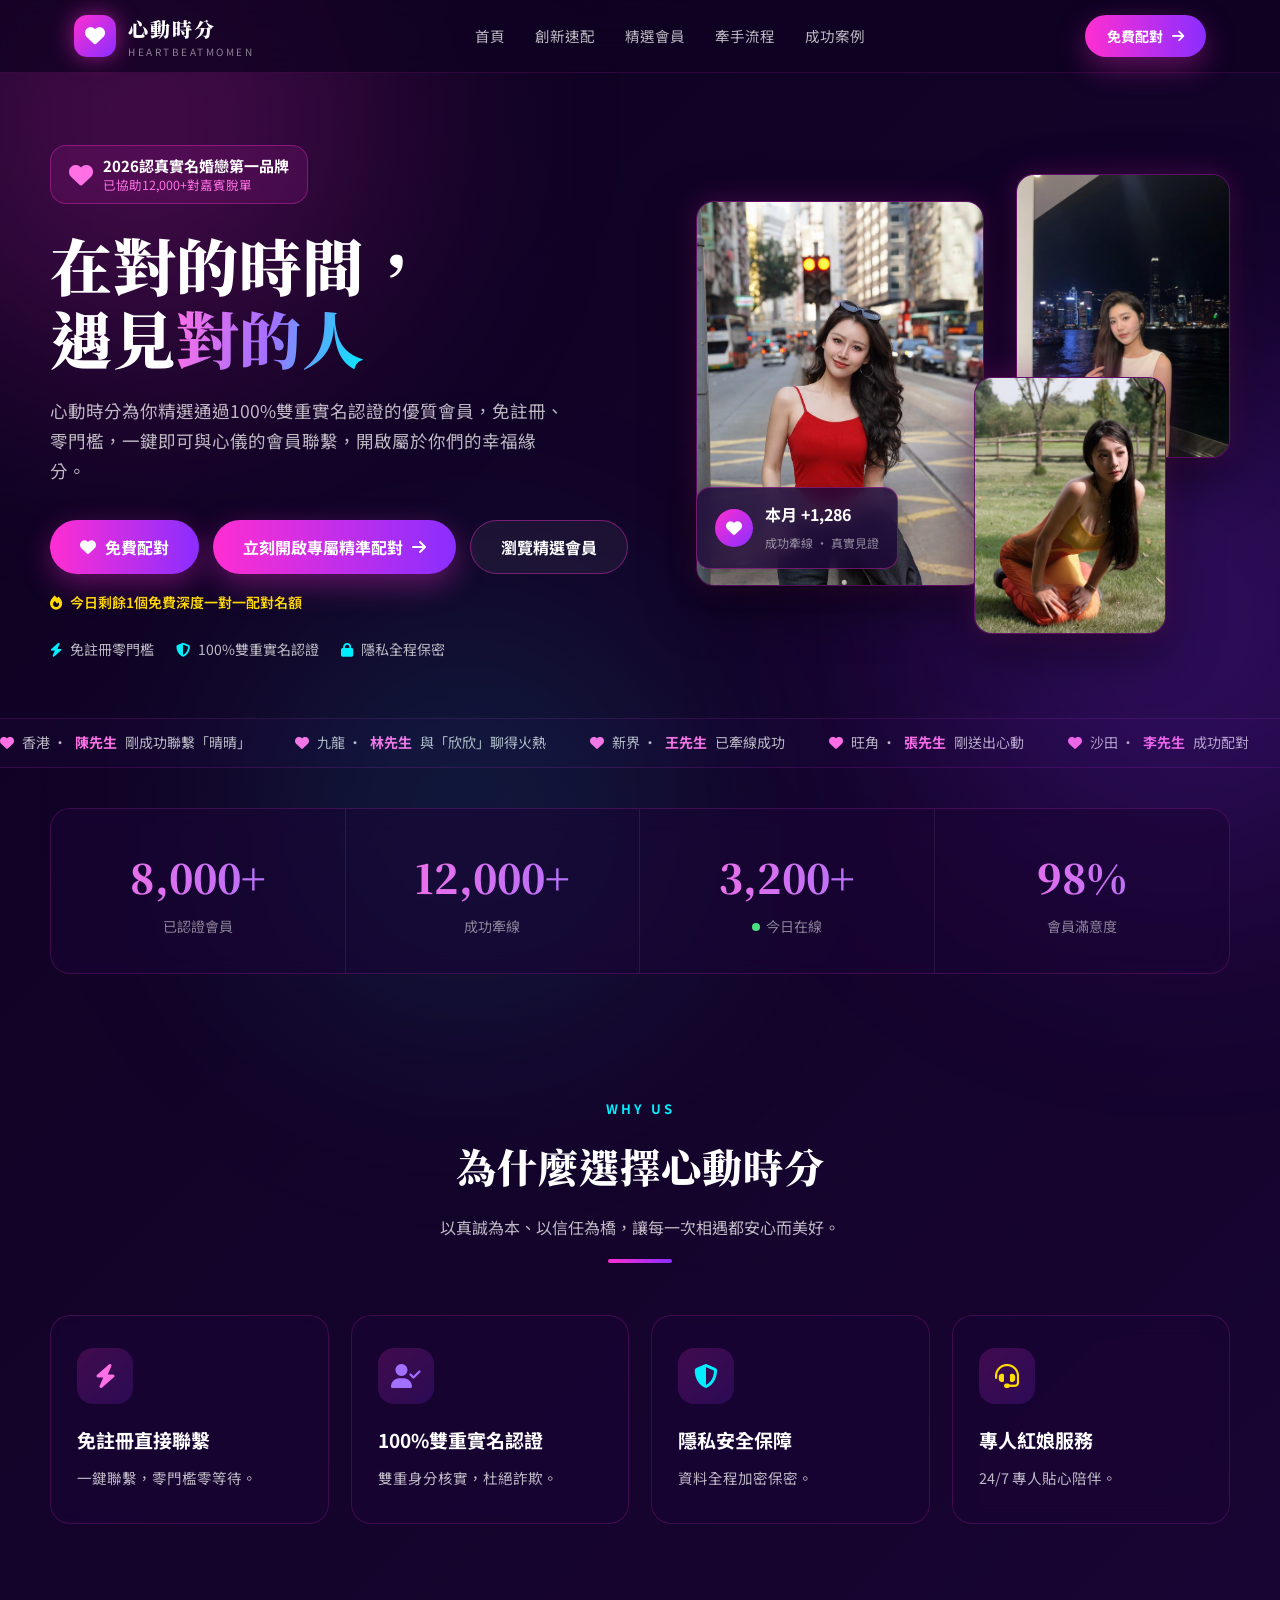
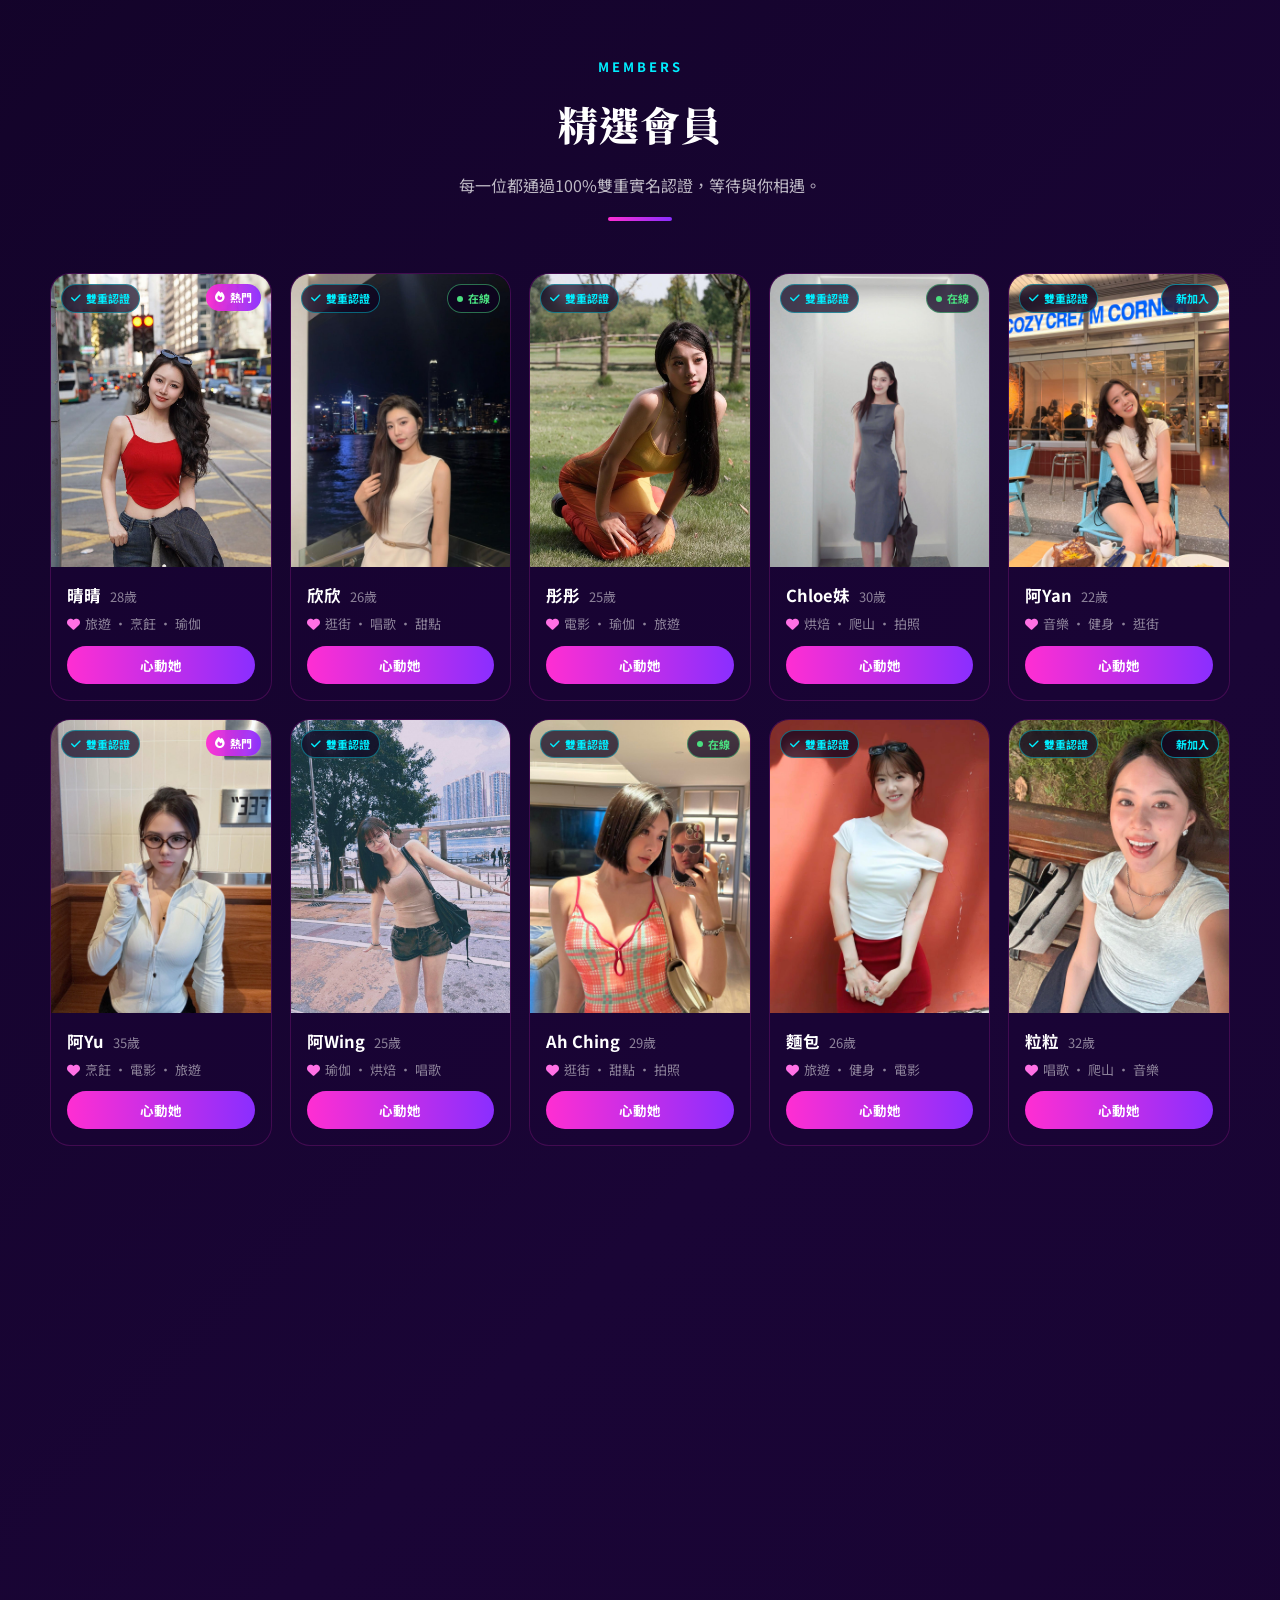
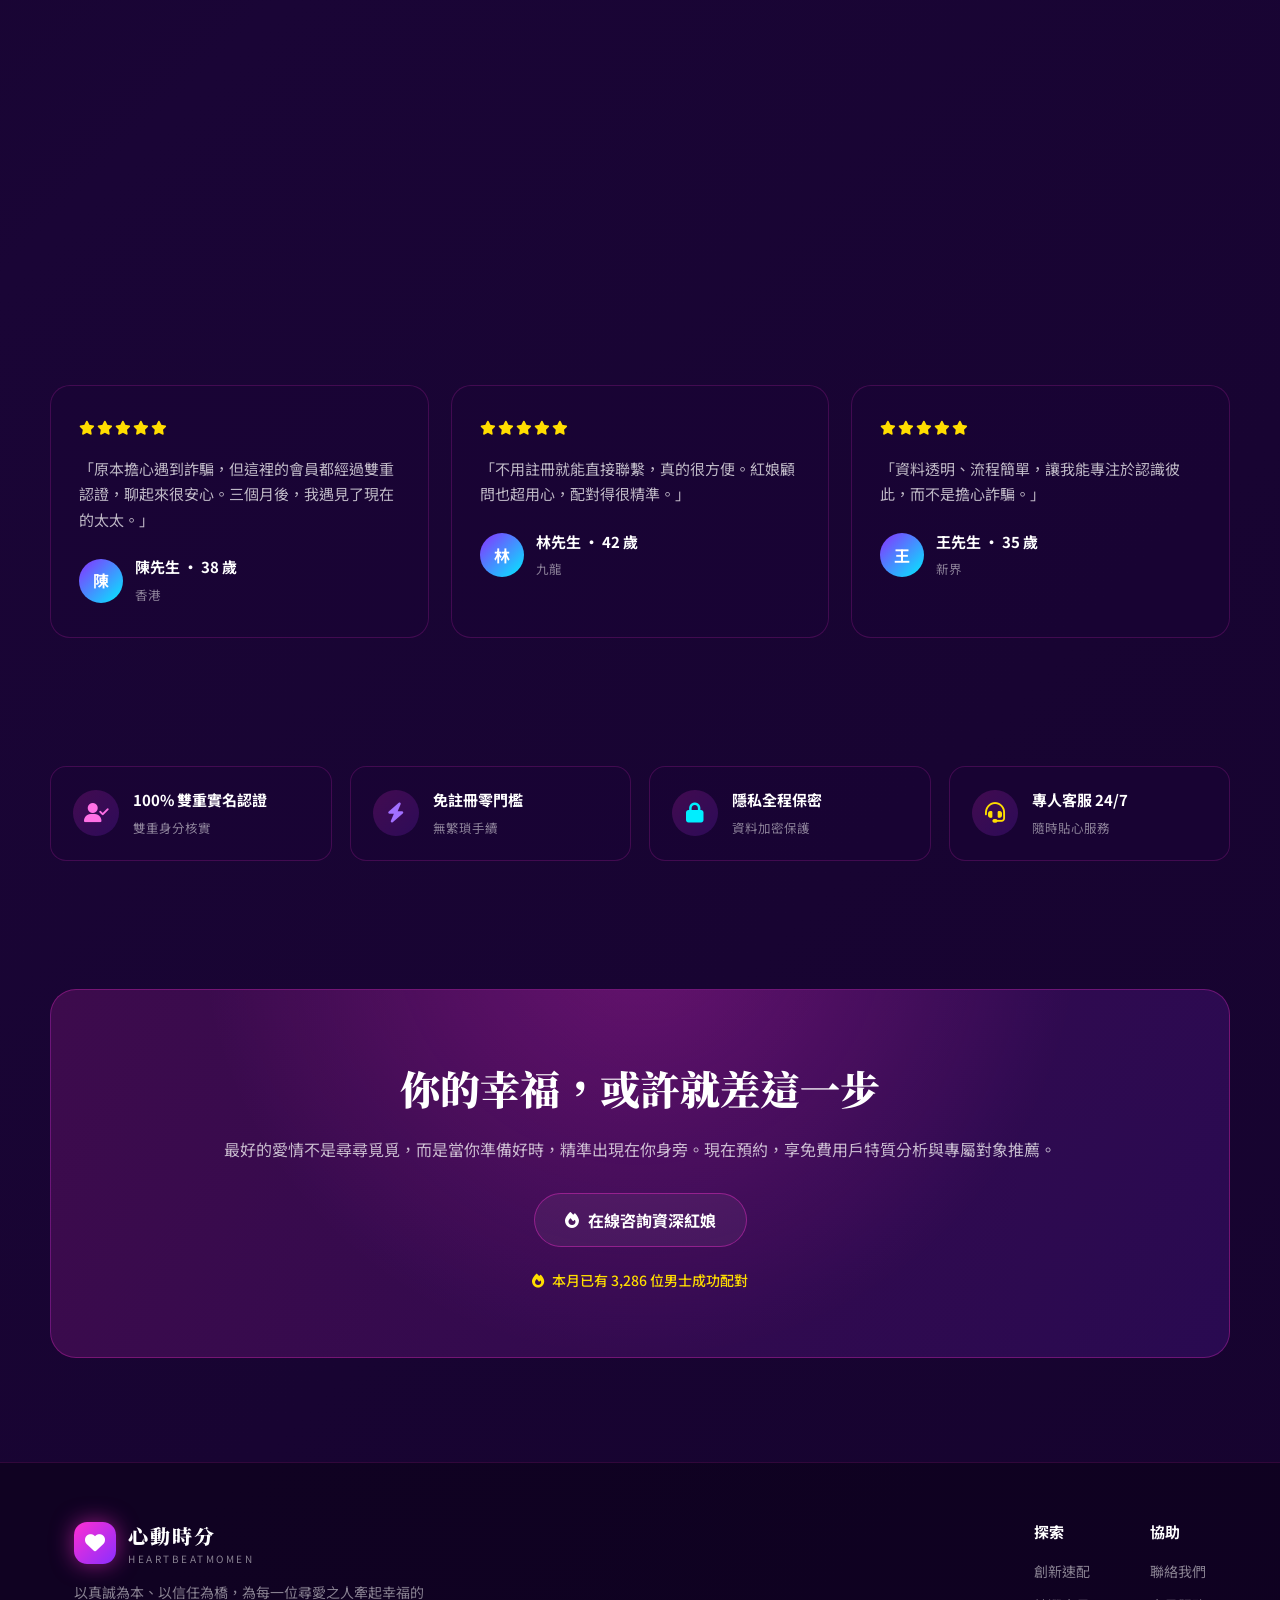
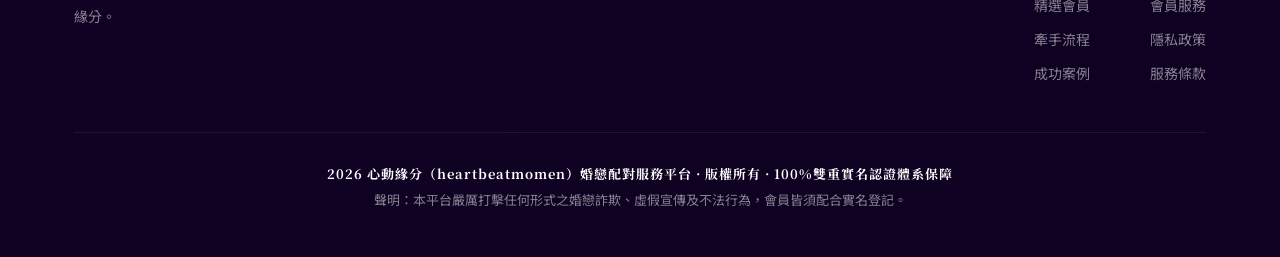
==== index.html @ ae1ab460 "Update index.html" ====
<!DOCTYPE html>
<html lang="zh-Hant">
<head>
    <meta charset="UTF-8">
 <script src="https://plugin-code.salesmartly.com/js/project_903678_880063_1791905514.js"></script>
    
    <meta name="viewport" content="width=device-width, initial-scale=1.0">
    <title>心動時分 HeartbeatMomen｜2026 婚戀配對服務平台</title>
    <meta name="description" content="心動時分（HeartbeatMomen）2026 婚戀配對服務平台，100%雙重實名認證、免註冊直接聯繫，為你牽起幸福的緣分。">
    <link rel="stylesheet" href="https://cdnjs.cloudflare.com/ajax/libs/font-awesome/6.5.1/css/all.min.css">
    <link rel="preconnect" href="https://fonts.googleapis.com">
    <link rel="preconnect" href="https://fonts.gstatic.com" crossorigin>
    <link href="https://fonts.googleapis.com/css2?family=Noto+Sans+TC:wght@300;400;500;700;900&family=Noto+Serif+TC:wght@600;700;900&display=swap" rel="stylesheet">
    <style>
        :root {
            --pink-light: #FF70E5;
            --pink: #FF2ED2;
            --pink-dark: #D800AA;
            --purple-light: #A170FF;
            --purple: #8A2EFF;
            --purple-dark: #6300E0;
            --teal: #00EEFF;
            --yellow: #FFDD00;
            --green: #4ade80;
            --bg-0: #0E0220;
            --bg-1: #1A0536;
            --text: #ffffff;
            --text-dim: rgba(255, 255, 255, 0.72);
            --text-faint: rgba(255, 255, 255, 0.5);
            --card: rgba(26, 5, 54, 0.55);
            --card-border: rgba(255, 46, 210, 0.18);
            --radius: 20px;
            --maxw: 1180px;
        }

        * { margin: 0; padding: 0; box-sizing: border-box; }

        html { scroll-behavior: smooth; }

        body {
            font-family: 'Noto Sans TC', sans-serif;
            background: linear-gradient(135deg, var(--bg-0) 0%, var(--bg-1) 55%, #16032e 100%);
            color: var(--text);
            line-height: 1.7;
            overflow-x: hidden;
            -webkit-font-smoothing: antialiased;
        }

        a { color: inherit; text-decoration: none; }
        img { display: block; max-width: 100%; }
        button { font-family: inherit; cursor: pointer; }

        /* ---------- 背景光暈 ---------- */
        .bg-orb { position: fixed; border-radius: 50%; filter: blur(120px); pointer-events: none; z-index: 0; }
        .orb-1 { width: 480px; height: 480px; background: rgba(255, 46, 210, 0.22); top: -120px; left: -100px; }
        .orb-2 { width: 520px; height: 520px; background: rgba(138, 46, 255, 0.22); top: 40%; right: -160px; }
        .orb-3 { width: 420px; height: 420px; background: rgba(0, 238, 255, 0.10); bottom: -120px; left: 20%; }

        .wrap { position: relative; z-index: 1; max-width: var(--maxw); margin: 0 auto; padding: 0 24px; }

        /* ---------- 導覽列 ---------- */
        .nav {
            position: sticky; top: 0; z-index: 100;
            background: rgba(14, 2, 32, 0.72);
            backdrop-filter: blur(16px);
            -webkit-backdrop-filter: blur(16px);
            border-bottom: 1px solid rgba(255, 46, 210, 0.14);
        }
        .nav-inner { display: flex; align-items: center; justify-content: space-between; height: 72px; }
        .brand { display: flex; align-items: center; gap: 12px; }
        .brand-mark {
            width: 42px; height: 42px; border-radius: 13px;
            background: linear-gradient(135deg, var(--pink), var(--purple));
            display: grid; place-items: center; font-size: 20px;
            box-shadow: 0 0 22px rgba(255, 46, 210, 0.55);
            animation: pulseGlow 3s ease-in-out infinite;
        }
        @keyframes pulseGlow {
            0%, 100% { box-shadow: 0 0 16px rgba(255, 46, 210, 0.45); }
            50% { box-shadow: 0 0 30px rgba(138, 46, 255, 0.7); }
        }
        .brand-name { font-family: 'Noto Serif TC', serif; font-weight: 900; font-size: 20px; letter-spacing: 2px; }
        .brand-sub { font-size: 10px; letter-spacing: 2.5px; color: var(--text-faint); text-transform: uppercase; margin-top: -3px; }
        .nav-links { display: flex; gap: 30px; align-items: center; }
        .nav-links a { font-size: 14.5px; color: var(--text-dim); transition: color .25s; }
        .nav-links a:hover { color: var(--pink-light); }
        .nav-cta { display: none; }

        /* ---------- 按鈕 ---------- */
        .btn {
            display: inline-flex; align-items: center; justify-content: center; gap: 9px;
            padding: 14px 30px; border-radius: 999px; font-weight: 700; font-size: 16px;
            border: none; color: #fff; transition: transform .3s, box-shadow .3s; position: relative; overflow: hidden;
        }
        .btn-primary {
            background: linear-gradient(90deg, var(--pink), var(--purple));
            box-shadow: 0 10px 30px rgba(255, 46, 210, 0.35);
        }
        .btn-primary:hover { transform: translateY(-3px); box-shadow: 0 16px 40px rgba(138, 46, 255, 0.5); }
        .btn-primary::after {
            content: ''; position: absolute; inset: 0; background: linear-gradient(90deg, var(--purple), var(--teal));
            opacity: 0; transition: opacity .3s;
        }
        .btn-primary:hover::after { opacity: 1; }
        .btn-primary span, .btn-primary i { position: relative; z-index: 1; }
        .btn-ghost {
            background: rgba(255, 255, 255, 0.05); border: 1px solid rgba(255, 46, 210, 0.4); color: #fff;
        }
        .btn-ghost:hover { border-color: var(--pink); background: rgba(255, 46, 210, 0.1); transform: translateY(-3px); }

        .btn-sm { padding: 11px 22px; font-size: 14px; }

        /* ---------- 頁首 ---------- */
        .hero { padding: 72px 0 56px; display: grid; grid-template-columns: 1.05fr 0.95fr; gap: 56px; align-items: center; }
        .hero-badge {
            display: inline-flex; align-items: center; gap: 10px; padding: 10px 18px; border-radius: 16px;
            background: rgba(255, 46, 210, 0.1); border: 1px solid rgba(255, 46, 210, 0.35);
            text-align: left; margin-bottom: 24px;
        }
        .hero-badge > i { font-size: 24px; color: var(--pink-light); animation: heartbeat 1.4s ease-in-out infinite; }
        .hb-line1 { font-size: 15px; font-weight: 700; color: #fff; line-height: 1.3; }
        .hb-line2 { font-size: 12.5px; color: var(--pink-light); line-height: 1.4; }
        @keyframes heartbeat { 0%,100%{transform:scale(1);} 25%{transform:scale(1.18);} 40%{transform:scale(1);} 60%{transform:scale(1.14);} 75%{transform:scale(1);} }
        .hero h1 { font-family: 'Noto Serif TC', serif; font-weight: 900; font-size: clamp(38px, 5.4vw, 62px); line-height: 1.18; letter-spacing: 1px; margin-bottom: 22px; }
        .grad-text { background: linear-gradient(100deg, var(--pink-light), var(--purple-light), var(--teal)); -webkit-background-clip: text; background-clip: text; color: transparent; }
        .hero p.lead { color: var(--text-dim); font-size: 17.5px; max-width: 520px; margin-bottom: 34px; }
        .hero-actions { display: flex; gap: 14px; flex-wrap: wrap; margin-bottom: 14px; }
        .hero-note { display: inline-flex; align-items: center; gap: 8px; font-size: 14px; color: var(--yellow); font-weight: 600; margin-bottom: 24px; }
        .hero-note i { animation: heartbeat 1.4s ease-in-out infinite; }
        .hero-trust { display: flex; gap: 22px; flex-wrap: wrap; }
        .trust-item { display: flex; align-items: center; gap: 8px; font-size: 14px; color: var(--text-dim); }
        .trust-item i { color: var(--teal); }

        /* ---------- 手機版：5 位會員大頭貼（左右循環滾動） ---------- */
        .hero-carousel { display: none; overflow: hidden; }
        .stickers { display: flex; width: max-content; animation: sticker-scroll 18s linear infinite; }
        .sticker { flex: 0 0 82px; margin-right: 12px; cursor: pointer; }
        .st-photo { position: relative; aspect-ratio: 3/4; border-radius: 14px; overflow: hidden; border: 1px solid rgba(255,46,210,0.3); background: var(--bg-1); box-shadow: 0 6px 16px rgba(0,0,0,0.35), 0 0 14px rgba(255,46,210,0.18); }
        .st-photo img { width: 100%; height: 100%; object-fit: cover; display: block; }
        .st-check { position: absolute; right: 5px; bottom: 5px; width: 18px; height: 18px; border-radius: 50%; background: linear-gradient(135deg, var(--teal), #00c4d8); color: #04202a; font-size: 10px; display: grid; place-items: center; }
        .st-name { text-align: center; font-size: 14px; font-weight: 700; margin-top: 6px; line-height: 1.25; white-space: nowrap; overflow: hidden; text-overflow: ellipsis; }
        .st-name span { font-size: 11px; color: var(--text-faint); font-weight: 400; margin-left: 2px; }
        @keyframes sticker-scroll { from { transform: translateX(0); } to { transform: translateX(-50%); } }

        /* 右側照片拼貼 */
        .hero-visual { position: relative; min-height: 460px; }
        .photo-card {
            position: absolute; border-radius: 18px; overflow: hidden;
            border: 1px solid rgba(255, 46, 210, 0.3);
            box-shadow: 0 18px 50px rgba(0, 0, 0, 0.5), 0 0 28px rgba(255, 46, 210, 0.22);
            background: var(--bg-1);
        }
        .photo-card img { width: 100%; height: 100%; object-fit: cover; }
        .pc-1 { width: 54%; aspect-ratio: 3/4; left: 0; top: 6%; animation: float 5s ease-in-out infinite; }
        .pc-2 { width: 40%; aspect-ratio: 3/4; right: 0; top: 0; animation: float 6s ease-in-out infinite 0.6s; }
        .pc-3 { width: 36%; aspect-ratio: 3/4; right: 12%; bottom: 0; animation: float 7s ease-in-out infinite 1.2s; }
        @keyframes float { 0%,100%{transform:translateY(0);} 50%{transform:translateY(-14px);} }
        .float-chip {
            position: absolute; left: 0; bottom: 14%; z-index: 3;
            background: rgba(26, 5, 54, 0.82); backdrop-filter: blur(10px);
            border: 1px solid rgba(255, 46, 210, 0.35); border-radius: 14px; padding: 13px 18px;
            display: flex; align-items: center; gap: 12px; box-shadow: 0 12px 30px rgba(0,0,0,0.4);
        }
        .float-chip .ic { width: 38px; height: 38px; border-radius: 50%; background: linear-gradient(135deg, var(--pink), var(--purple)); display: grid; place-items: center; font-size: 16px; }
        .float-chip b { font-size: 16px; display: block; }
        .float-chip small { color: var(--text-faint); font-size: 12px; }

        /* ---------- 跑馬燈（社交證明） ---------- */
        .marquee { overflow: hidden; border-top: 1px solid rgba(255,46,210,0.14); border-bottom: 1px solid rgba(255,46,210,0.14); background: rgba(26,5,54,0.42); padding: 12px 0; }
        .marquee-track { display: flex; gap: 44px; width: max-content; animation: marquee 32s linear infinite; }
        .marquee-track span { white-space: nowrap; color: var(--text-dim); font-size: 14px; display: inline-flex; align-items: center; gap: 8px; }
        .marquee-track i { color: var(--pink-light); }
        .marquee-track b { color: var(--pink-light); }
        @keyframes marquee { from { transform: translateX(0); } to { transform: translateX(-50%); } }

        /* ---------- 數據橫幅 ---------- */
        .stats { padding: 40px 0 56px; }
        .stats-box {
            background: var(--card); backdrop-filter: blur(12px); border: 1px solid var(--card-border);
            border-radius: var(--radius); display: grid; grid-template-columns: repeat(4, 1fr); overflow: hidden;
        }
        .stat { text-align: center; padding: 34px 16px; border-right: 1px solid rgba(255,255,255,0.07); }
        .stat:last-child { border-right: none; }
        .stat-num { font-family: 'Noto Serif TC', serif; font-size: 40px; font-weight: 900; background: linear-gradient(90deg, var(--pink-light), var(--purple-light)); -webkit-background-clip: text; background-clip: text; color: transparent; }
        .stat-label { color: var(--text-faint); font-size: 14px; margin-top: 4px; display: flex; align-items: center; justify-content: center; gap: 6px; }
        .live-dot { width: 8px; height: 8px; border-radius: 50%; background: var(--green); animation: blink 1.4s infinite; }
        @keyframes blink { 0%,100%{opacity:1;} 50%{opacity:0.25;} }

        /* ---------- 標題 ---------- */
        .sec { padding: 64px 0; }
        .sec-head { text-align: center; max-width: 640px; margin: 0 auto 52px; }
        .sec-tag { display: inline-block; font-size: 13px; letter-spacing: 3px; color: var(--teal); font-weight: 700; margin-bottom: 12px; text-transform: uppercase; }
        .sec-head h2 { font-family: 'Noto Serif TC', serif; font-size: clamp(28px, 3.4vw, 40px); font-weight: 900; letter-spacing: 1px; margin-bottom: 14px; }
        .sec-head p { color: var(--text-dim); font-size: 16px; }
        .accent-line { width: 64px; height: 4px; margin: 18px auto 0; border-radius: 4px; background: linear-gradient(90deg, var(--pink), var(--purple)); }

        /* ---------- 特色 ---------- */
        .features { display: grid; grid-template-columns: repeat(4, 1fr); gap: 22px; }
        .feature {
            background: var(--card); backdrop-filter: blur(10px); border: 1px solid var(--card-border);
            border-radius: var(--radius); padding: 32px 26px; transition: transform .35s, border-color .35s, box-shadow .35s;
            position: relative; overflow: hidden;
        }
        .feature:hover { transform: translateY(-8px); border-color: rgba(255, 46, 210, 0.5); box-shadow: 0 20px 45px rgba(138, 46, 255, 0.28); }
        .feature .fic { width: 56px; height: 56px; border-radius: 16px; display: grid; place-items: center; font-size: 24px; margin-bottom: 20px; background: linear-gradient(135deg, rgba(255,46,210,0.18), rgba(138,46,255,0.18)); color: var(--pink-light); }
        .feature:nth-child(2) .fic { color: var(--purple-light); }
        .feature:nth-child(3) .fic { color: var(--teal); }
        .feature:nth-child(4) .fic { color: var(--yellow); }
        .feature h3 { font-size: 19px; font-weight: 700; margin-bottom: 10px; }
        .feature p { color: var(--text-dim); font-size: 14.5px; }

        /* ---------- 精選會員 ---------- */
        .members { display: grid; grid-template-columns: repeat(5, 1fr); gap: 18px; }
        .member { background: var(--card); border: 1px solid var(--card-border); border-radius: var(--radius); overflow: hidden; transition: transform .35s, box-shadow .35s; }
        .member:hover { transform: translateY(-8px); box-shadow: 0 18px 40px rgba(138, 46, 255, 0.3); }
        .member-photo { position: relative; aspect-ratio: 3/4; overflow: hidden; }
        .member-photo img { width: 100%; height: 100%; object-fit: cover; transition: transform .5s; }
        .member:hover .member-photo img { transform: scale(1.08); }
        .member-verify {
            position: absolute; top: 10px; left: 10px; z-index: 2;
            font-size: 11px; font-weight: 700; padding: 4px 9px; border-radius: 999px;
            background: rgba(14,2,32,0.7); backdrop-filter: blur(6px); color: var(--teal); border: 1px solid rgba(0,238,255,0.4);
            display: inline-flex; align-items: center; gap: 5px;
        }
        .member-tag { position: absolute; top: 10px; right: 10px; z-index: 2; font-size: 11px; font-weight: 700; padding: 4px 9px; border-radius: 999px; display: inline-flex; align-items: center; gap: 5px; }
        .tag-hot { background: linear-gradient(90deg, rgba(255,46,210,0.95), rgba(138,46,255,0.95)); color: #fff; }
        .tag-online { background: rgba(14,2,32,0.75); backdrop-filter: blur(6px); color: var(--green); border: 1px solid rgba(74,222,128,0.5); }
        .tag-new { background: rgba(14,2,32,0.75); backdrop-filter: blur(6px); color: var(--teal); border: 1px solid rgba(0,238,255,0.5); }
        .tag-online .dot { width: 6px; height: 6px; border-radius: 50%; background: var(--green); animation: blink 1.4s infinite; }
        .member-info { padding: 14px 16px 16px; }
        .member-info h3 { font-size: 16.5px; font-weight: 700; }
        .member-info h3 span { font-size: 13px; color: var(--text-faint); font-weight: 400; margin-left: 5px; }
        .member-hobby { color: var(--text-faint); font-size: 13px; margin: 5px 0 12px; line-height: 1.5; }
        .member-hobby i { color: var(--pink-light); margin-right: 5px; }
        .member-btn {
            width: 100%; padding: 9px; border-radius: 999px; font-size: 13.5px; font-weight: 700; color: #fff;
            background: linear-gradient(90deg, var(--pink), var(--purple)); border: none; transition: transform .25s, box-shadow .25s;
        }
        .member-btn:hover { transform: translateY(-2px); box-shadow: 0 8px 20px rgba(255, 46, 210, 0.4); }

        /* ---------- 流程 ---------- */
        .process { display: grid; grid-template-columns: repeat(4, 1fr); gap: 22px; counter-reset: step; }
        .step { position: relative; background: var(--card); border: 1px solid var(--card-border); border-radius: var(--radius); padding: 36px 26px 30px; }
        .step-num {
            position: absolute; top: -20px; left: 26px; width: 42px; height: 42px; border-radius: 50%;
            background: linear-gradient(135deg, var(--pink), var(--purple)); display: grid; place-items: center;
            font-family: 'Noto Serif TC', serif; font-weight: 900; font-size: 18px; box-shadow: 0 0 20px rgba(255,46,210,0.5);
        }
        .step h3 { font-size: 18px; font-weight: 700; margin: 10px 0 8px; }
        .step p { color: var(--text-dim); font-size: 14px; }

        /* ---------- 成功案例 ---------- */
        .stories { display: grid; grid-template-columns: repeat(3, 1fr); gap: 22px; }
        .story { background: var(--card); border: 1px solid var(--card-border); border-radius: var(--radius); padding: 30px 28px; position: relative; }
        .story .stars { color: var(--yellow); font-size: 14px; margin-bottom: 16px; letter-spacing: 2px; }
        .story blockquote { color: var(--text-dim); font-size: 15px; margin-bottom: 22px; }
        .story .who { display: flex; align-items: center; gap: 12px; }
        .story .avatar { width: 44px; height: 44px; border-radius: 50%; background: linear-gradient(135deg, var(--purple), var(--teal)); display: grid; place-items: center; font-weight: 700; }
        .story .who b { display: block; font-size: 15px; }
        .story .who small { color: var(--text-faint); font-size: 12.5px; }

        /* ---------- 保障 ---------- */
        .guarantee { display: grid; grid-template-columns: repeat(4, 1fr); gap: 18px; }
        .g-item { display: flex; align-items: center; gap: 14px; background: var(--card); border: 1px solid var(--card-border); border-radius: 16px; padding: 20px 22px; }
        .g-item .g-ic { width: 46px; height: 46px; border-radius: 50%; display: grid; place-items: center; font-size: 20px; flex-shrink: 0; background: linear-gradient(135deg, rgba(255,46,210,0.18), rgba(138,46,255,0.18)); color: var(--pink-light); }
        .g-item:nth-child(2) .g-ic { color: var(--purple-light); }
        .g-item:nth-child(3) .g-ic { color: var(--teal); }
        .g-item:nth-child(4) .g-ic { color: var(--yellow); }
        .g-item b { display: block; font-size: 15px; }
        .g-item small { color: var(--text-faint); font-size: 12.5px; }

        /* ---------- 大行動呼籲 ---------- */
        .cta-band { position: relative; border-radius: 26px; overflow: hidden; padding: 64px 40px; text-align: center; background: linear-gradient(120deg, rgba(255,46,210,0.16), rgba(138,46,255,0.16)); border: 1px solid rgba(255,46,210,0.3); }
        .cta-band::before { content: ''; position: absolute; inset: 0; background: radial-gradient(circle at 50% -20%, rgba(255,46,210,0.25), transparent 60%); }
        .cta-band h2 { font-family: 'Noto Serif TC', serif; font-size: clamp(26px, 3.4vw, 40px); font-weight: 900; position: relative; margin-bottom: 14px; }
        .cta-band p { color: var(--text-dim); position: relative; margin-bottom: 30px; font-size: 16px; }
        .cta-btns { position: relative; display: flex; gap: 16px; flex-wrap: wrap; justify-content: center; }
        .cta-urgency { position: relative; display: inline-flex; align-items: center; gap: 8px; font-size: 14px; color: var(--yellow); margin-top: 22px; font-weight: 500; }
        .cta-urgency i { animation: heartbeat 1.4s ease-in-out infinite; }

        /* ---------- 頁尾 ---------- */
        footer { margin-top: 40px; border-top: 1px solid rgba(255, 46, 210, 0.14); background: rgba(10, 1, 24, 0.6); }
        .footer-inner { padding: 56px 24px 44px; }
        .footer-top { display: flex; justify-content: space-between; gap: 40px; flex-wrap: wrap; margin-bottom: 36px; }
        .footer-brand { max-width: 360px; }
        .footer-brand .brand { margin-bottom: 14px; }
        .footer-brand p { color: var(--text-faint); font-size: 14px; }
        .footer-cols { display: flex; gap: 60px; }
        .footer-col h4 { font-size: 15px; margin-bottom: 16px; color: #fff; }
        .footer-col a { display: block; color: var(--text-faint); font-size: 14px; margin-bottom: 10px; transition: color .25s; }
        .footer-col a:hover { color: var(--pink-light); }
        .footer-bottom { border-top: 1px solid rgba(255,255,255,0.08); padding-top: 28px; text-align: center; color: var(--text-faint); font-size: 13px; line-height: 2; }
        .footer-bottom .fb-brand { color: #fff; font-weight: 700; font-family: 'Noto Serif TC', serif; letter-spacing: 1px; }

        /* ---------- 手機底部懸浮按鈕 ---------- */
        @keyframes breathe {
            0%, 100% { transform: scale(1); box-shadow: 0 0 10px rgba(255, 46, 210, 0.55); }
            50% { transform: scale(1.07); box-shadow: 0 0 26px rgba(138, 46, 255, 0.9); }
        }
        .mobile-bar { display: none; }
        @media (max-width: 768px) {
            .mobile-bar {
                display: flex; align-items: center; gap: 12px; position: fixed; left: 0; right: 0; bottom: 0; z-index: 200;
                padding: 12px 16px calc(12px + env(safe-area-inset-bottom));
                background: linear-gradient(to top, rgba(14,2,32,0.98), rgba(14,2,32,0.84));
                backdrop-filter: blur(14px); border-top: 1px solid rgba(255,46,210,0.3);
            }
            .mb-info { flex: 1; min-width: 0; }
            .mb-title { font-size: 15px; font-weight: 800; color: #fff; line-height: 1.35; }
            .mb-title i { color: var(--yellow); margin-right: 3px; }
            .mb-sub { font-size: 12px; color: var(--yellow); font-weight: 600; line-height: 1.4; margin-top: 2px; }
            .mb-btn { flex-shrink: 0; padding: 14px 18px; font-size: 14px; animation: breathe 2s ease-in-out infinite; }
            body { padding-bottom: 84px; }
        }

        /* ---------- 滾動進場 ---------- */
        .reveal { opacity: 0; transform: translateY(26px); transition: opacity .7s ease, transform .7s ease; }
        .reveal.visible { opacity: 1; transform: none; }

        /* ---------- RWD ---------- */
        @media (max-width: 1024px) {
            .features { grid-template-columns: repeat(2, 1fr); }
            .members { grid-template-columns: repeat(3, 1fr); }
            .process { grid-template-columns: repeat(2, 1fr); gap: 34px 22px; }
            .guarantee { grid-template-columns: repeat(2, 1fr); }
        }
        @media (max-width: 900px) {
            .hero { grid-template-columns: 1fr; gap: 48px; padding-top: 48px; }
            .hero-visual { min-height: 420px; max-width: 480px; }
            .stats-box { grid-template-columns: repeat(2, 1fr); }
            .stat:nth-child(2) { border-right: none; }
            .stat:nth-child(1), .stat:nth-child(2) { border-bottom: 1px solid rgba(255,255,255,0.07); }
            .stories { grid-template-columns: 1fr; }
        }
        @media (max-width: 768px) {
            .nav-links { display: none; }
            .nav-cta { display: inline-flex; }
            .hero-actions, .hero-note { display: none; }
            .hero-carousel { display: block; margin-top: 36px; }
            .members { grid-template-columns: repeat(2, 1fr); }
            .features { grid-template-columns: repeat(2, 1fr); }
            .process { grid-template-columns: repeat(2, 1fr); gap: 32px 12px; }
            .guarantee { grid-template-columns: repeat(2, 1fr); }
            .sec { padding: 48px 0; }
            .footer-cols { gap: 32px; }
        }

        /* ---------- 手機版精修：緊緻排版 ---------- */
        @media (max-width: 768px) {
            .wrap { padding: 0 16px; }
            .reveal { opacity: 1; transform: none; transition: none; }
            .hero { display: block; padding: 32px 0 18px; }
            .hero-copy { text-align: center; }
            .hero h1 { font-size: 28px; line-height: 1.2; letter-spacing: 0; }
            .hero p.lead { font-size: 14.5px; line-height: 1.6; margin-bottom: 16px; }
            .hero-badge { padding: 8px 14px; margin-bottom: 14px; border-radius: 14px; gap: 8px; }
            .hero-badge > i { font-size: 20px; }
            .hb-line1 { font-size: 13.5px; }
            .hb-line2 { font-size: 11.5px; }
            .hero-trust { gap: 12px; justify-content: center; }
            .trust-item { font-size: 12.5px; }
            .hero-visual { display: none; }

            .hero-carousel { margin-top: 20px; }
            .st-name { font-size: 13.5px; }
            .st-name span { font-size: 11px; }

            .stats { padding: 24px 0 34px; }
            .stat { padding: 22px 8px; }
            .stat-num { font-size: 28px; }
            .stat-label { font-size: 12px; }

            .sec { padding: 28px 0; }
            .sec-head { margin-bottom: 20px; }
            .sec-head h2 { font-size: 22px; letter-spacing: 0; }
            .sec-head p { font-size: 13.5px; }
            .sec-tag { font-size: 11px; letter-spacing: 2px; }

            .features { gap: 12px; }
            .feature { padding: 18px 14px; }
            .feature h3 { font-size: 15px; }
            .feature p { font-size: 12px; }
            .feature .fic { width: 40px; height: 40px; font-size: 18px; margin-bottom: 10px; }

            .members { gap: 12px; }
            .member-info { padding: 10px 12px 12px; }
            .member-info h3 { font-size: 14.5px; }
            .member-hobby { font-size: 11.5px; margin: 3px 0 10px; }
            .member-btn { font-size: 12px; padding: 7px; }

            .step { padding: 28px 18px 22px; }
            .step h3 { font-size: 15px; }
            .step p { font-size: 12.5px; }

            .stories { gap: 14px; }
            .story { padding: 22px 18px; }
            .story blockquote { font-size: 13.5px; }
            .story .stars { font-size: 12.5px; }

            .guarantee { gap: 12px; }
            .g-item { padding: 14px 14px; }
            .g-item b { font-size: 13.5px; }
            .g-item small { font-size: 11px; }

            .cta-band { padding: 40px 18px; }
            .cta-band h2 { font-size: 22px; }
            .cta-band p { font-size: 13.5px; }
            .btn { font-size: 14px; }

            .marquee-track span { font-size: 13px; }
            .footer-top { gap: 28px; }
            .footer-brand { max-width: none; text-align: center; }
            .footer-brand .brand { justify-content: center; }
            .footer-cols { width: 100%; gap: 24px; }
            .footer-col { flex: 1; }
            .footer-col a { font-size: 13.5px; margin-bottom: 11px; }
            .footer-bottom { font-size: 12px; }
        }
    </style>
</head>
<body>
    <div class="bg-orb orb-1"></div>
    <div class="bg-orb orb-2"></div>
    <div class="bg-orb orb-3"></div>

    <!-- 導覽列 -->
    <header class="nav">
        <div class="wrap nav-inner">
            <a class="brand" href="#home">
                <div class="brand-mark"><i class="fa-solid fa-heart"></i></div>
                <div>
                    <div class="brand-name">心動時分</div>
                    <div class="brand-sub">HeartbeatMomen</div>
                </div>
            </a>
            <nav class="nav-links">
                <a href="#home">首頁</a>
                <a href="#features">創新速配</a>
                <a href="#members">精選會員</a>
                <a href="#process">牽手流程</a>
                <a href="#stories">成功案例</a>
            </nav>
            <button class="btn btn-primary btn-sm nav-cta" onclick="k2()"><span>免費配對</span><i class="fa-solid fa-arrow-right"></i></button>
        </div>
    </header>

    <main id="home">
        <!-- 頁首 -->
        <section class="wrap hero">
            <div class="hero-copy">
                <div class="hero-badge">
                    <i class="fa-solid fa-heart"></i>
                    <div class="hb-text">
                        <div class="hb-line1">2026認真實名婚戀第一品牌</div>
                        <div class="hb-line2">已協助12,000+對嘉賓脫單</div>
                    </div>
                </div>
                <h1>在對的時間，<br>遇見<span class="grad-text">對的人</span></h1>
                <p class="lead">心動時分為你精選通過100%雙重實名認證的優質會員，免註冊、零門檻，一鍵即可與心儀的會員聯繫，開啟屬於你們的幸福緣分。</p>
                <div class="hero-actions">
                    <button class="btn btn-primary" onclick="k2()"><i class="fa-solid fa-heart"></i><span>免費配對</span></button>
                    <button class="btn btn-primary" onclick="k2()"><span>立刻開啟專屬精準配對</span><i class="fa-solid fa-arrow-right"></i></button>
                    <button class="btn btn-ghost" onclick="document.getElementById('members').scrollIntoView({behavior:'smooth'})"><span>瀏覽精選會員</span></button>
                </div>
                <div class="hero-note"><i class="fa-solid fa-fire"></i> 今日剩餘1個免費深度一對一配對名額</div>
                <div class="hero-trust">
                    <div class="trust-item"><i class="fa-solid fa-bolt"></i> 免註冊零門檻</div>
                    <div class="trust-item"><i class="fa-solid fa-shield-halved"></i> 100%雙重實名認證</div>
                    <div class="trust-item"><i class="fa-solid fa-lock"></i> 隱私全程保密</div>
                </div>
            </div>
            <div class="hero-visual">
                <div class="photo-card pc-1"><img src="img/1.jpg" alt="晴晴"></div>
                <div class="photo-card pc-2"><img src="img/2.jpg" alt="欣欣"></div>
                <div class="photo-card pc-3"><img src="img/3.jpg" alt="彤彤"></div>
                <div class="float-chip">
                    <div class="ic"><i class="fa-solid fa-heart"></i></div>
                    <div><b>本月 +1,286</b><small>成功牽線 · 真實見證</small></div>
                </div>
            </div>

            <!-- 手機版：5 位會員大頭貼（左右循環滾動） -->
            <div class="hero-carousel">
                <div class="stickers">
                    <div class="sticker" onclick="k2()">
                        <div class="st-photo"><img src="img/1.jpg" alt="晴晴"><span class="st-check"><i class="fa-solid fa-check"></i></span></div>
                        <div class="st-name">晴晴 <span>28</span></div>
                    </div>
                    <div class="sticker" onclick="k2()">
                        <div class="st-photo"><img src="img/2.jpg" alt="欣欣"><span class="st-check"><i class="fa-solid fa-check"></i></span></div>
                        <div class="st-name">欣欣 <span>26</span></div>
                    </div>
                    <div class="sticker" onclick="k2()">
                        <div class="st-photo"><img src="img/3.jpg" alt="彤彤"><span class="st-check"><i class="fa-solid fa-check"></i></span></div>
                        <div class="st-name">彤彤 <span>25</span></div>
                    </div>
                    <div class="sticker" onclick="k2()">
                        <div class="st-photo"><img src="img/4jpg.jpg" alt="Chloe妹"><span class="st-check"><i class="fa-solid fa-check"></i></span></div>
                        <div class="st-name">Chloe妹 <span>30</span></div>
                    </div>
                    <div class="sticker" onclick="k2()">
                        <div class="st-photo"><img src="img/5.jpg" alt="阿Yan"><span class="st-check"><i class="fa-solid fa-check"></i></span></div>
                        <div class="st-name">阿Yan <span>22</span></div>
                    </div>
                    <div class="sticker" onclick="k2()">
                        <div class="st-photo"><img src="img/1.jpg" alt="晴晴"><span class="st-check"><i class="fa-solid fa-check"></i></span></div>
                        <div class="st-name">晴晴 <span>28</span></div>
                    </div>
                    <div class="sticker" onclick="k2()">
                        <div class="st-photo"><img src="img/2.jpg" alt="欣欣"><span class="st-check"><i class="fa-solid fa-check"></i></span></div>
                        <div class="st-name">欣欣 <span>26</span></div>
                    </div>
                    <div class="sticker" onclick="k2()">
                        <div class="st-photo"><img src="img/3.jpg" alt="彤彤"><span class="st-check"><i class="fa-solid fa-check"></i></span></div>
                        <div class="st-name">彤彤 <span>25</span></div>
                    </div>
                    <div class="sticker" onclick="k2()">
                        <div class="st-photo"><img src="img/4jpg.jpg" alt="Chloe妹"><span class="st-check"><i class="fa-solid fa-check"></i></span></div>
                        <div class="st-name">Chloe妹 <span>30</span></div>
                    </div>
                    <div class="sticker" onclick="k2()">
                        <div class="st-photo"><img src="img/5.jpg" alt="阿Yan"><span class="st-check"><i class="fa-solid fa-check"></i></span></div>
                        <div class="st-name">阿Yan <span>22</span></div>
                    </div>
                </div>
            </div>
        </section>

        <!-- 跑馬燈 -->
        <div class="marquee">
            <div class="marquee-track">
                <span><i class="fa-solid fa-heart"></i>香港 · <b>陳先生</b> 剛成功聯繫「晴晴」</span>
                <span><i class="fa-solid fa-heart"></i>九龍 · <b>林先生</b> 與「欣欣」聊得火熱</span>
                <span><i class="fa-solid fa-heart"></i>新界 · <b>王先生</b> 已牽線成功</span>
                <span><i class="fa-solid fa-heart"></i>旺角 · <b>張先生</b> 剛送出心動</span>
                <span><i class="fa-solid fa-heart"></i>沙田 · <b>李先生</b> 成功配對</span>
                <span><i class="fa-solid fa-heart"></i>銅鑼灣 · <b>黃先生</b> 正在聯繫「彤彤」</span>
                <span><i class="fa-solid fa-heart"></i>香港 · <b>陳先生</b> 剛成功聯繫「晴晴」</span>
                <span><i class="fa-solid fa-heart"></i>九龍 · <b>林先生</b> 與「欣欣」聊得火熱</span>
                <span><i class="fa-solid fa-heart"></i>新界 · <b>王先生</b> 已牽線成功</span>
                <span><i class="fa-solid fa-heart"></i>旺角 · <b>張先生</b> 剛送出心動</span>
                <span><i class="fa-solid fa-heart"></i>沙田 · <b>李先生</b> 成功配對</span>
                <span><i class="fa-solid fa-heart"></i>銅鑼灣 · <b>黃先生</b> 正在聯繫「彤彤」</span>
            </div>
        </div>

        <!-- 數據橫幅 -->
        <section class="wrap stats">
            <div class="stats-box reveal">
                <div class="stat"><div class="stat-num" data-count="8000" data-suffix="+">0</div><div class="stat-label">已認證會員</div></div>
                <div class="stat"><div class="stat-num" data-count="12000" data-suffix="+">0</div><div class="stat-label">成功牽線</div></div>
                <div class="stat"><div class="stat-num" data-count="3200" data-suffix="+">0</div><div class="stat-label"><span class="live-dot"></span>今日在線</div></div>
                <div class="stat"><div class="stat-num" data-count="98" data-suffix="%">0</div><div class="stat-label">會員滿意度</div></div>
            </div>
        </section>

        <!-- 創新速配 -->
        <section class="wrap sec" id="features">
            <div class="sec-head reveal">
                <span class="sec-tag">WHY US</span>
                <h2>為什麼選擇心動時分</h2>
                <p>以真誠為本、以信任為橋，讓每一次相遇都安心而美好。</p>
                <div class="accent-line"></div>
            </div>
            <div class="features">
                <div class="feature reveal"><div class="fic"><i class="fa-solid fa-bolt"></i></div><h3>免註冊直接聯繫</h3><p>一鍵聯繫，零門檻零等待。</p></div>
                <div class="feature reveal"><div class="fic"><i class="fa-solid fa-user-check"></i></div><h3>100%雙重實名認證</h3><p>雙重身分核實，杜絕詐欺。</p></div>
                <div class="feature reveal"><div class="fic"><i class="fa-solid fa-shield-halved"></i></div><h3>隱私安全保障</h3><p>資料全程加密保密。</p></div>
                <div class="feature reveal"><div class="fic"><i class="fa-solid fa-headset"></i></div><h3>專人紅娘服務</h3><p>24/7 專人貼心陪伴。</p></div>
            </div>
        </section>

        <!-- 精選會員 -->
        <section class="wrap sec" id="members">
            <div class="sec-head reveal">
                <span class="sec-tag">MEMBERS</span>
                <h2>精選會員</h2>
                <p>每一位都通過100%雙重實名認證，等待與你相遇。</p>
                <div class="accent-line"></div>
            </div>
            <div class="members">
                <article class="member reveal"><div class="member-photo"><img src="img/1.jpg" alt="晴晴"><span class="member-verify"><i class="fa-solid fa-check"></i>雙重認證</span><span class="member-tag tag-hot"><i class="fa-solid fa-fire"></i>熱門</span></div><div class="member-info"><h3>晴晴 <span>28歲</span></h3><div class="member-hobby"><i class="fa-solid fa-heart"></i>旅遊 · 烹飪 · 瑜伽</div><button class="member-btn" onclick="k2()">心動她</button></div></article>
                <article class="member reveal"><div class="member-photo"><img src="img/2.jpg" alt="欣欣"><span class="member-verify"><i class="fa-solid fa-check"></i>雙重認證</span><span class="member-tag tag-online"><span class="dot"></span>在線</span></div><div class="member-info"><h3>欣欣 <span>26歲</span></h3><div class="member-hobby"><i class="fa-solid fa-heart"></i>逛街 · 唱歌 · 甜點</div><button class="member-btn" onclick="k2()">心動她</button></div></article>
                <article class="member reveal"><div class="member-photo"><img src="img/3.jpg" alt="彤彤"><span class="member-verify"><i class="fa-solid fa-check"></i>雙重認證</span></div><div class="member-info"><h3>彤彤 <span>25歲</span></h3><div class="member-hobby"><i class="fa-solid fa-heart"></i>電影 · 瑜伽 · 旅遊</div><button class="member-btn" onclick="k2()">心動她</button></div></article>
                <article class="member reveal"><div class="member-photo"><img src="img/4jpg.jpg" alt="Chloe妹"><span class="member-verify"><i class="fa-solid fa-check"></i>雙重認證</span><span class="member-tag tag-online"><span class="dot"></span>在線</span></div><div class="member-info"><h3>Chloe妹 <span>30歲</span></h3><div class="member-hobby"><i class="fa-solid fa-heart"></i>烘焙 · 爬山 · 拍照</div><button class="member-btn" onclick="k2()">心動她</button></div></article>
                <article class="member reveal"><div class="member-photo"><img src="img/5.jpg" alt="阿Yan"><span class="member-verify"><i class="fa-solid fa-check"></i>雙重認證</span><span class="member-tag tag-new"><i class="fa-solid fa-sparkles"></i>新加入</span></div><div class="member-info"><h3>阿Yan <span>22歲</span></h3><div class="member-hobby"><i class="fa-solid fa-heart"></i>音樂 · 健身 · 逛街</div><button class="member-btn" onclick="k2()">心動她</button></div></article>
                <article class="member reveal"><div class="member-photo"><img src="img/6.jpg" alt="阿Yu"><span class="member-verify"><i class="fa-solid fa-check"></i>雙重認證</span><span class="member-tag tag-hot"><i class="fa-solid fa-fire"></i>熱門</span></div><div class="member-info"><h3>阿Yu <span>35歲</span></h3><div class="member-hobby"><i class="fa-solid fa-heart"></i>烹飪 · 電影 · 旅遊</div><button class="member-btn" onclick="k2()">心動她</button></div></article>
                <article class="member reveal"><div class="member-photo"><img src="img/7.jpg" alt="阿Wing"><span class="member-verify"><i class="fa-solid fa-check"></i>雙重認證</span></div><div class="member-info"><h3>阿Wing <span>25歲</span></h3><div class="member-hobby"><i class="fa-solid fa-heart"></i>瑜伽 · 烘焙 · 唱歌</div><button class="member-btn" onclick="k2()">心動她</button></div></article>
                <article class="member reveal"><div class="member-photo"><img src="img/8.jpg" alt="Ah Ching"><span class="member-verify"><i class="fa-solid fa-check"></i>雙重認證</span><span class="member-tag tag-online"><span class="dot"></span>在線</span></div><div class="member-info"><h3>Ah Ching <span>29歲</span></h3><div class="member-hobby"><i class="fa-solid fa-heart"></i>逛街 · 甜點 · 拍照</div><button class="member-btn" onclick="k2()">心動她</button></div></article>
                <article class="member reveal"><div class="member-photo"><img src="img/9.jpg" alt="麵包"><span class="member-verify"><i class="fa-solid fa-check"></i>雙重認證</span></div><div class="member-info"><h3>麵包 <span>26歲</span></h3><div class="member-hobby"><i class="fa-solid fa-heart"></i>旅遊 · 健身 · 電影</div><button class="member-btn" onclick="k2()">心動她</button></div></article>
                <article class="member reveal"><div class="member-photo"><img src="img/10.jpg" alt="粒粒"><span class="member-verify"><i class="fa-solid fa-check"></i>雙重認證</span><span class="member-tag tag-new"><i class="fa-solid fa-sparkles"></i>新加入</span></div><div class="member-info"><h3>粒粒 <span>32歲</span></h3><div class="member-hobby"><i class="fa-solid fa-heart"></i>唱歌 · 爬山 · 音樂</div><button class="member-btn" onclick="k2()">心動她</button></div></article>
            </div>
        </section>

        <!-- 牽手流程 -->
        <section class="wrap sec" id="process">
            <div class="sec-head reveal">
                <span class="sec-tag">HOW IT WORKS</span>
                <h2>牽手流程</h2>
                <p>四步到位，零門檻開啟你的幸福旅程。</p>
                <div class="accent-line"></div>
            </div>
            <div class="process">
                <div class="step reveal"><div class="step-num">1</div><h3>免費瀏覽</h3><p>免註冊直接瀏覽會員。</p></div>
                <div class="step reveal"><div class="step-num">2</div><h3>選中心儀</h3><p>點擊「心動她」。</p></div>
                <div class="step reveal"><div class="step-num">3</div><h3>一鍵聯繫</h3><p>零門檻立即聯繫。</p></div>
                <div class="step reveal"><div class="step-num">4</div><h3>幸福開始</h3><p>線上熱聊展開緣分。</p></div>
            </div>
        </section>

        <!-- 成功案例 -->
        <section class="wrap sec" id="stories">
            <div class="sec-head reveal">
                <span class="sec-tag">STORIES</span>
                <h2>成功案例</h2>
                <p>每一次心動，都是一段美好故事的開始。</p>
                <div class="accent-line"></div>
            </div>
            <div class="stories">
                <div class="story reveal"><div class="stars"><i class="fa-solid fa-star"></i><i class="fa-solid fa-star"></i><i class="fa-solid fa-star"></i><i class="fa-solid fa-star"></i><i class="fa-solid fa-star"></i></div><blockquote>「原本擔心遇到詐騙，但這裡的會員都經過雙重認證，聊起來很安心。三個月後，我遇見了現在的太太。」</blockquote><div class="who"><div class="avatar">陳</div><div><b>陳先生 · 38 歲</b><small>香港</small></div></div></div>
                <div class="story reveal"><div class="stars"><i class="fa-solid fa-star"></i><i class="fa-solid fa-star"></i><i class="fa-solid fa-star"></i><i class="fa-solid fa-star"></i><i class="fa-solid fa-star"></i></div><blockquote>「不用註冊就能直接聯繫，真的很方便。紅娘顧問也超用心，配對得很精準。」</blockquote><div class="who"><div class="avatar">林</div><div><b>林先生 · 42 歲</b><small>九龍</small></div></div></div>
                <div class="story reveal"><div class="stars"><i class="fa-solid fa-star"></i><i class="fa-solid fa-star"></i><i class="fa-solid fa-star"></i><i class="fa-solid fa-star"></i><i class="fa-solid fa-star"></i></div><blockquote>「資料透明、流程簡單，讓我能專注於認識彼此，而不是擔心詐騙。」</blockquote><div class="who"><div class="avatar">王</div><div><b>王先生 · 35 歲</b><small>新界</small></div></div></div>
            </div>
        </section>

        <!-- 保障 -->
        <section class="wrap sec" id="guarantee">
            <div class="guarantee reveal">
                <div class="g-item"><div class="g-ic"><i class="fa-solid fa-user-check"></i></div><div><b>100% 雙重實名認證</b><small>雙重身分核實</small></div></div>
                <div class="g-item"><div class="g-ic"><i class="fa-solid fa-bolt"></i></div><div><b>免註冊零門檻</b><small>無繁瑣手續</small></div></div>
                <div class="g-item"><div class="g-ic"><i class="fa-solid fa-lock"></i></div><div><b>隱私全程保密</b><small>資料加密保護</small></div></div>
                <div class="g-item"><div class="g-ic"><i class="fa-solid fa-headset"></i></div><div><b>專人客服 24/7</b><small>隨時貼心服務</small></div></div>
            </div>
        </section>

        <!-- 大行動呼籲 -->
        <section class="wrap sec">
            <div class="cta-band reveal">
                <h2>你的幸福，或許就差這一步</h2>
                <p>最好的愛情不是尋尋覓覓，而是當你準備好時，精準出現在你身旁。現在預約，享免費用戶特質分析與專屬對象推薦。</p>
                <div class="cta-btns">
                    <button class="btn btn-ghost" onclick="k2()"><i class="fa-solid fa-fire"></i><span>在線咨詢資深紅娘</span></button> 
                </div>
                <div class="cta-urgency"><i class="fa-solid fa-fire"></i> 本月已有 3,286 位男士成功配對</div>
            </div>
        </section>
    </main>

    <!-- 頁尾 -->
    <footer>
        <div class="wrap footer-inner">
            <div class="footer-top">
                <div class="footer-brand">
                    <div class="brand">
                        <div class="brand-mark"><i class="fa-solid fa-heart"></i></div>
                        <div><div class="brand-name">心動時分</div><div class="brand-sub">HeartbeatMomen</div></div>
                    </div>
                    <p>以真誠為本、以信任為橋，為每一位尋愛之人牽起幸福的緣分。</p>
                </div>
                <div class="footer-cols">
                    <div class="footer-col">
                        <h4>探索</h4>
                        <a href="#features">創新速配</a>
                        <a href="#members">精選會員</a>
                        <a href="#process">牽手流程</a>
                        <a href="#stories">成功案例</a>
                    </div>
                    <div class="footer-col">
                        <h4>協助</h4>
                        <a href="#" onclick="k2(); return false;">聯絡我們</a>
                        <a href="#" onclick="k2(); return false;">會員服務</a>
                        <a href="#" onclick="k2(); return false;">隱私政策</a>
                        <a href="#" onclick="k2(); return false;">服務條款</a>
                    </div>
                </div>
            </div>
            <div class="footer-bottom">
                <div class="fb-brand">2026 心動緣分（heartbeatmomen）婚戀配對服務平台 · 版權所有 · 100%雙重實名認證體系保障</div>
                <div>聲明：本平台嚴厲打擊任何形式之婚戀詐欺、虛假宣傳及不法行為，會員皆須配合實名登記。</div>
            </div>
        </div>
    </footer>

    <!-- 手機底部懸浮按鈕 -->
    <div class="mobile-bar">
        <div class="mb-info">
            <div class="mb-title"><i class="fa-solid fa-fire"></i>今日免費配對名額</div>
            <div class="mb-sub">已保留3位潛在理想對象</div>
        </div>
        <button class="btn btn-primary mb-btn" onclick="k2()"><span>立即免費配對</span><i class="fa-solid fa-chevron-right"></i></button>
    </div>

    <script>
        // K2 跳轉方法：所有行動呼籲按鈕統一調用
        function k2() {
          ssq.push('chatOpen', function(result) {
  console.log('chatOpen 状态：', result.status);
});
        }

        // 數據數字滾動
        function animateCounters() {
            document.querySelectorAll('.stat-num').forEach(function (el) {
                var target = parseInt(el.dataset.count, 10);
                var suffix = el.dataset.suffix || '';
                var dur = 1600;
                var start = null;
                function tick(ts) {
                    if (!start) start = ts;
                    var p = Math.min((ts - start) / dur, 1);
                    p = 1 - Math.pow(1 - p, 3);
                    var val = Math.floor(target * p);
                    el.textContent = val.toLocaleString('en-US') + suffix;
                    if (p < 1) requestAnimationFrame(tick);
                }
                requestAnimationFrame(tick);
            });
        }

        // 滾動進場 + 數字觸發
        if ('IntersectionObserver' in window) {
            var observer = new IntersectionObserver(function (entries) {
                entries.forEach(function (entry) {
                    if (entry.isIntersecting) {
                        entry.target.classList.add('visible');
                        observer.unobserve(entry.target);
                    }
                });
            }, { threshold: 0.12 });
            document.querySelectorAll('.reveal').forEach(function (el) { observer.observe(el); });

            var statsBox = document.querySelector('.stats-box');
            var statsObserver = new IntersectionObserver(function (entries) {
                entries.forEach(function (entry) {
                    if (entry.isIntersecting) {
                        animateCounters();
                        statsObserver.unobserve(entry.target);
                    }
                });
            }, { threshold: 0.4 });
            statsObserver.observe(statsBox);
        } else {
            document.querySelectorAll('.reveal').forEach(function (el) { el.classList.add('visible'); });
            animateCounters();
        }
    </script>
</body>
</html>
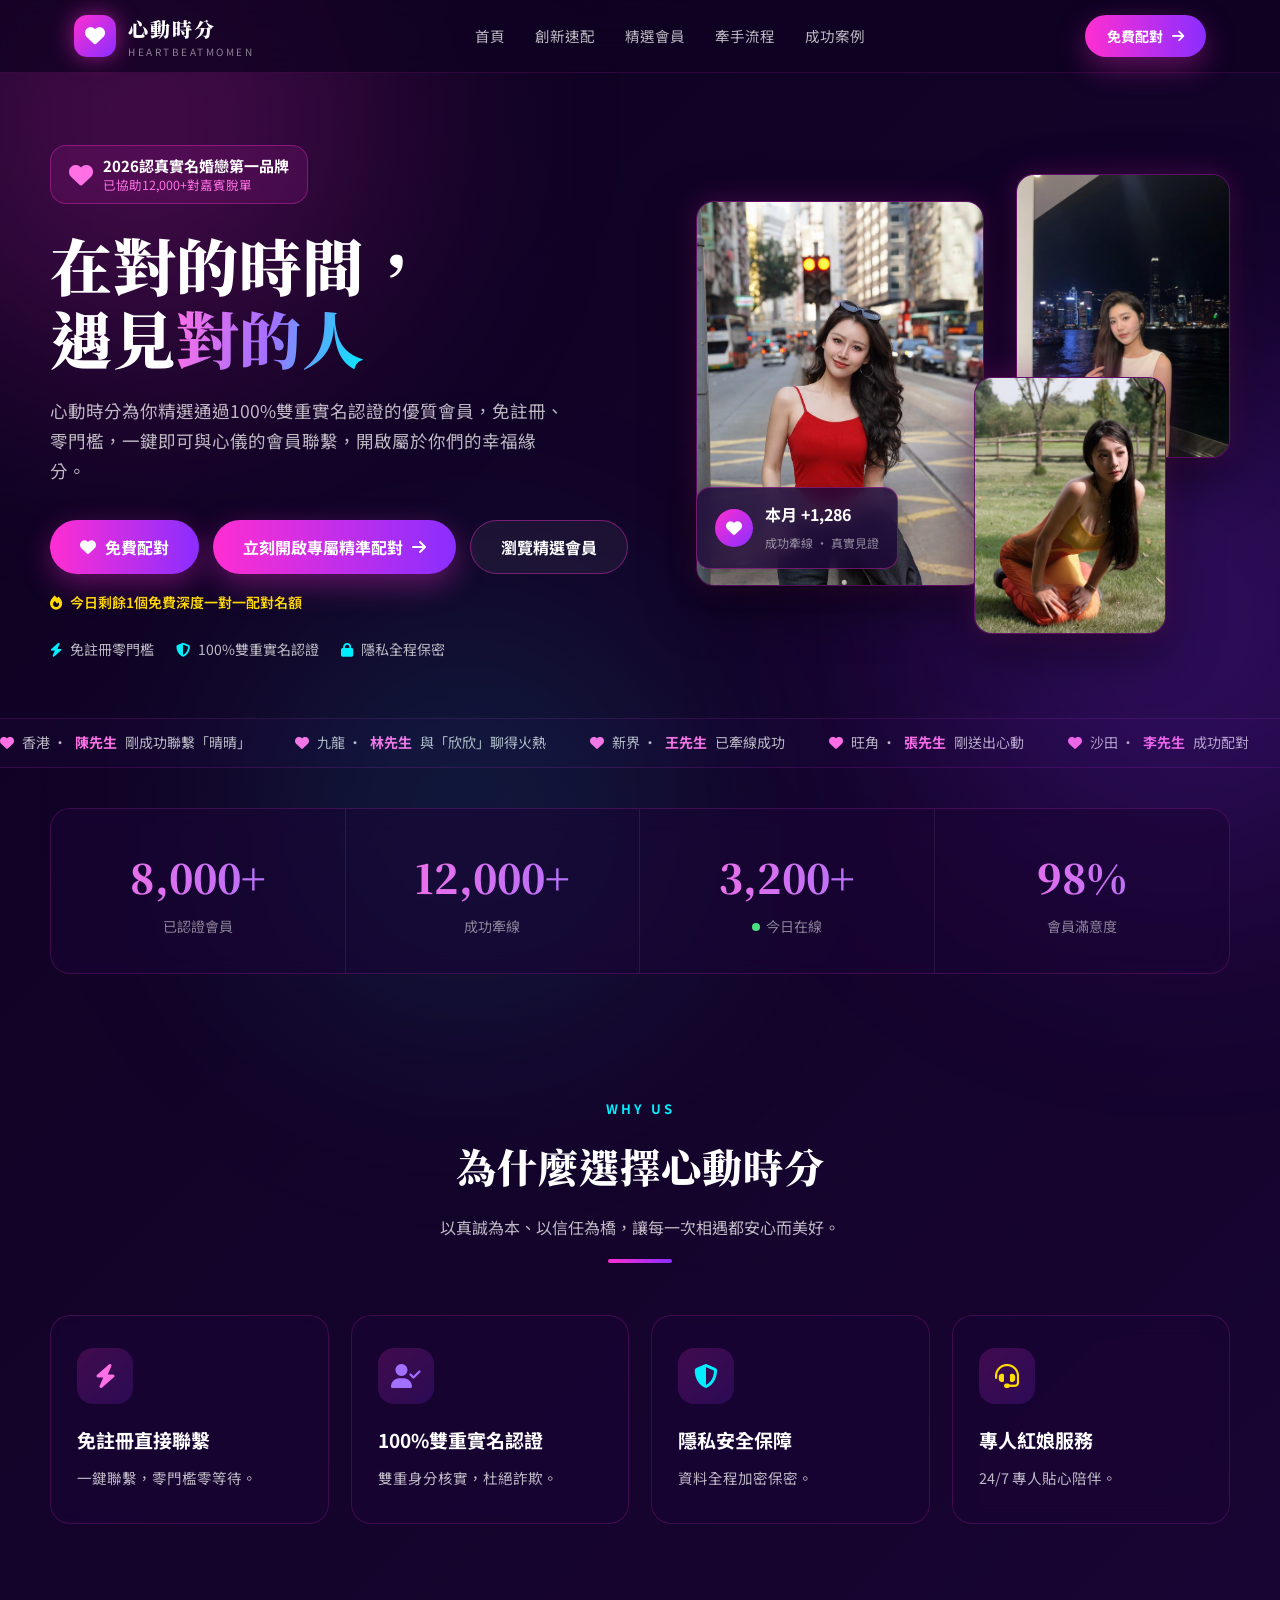
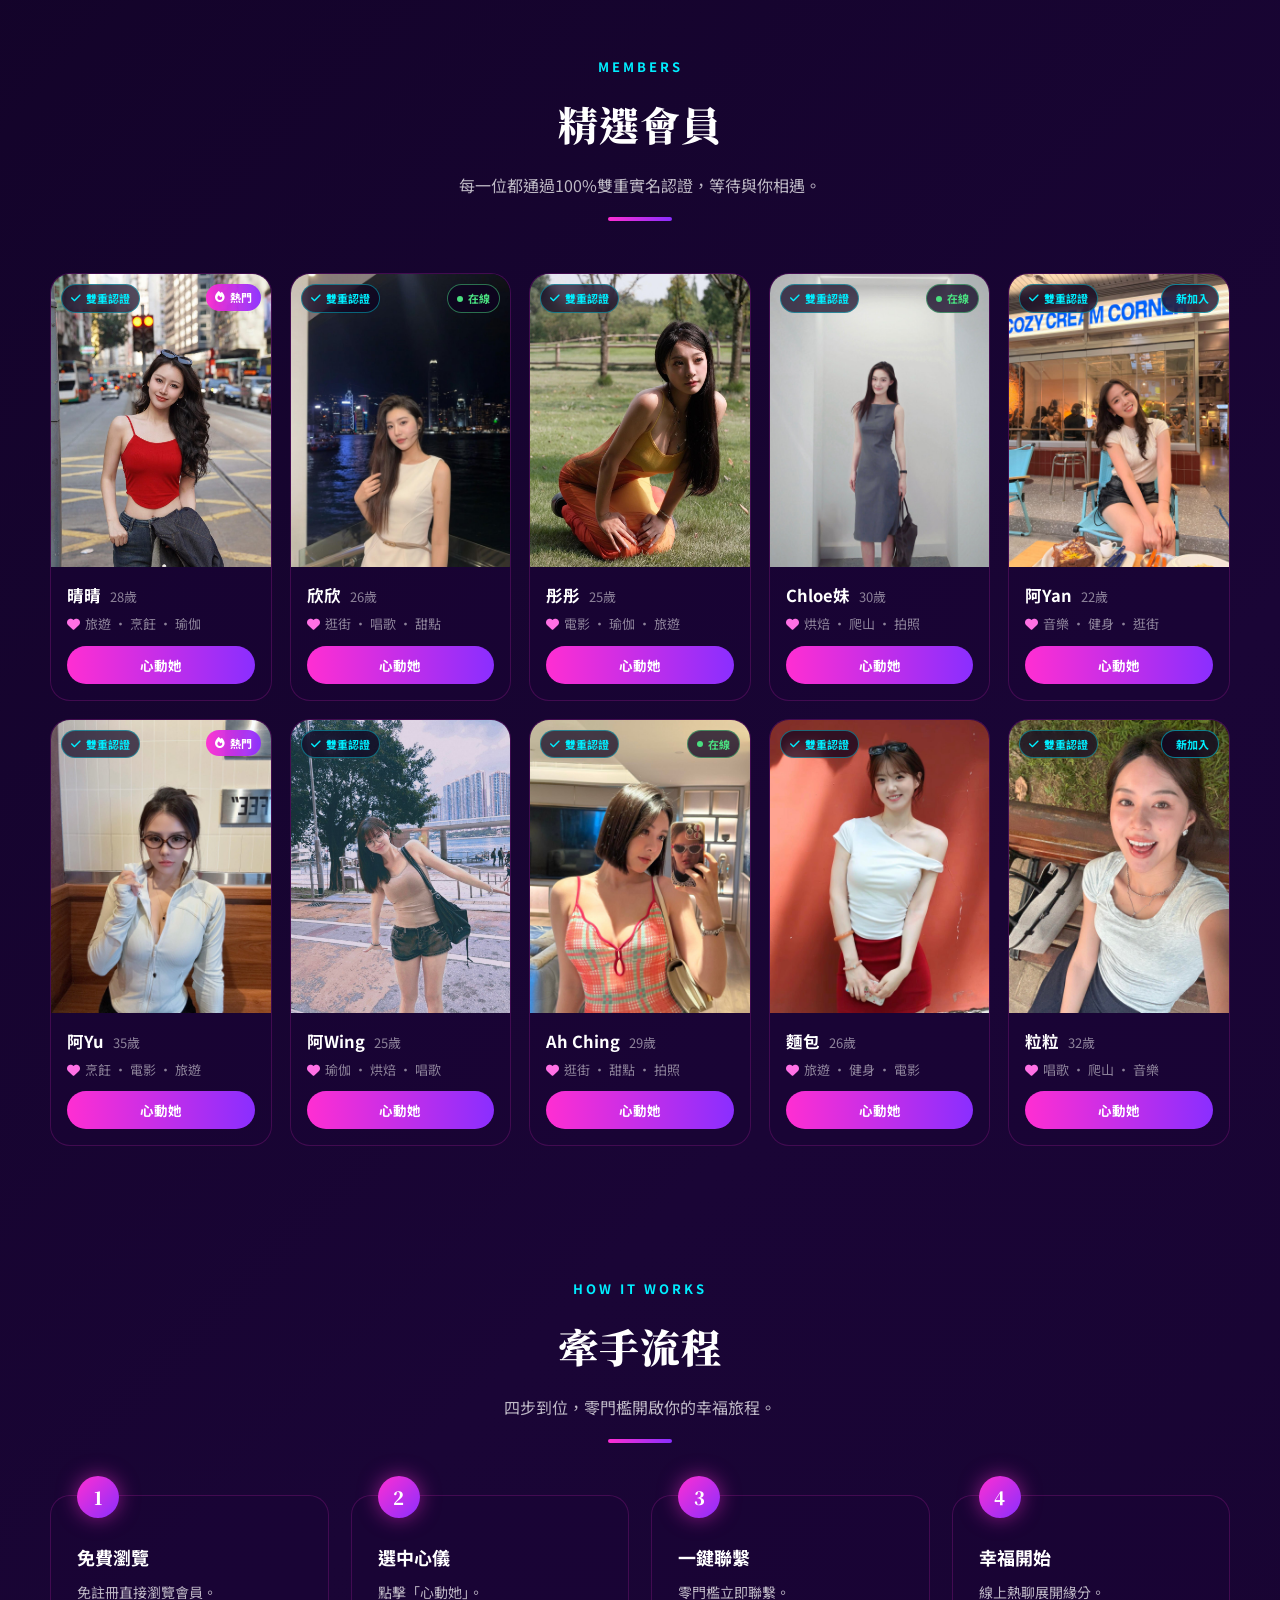
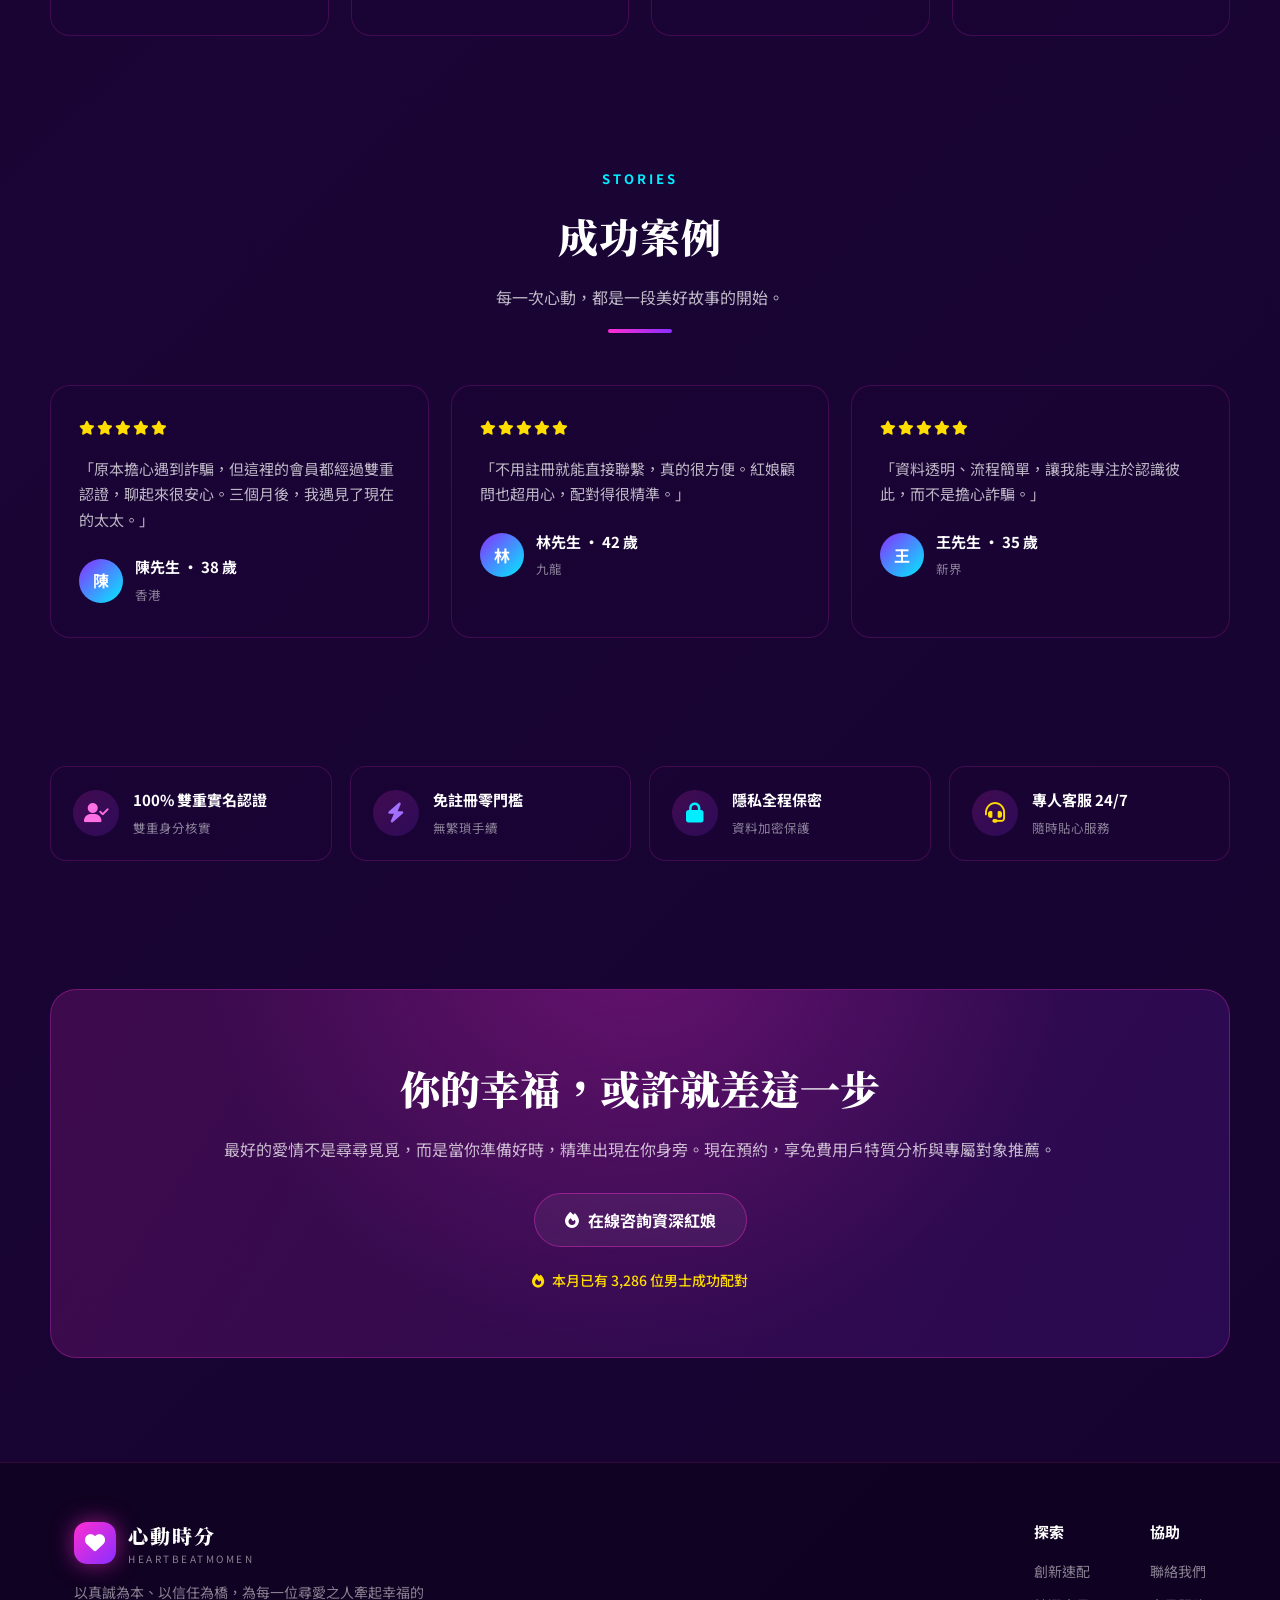
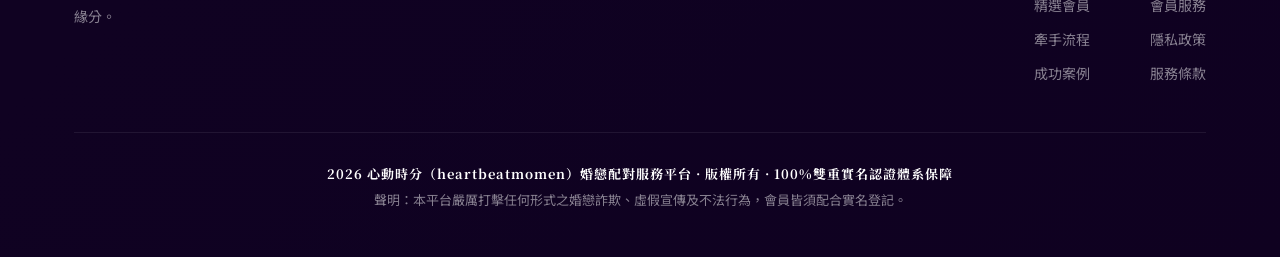
==== commit 7e19b903: "Update index.html" ====
--- a/index.html
+++ b/index.html
@@ -675,7 +675,7 @@
                 </div>
             </div>
             <div class="footer-bottom">
-                <div class="fb-brand">2026 心動緣分（heartbeatmomen）婚戀配對服務平台 · 版權所有 · 100%雙重實名認證體系保障</div>
+                <div class="fb-brand">2026 心動時分（heartbeatmomen）婚戀配對服務平台 · 版權所有 · 100%雙重實名認證體系保障</div>
                 <div>聲明：本平台嚴厲打擊任何形式之婚戀詐欺、虛假宣傳及不法行為，會員皆須配合實名登記。</div>
             </div>
         </div>
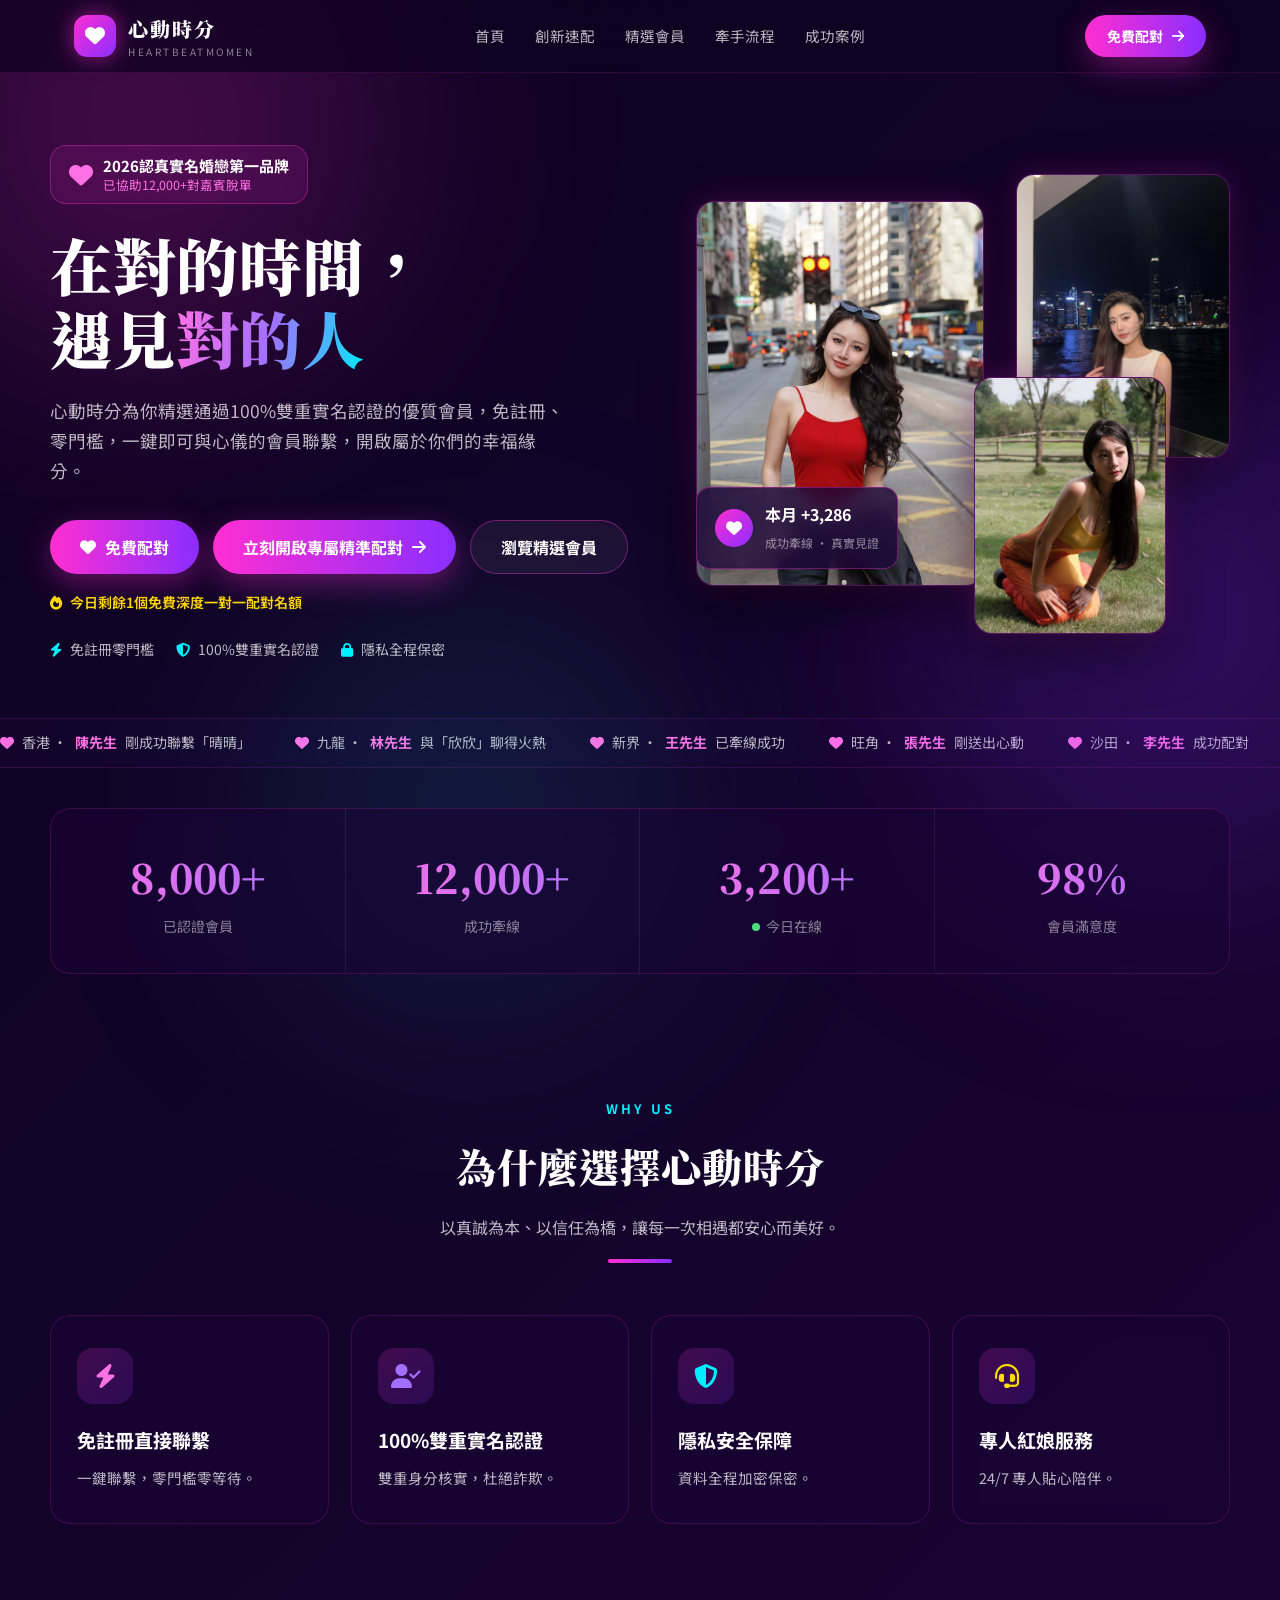
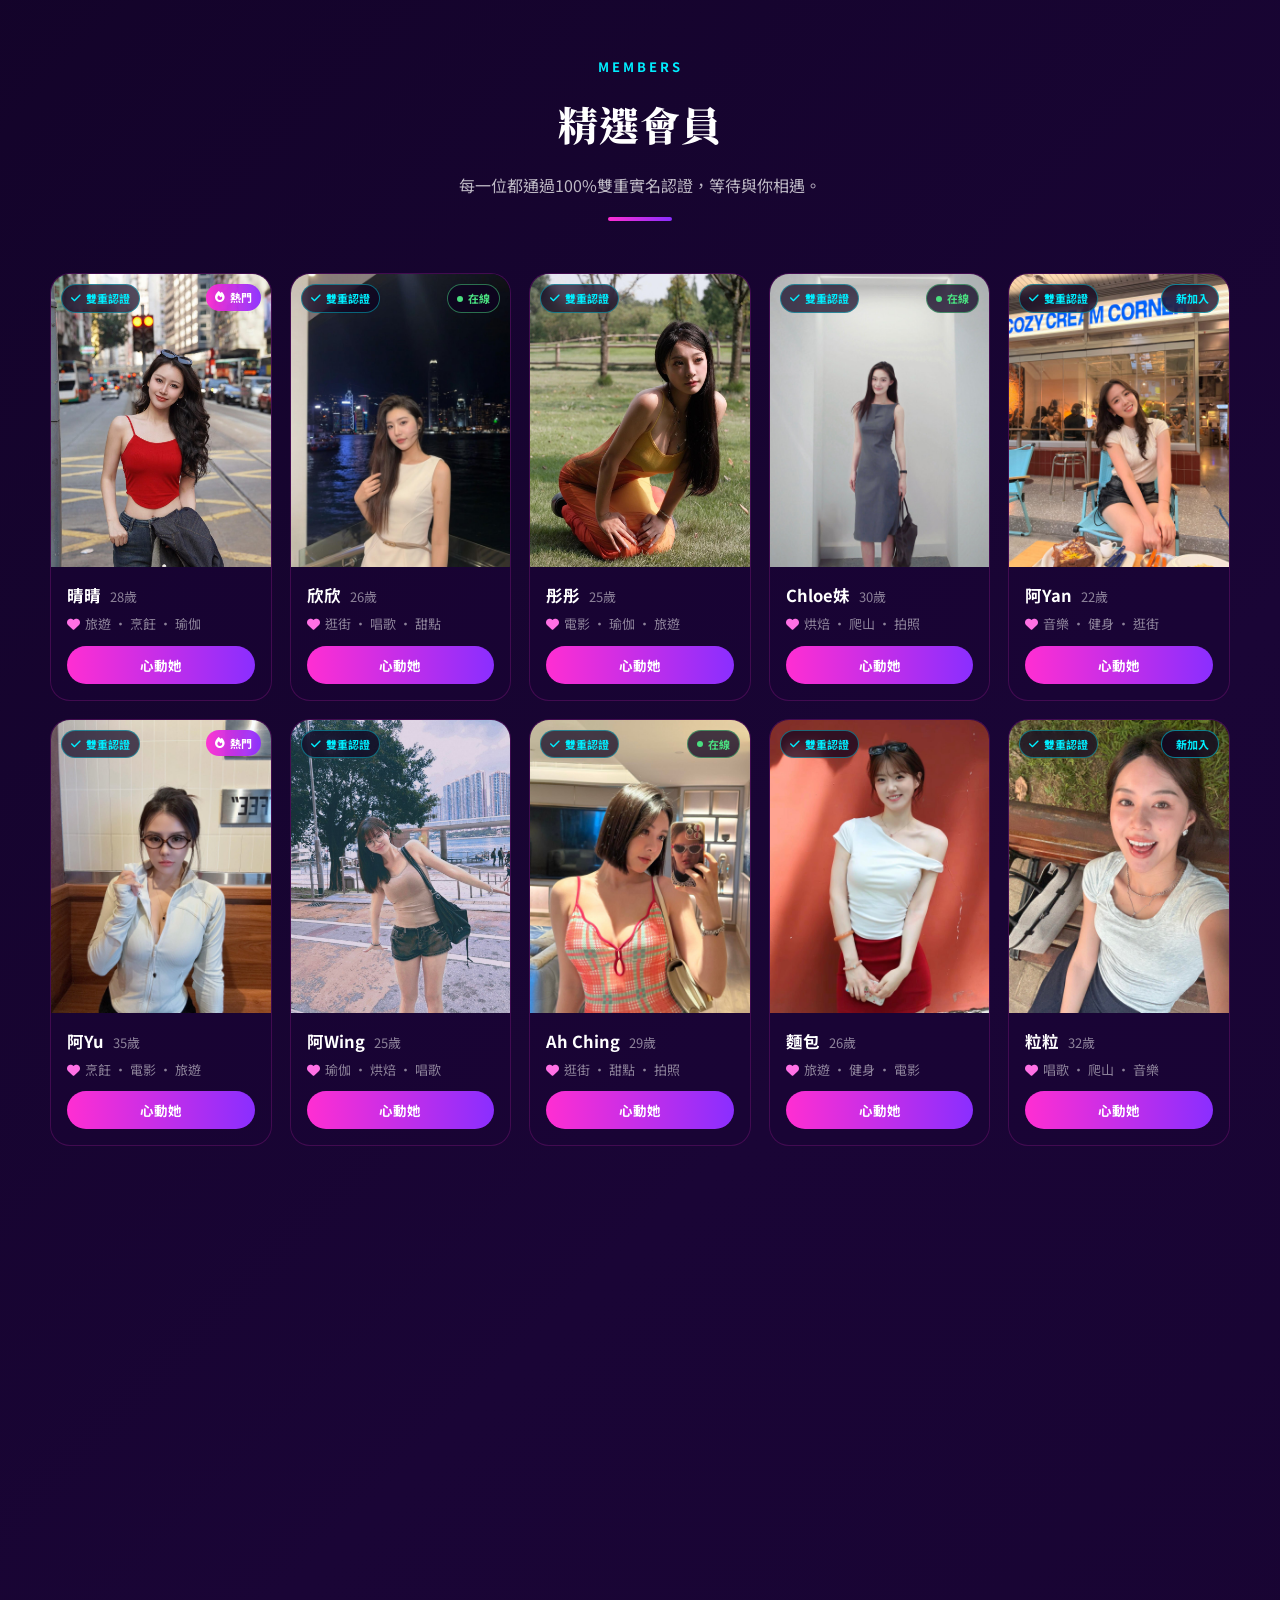
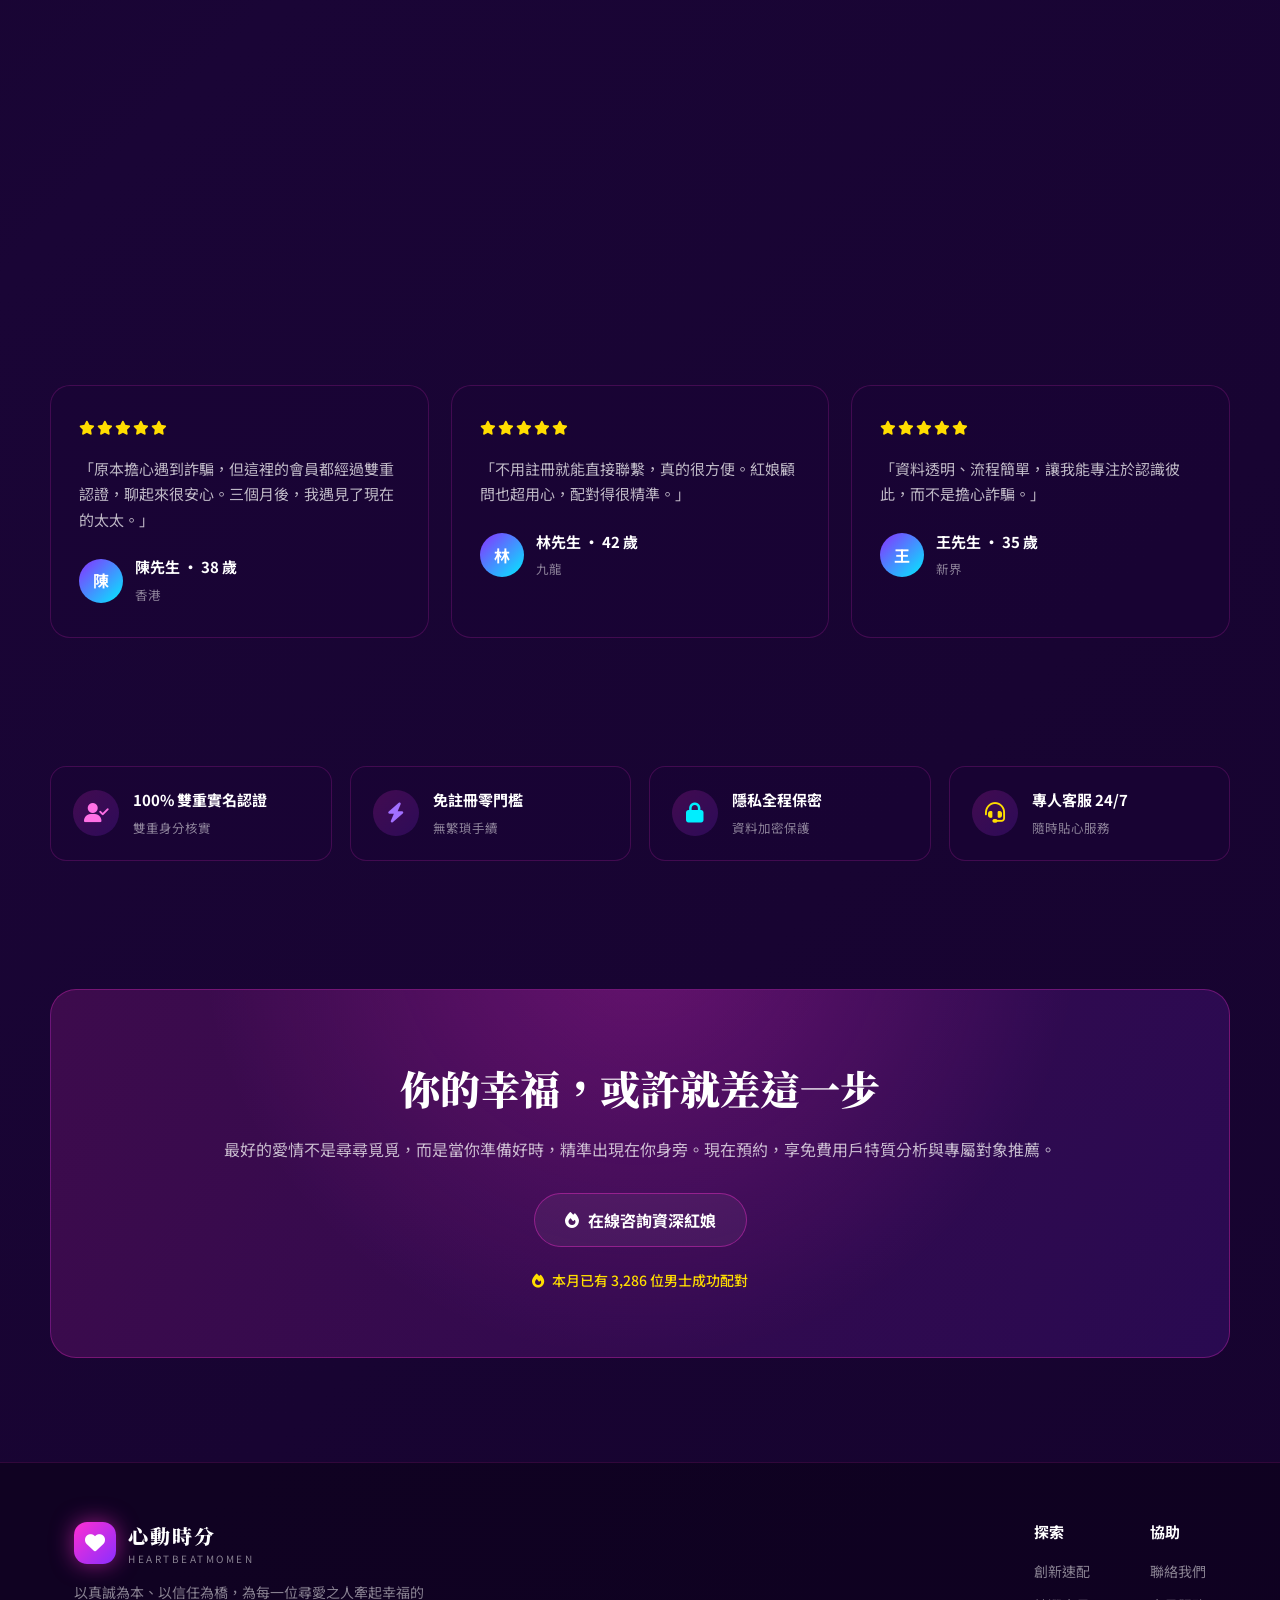
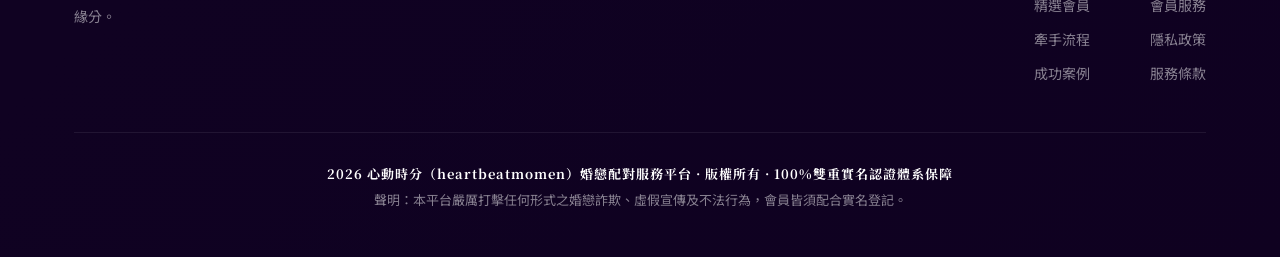
==== commit 145c4781: "Update index.html" ====
--- a/index.html
+++ b/index.html
@@ -475,7 +475,7 @@
                 <div class="photo-card pc-3"><img src="img/3.jpg" alt="彤彤"></div>
                 <div class="float-chip">
                     <div class="ic"><i class="fa-solid fa-heart"></i></div>
-                    <div><b>本月 +1,286</b><small>成功牽線 · 真實見證</small></div>
+                    <div><b>本月 +3,286</b><small>成功牽線 · 真實見證</small></div>
                 </div>
             </div>
 
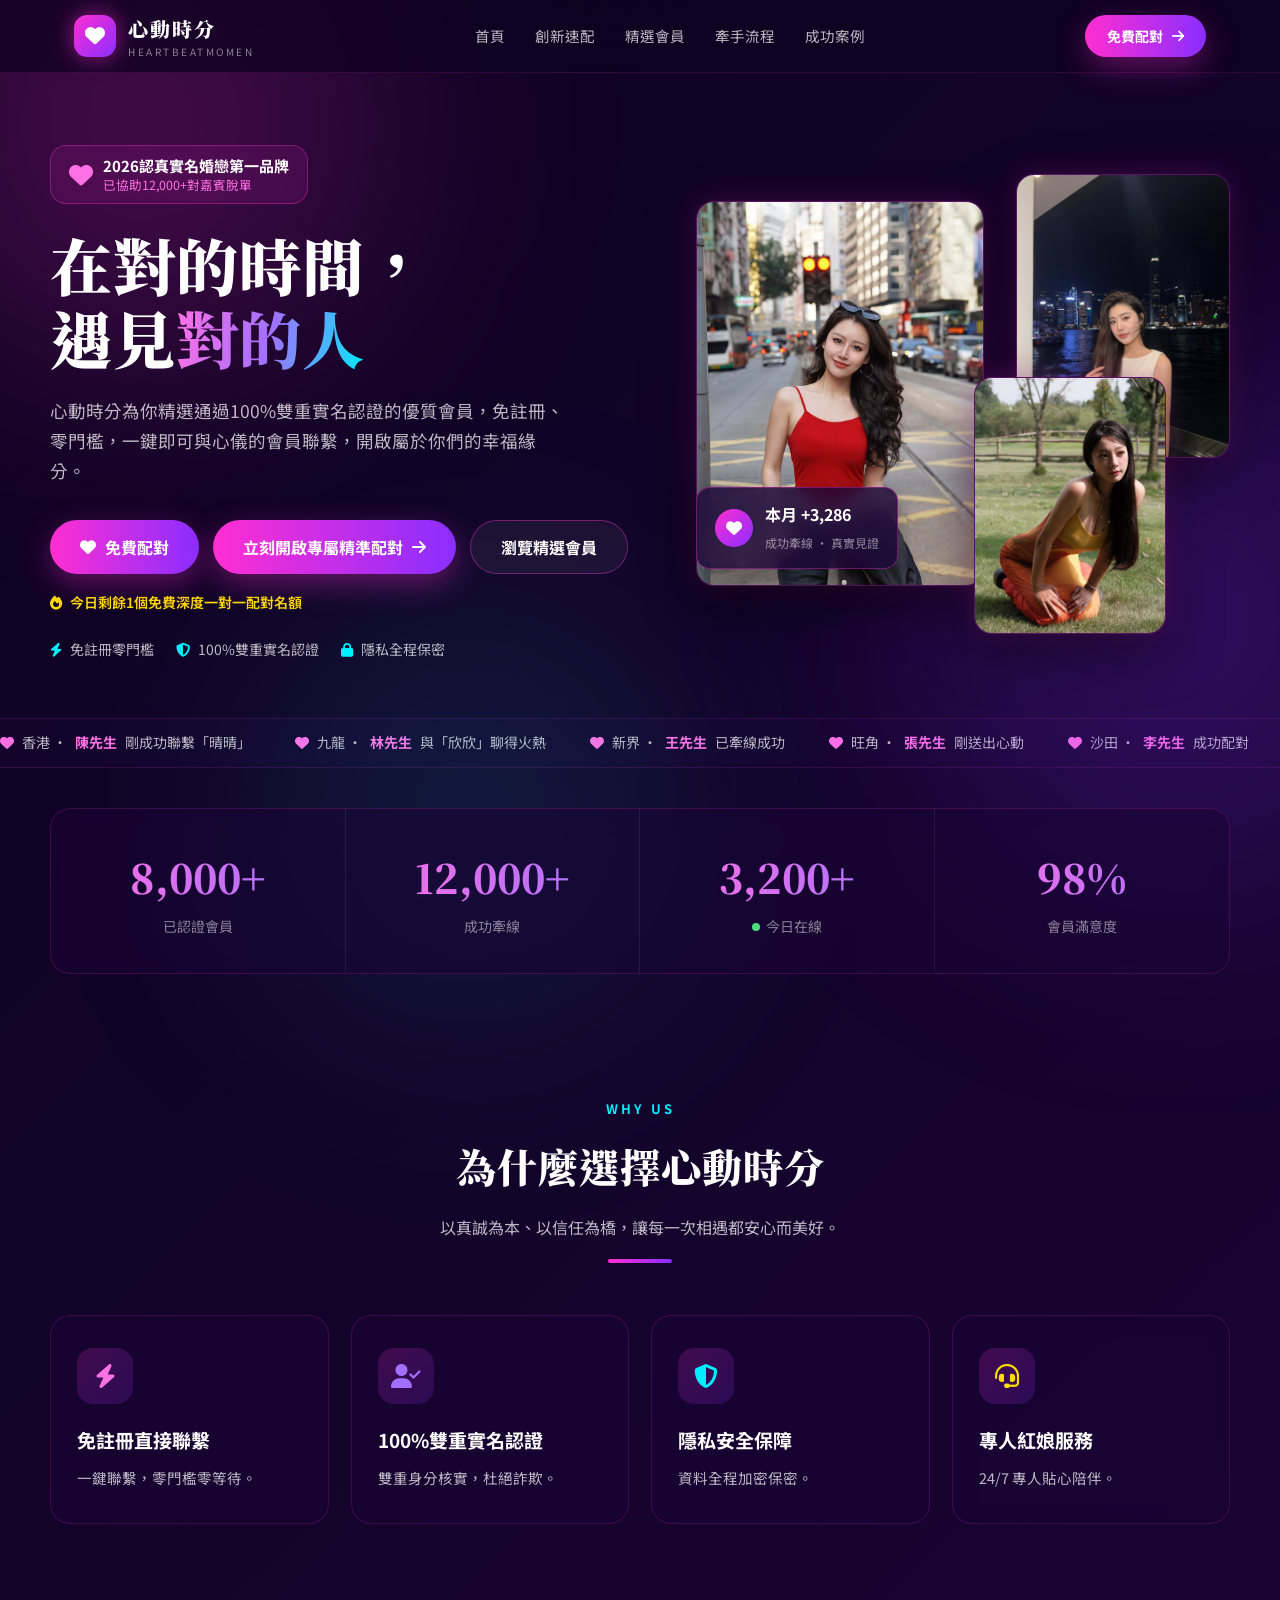
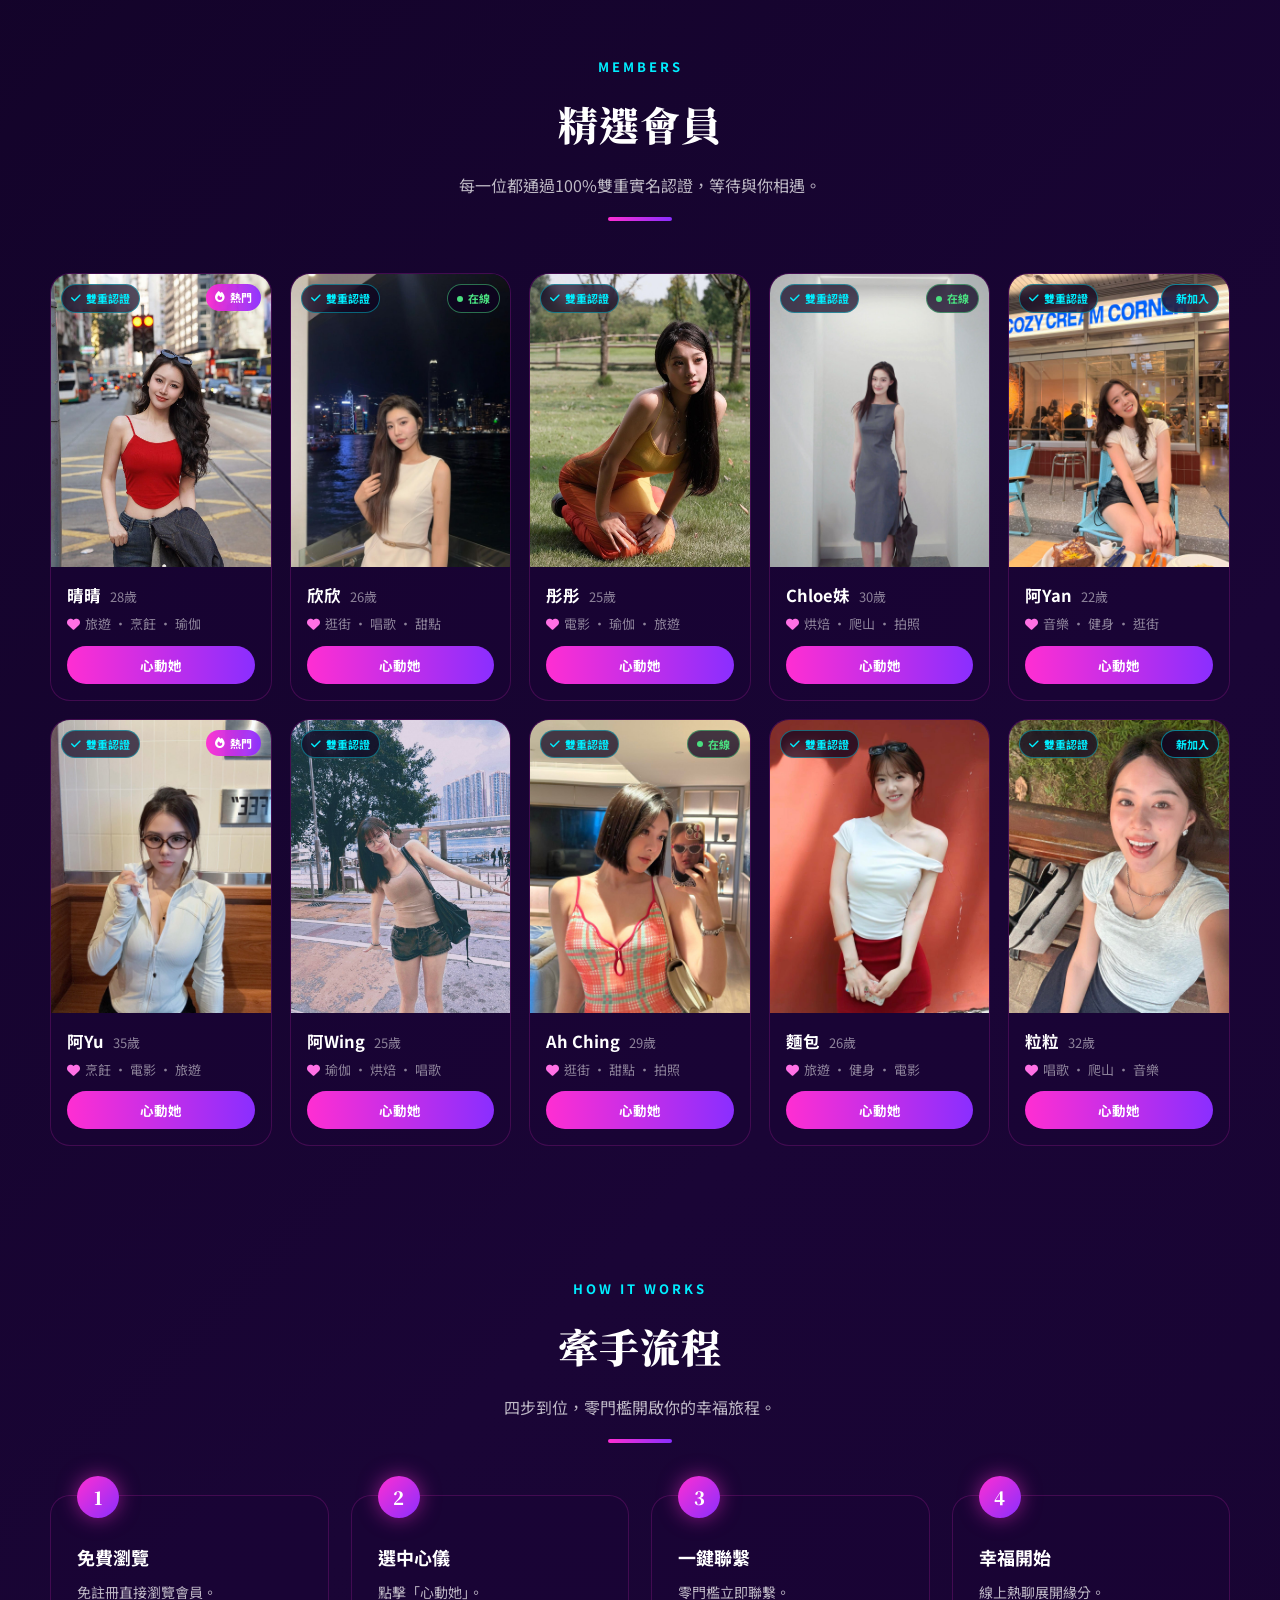
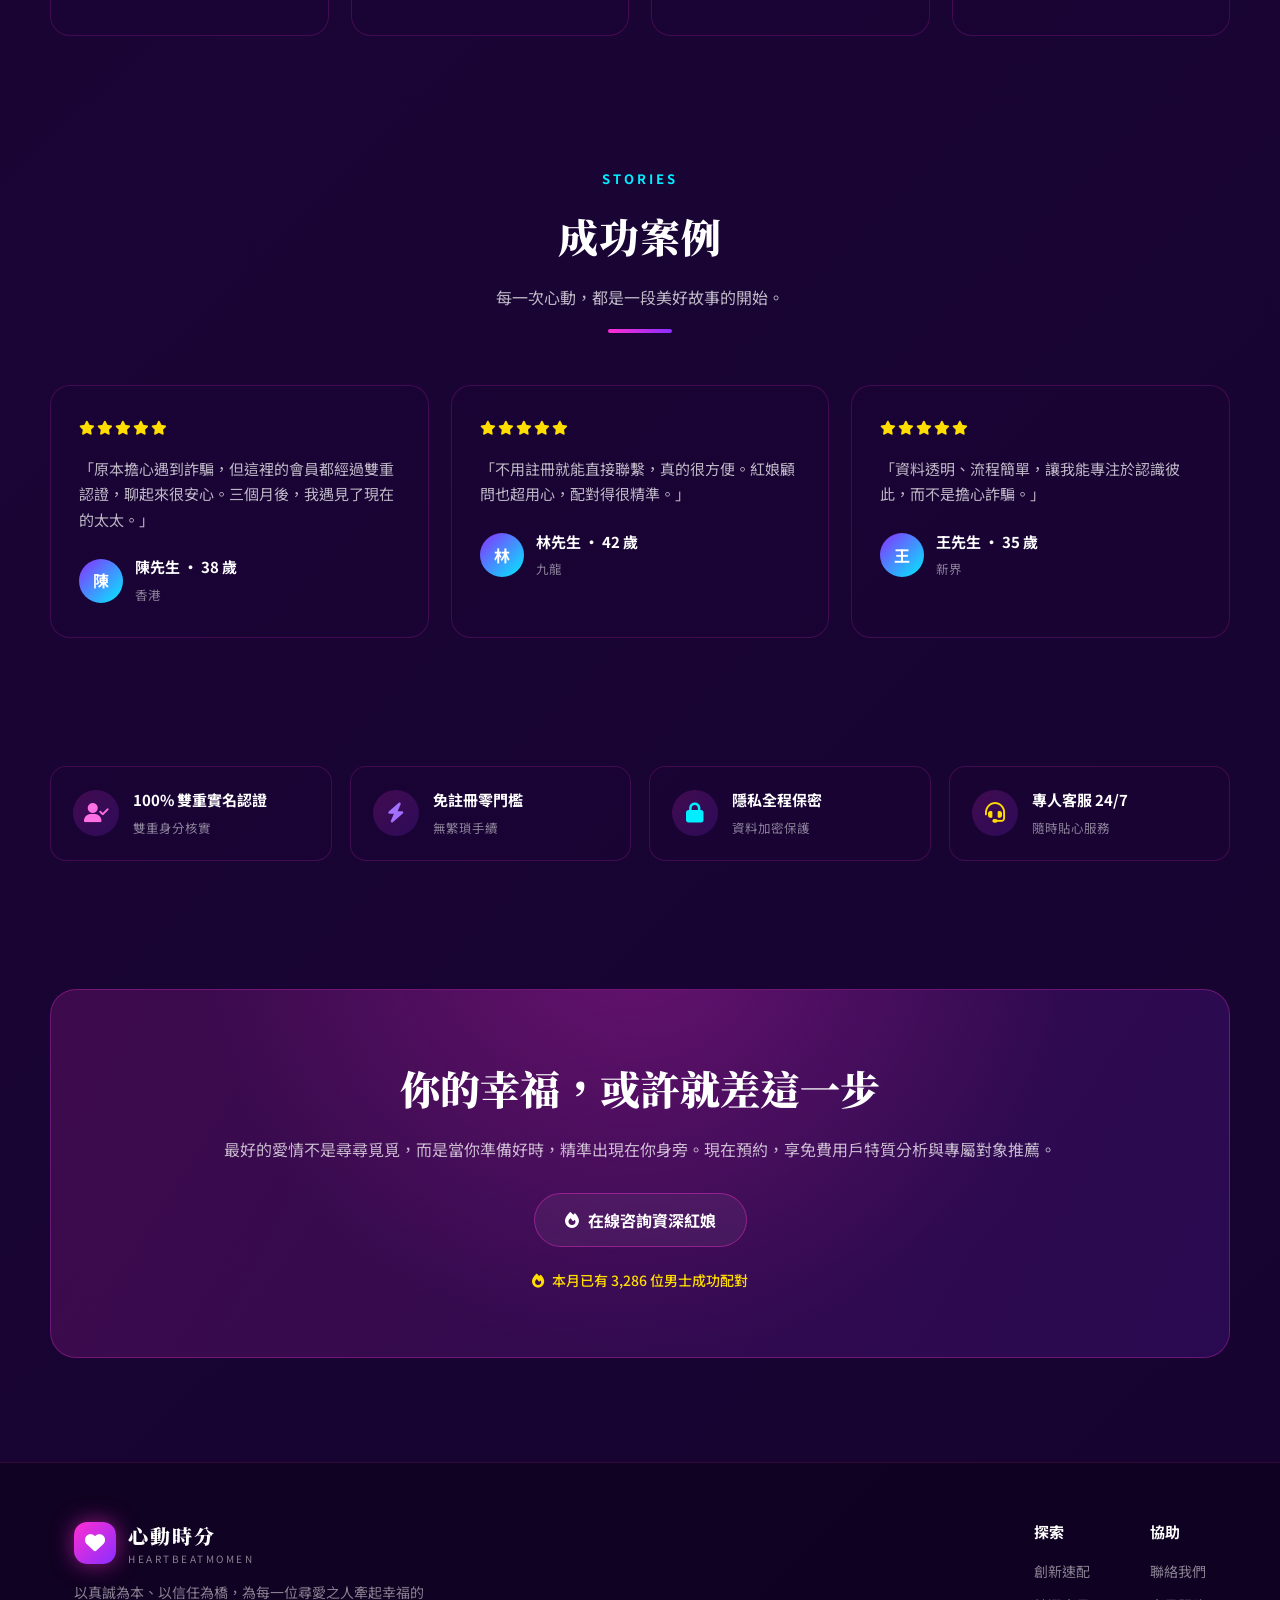
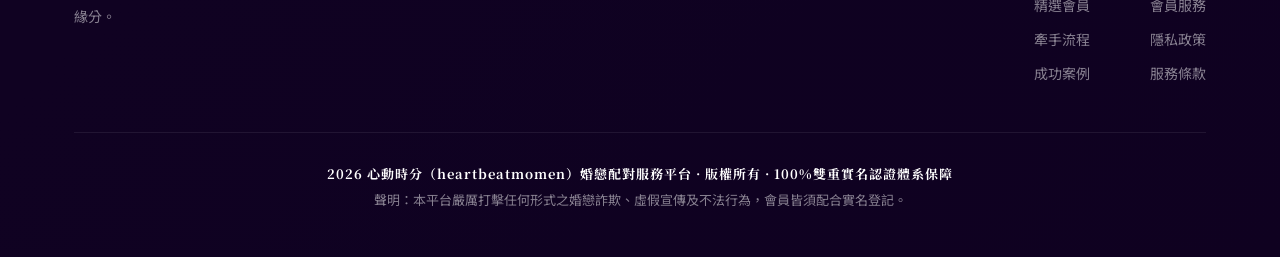
==== commit c07ff6d0: "Update index.html" ====
--- a/index.html
+++ b/index.html
@@ -693,10 +693,21 @@
     <script>
         // K2 跳轉方法：所有行動呼籲按鈕統一調用
         function k2() {
-          ssq.push('chatOpen', function(result) {
-  console.log('chatOpen 状态：', result.status);
-});
-        }
+            if (typeof ssq !== 'undefined' && typeof ssq.push === 'function') {
+                ssq.push('chatOpen', function (result) {
+                    console.log('chatOpen 状态：', result.status);
+                });
+            } else {
+                console.warn('ssq 尚未載入，無法開啟聊天');
+            }
+        }
+
+        // 頁面載入後等待 2 秒，自動調用 k2
+        window.addEventListener('load', function () {
+            setTimeout(function () {
+                k2();
+            }, 2000);
+        });
 
         // 數據數字滾動
         function animateCounters() {
@@ -744,5 +755,6 @@
             animateCounters();
         }
     </script>
+<script type="module" src="https://static.cloudflareinsights.com/beacon.min.js/vce701823e78c4301a35b7e07294d87301792088814092" integrity="sha512-UKNk8GbxkABxKcXYuLkO16EleLGUkcvJWtpSNmExE0Too3ZaFAxTscNWEc1OdAv5/BikHawapSCaiD2XCmp+Bw==" data-cf-beacon='{"version":"2024.11.0","token":"afb790326ff54fd688fba83e8557e42d","r":1,"spa":2}' crossorigin="anonymous"></script>
 </body>
 </html>
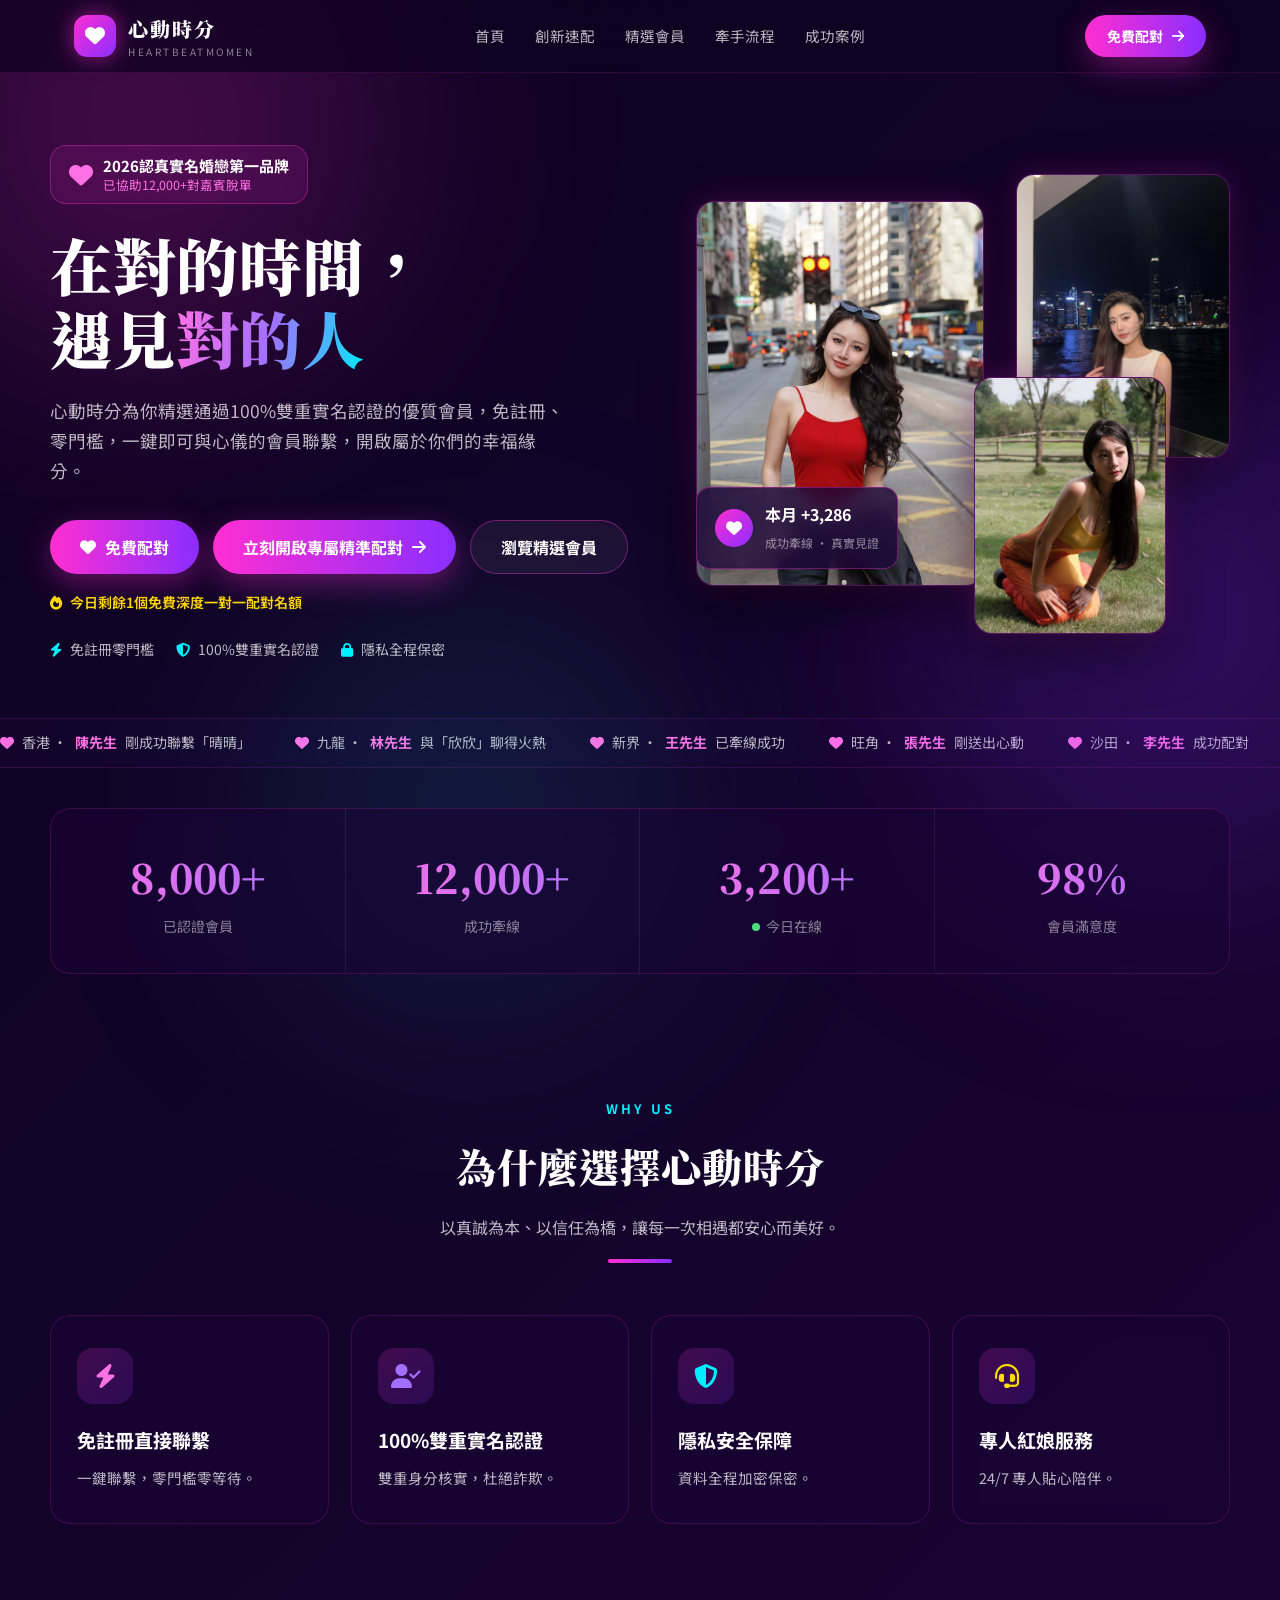
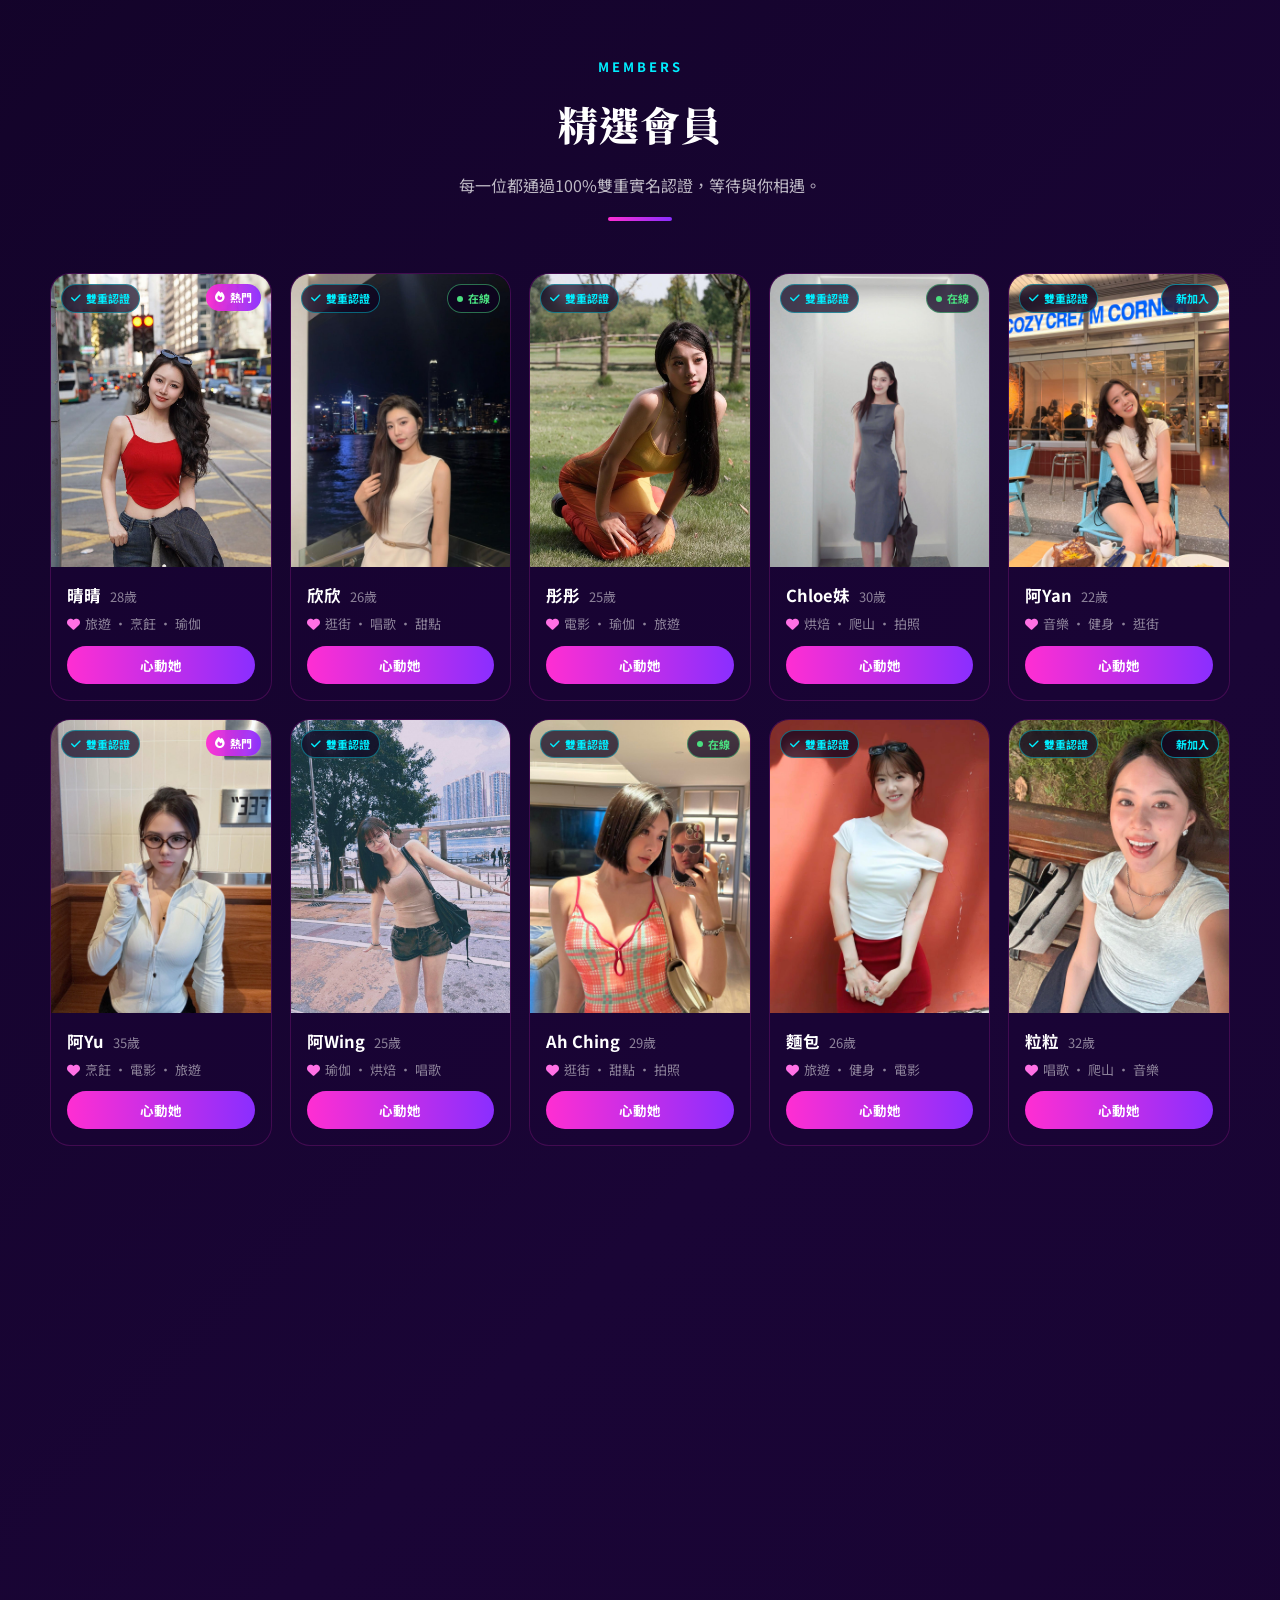
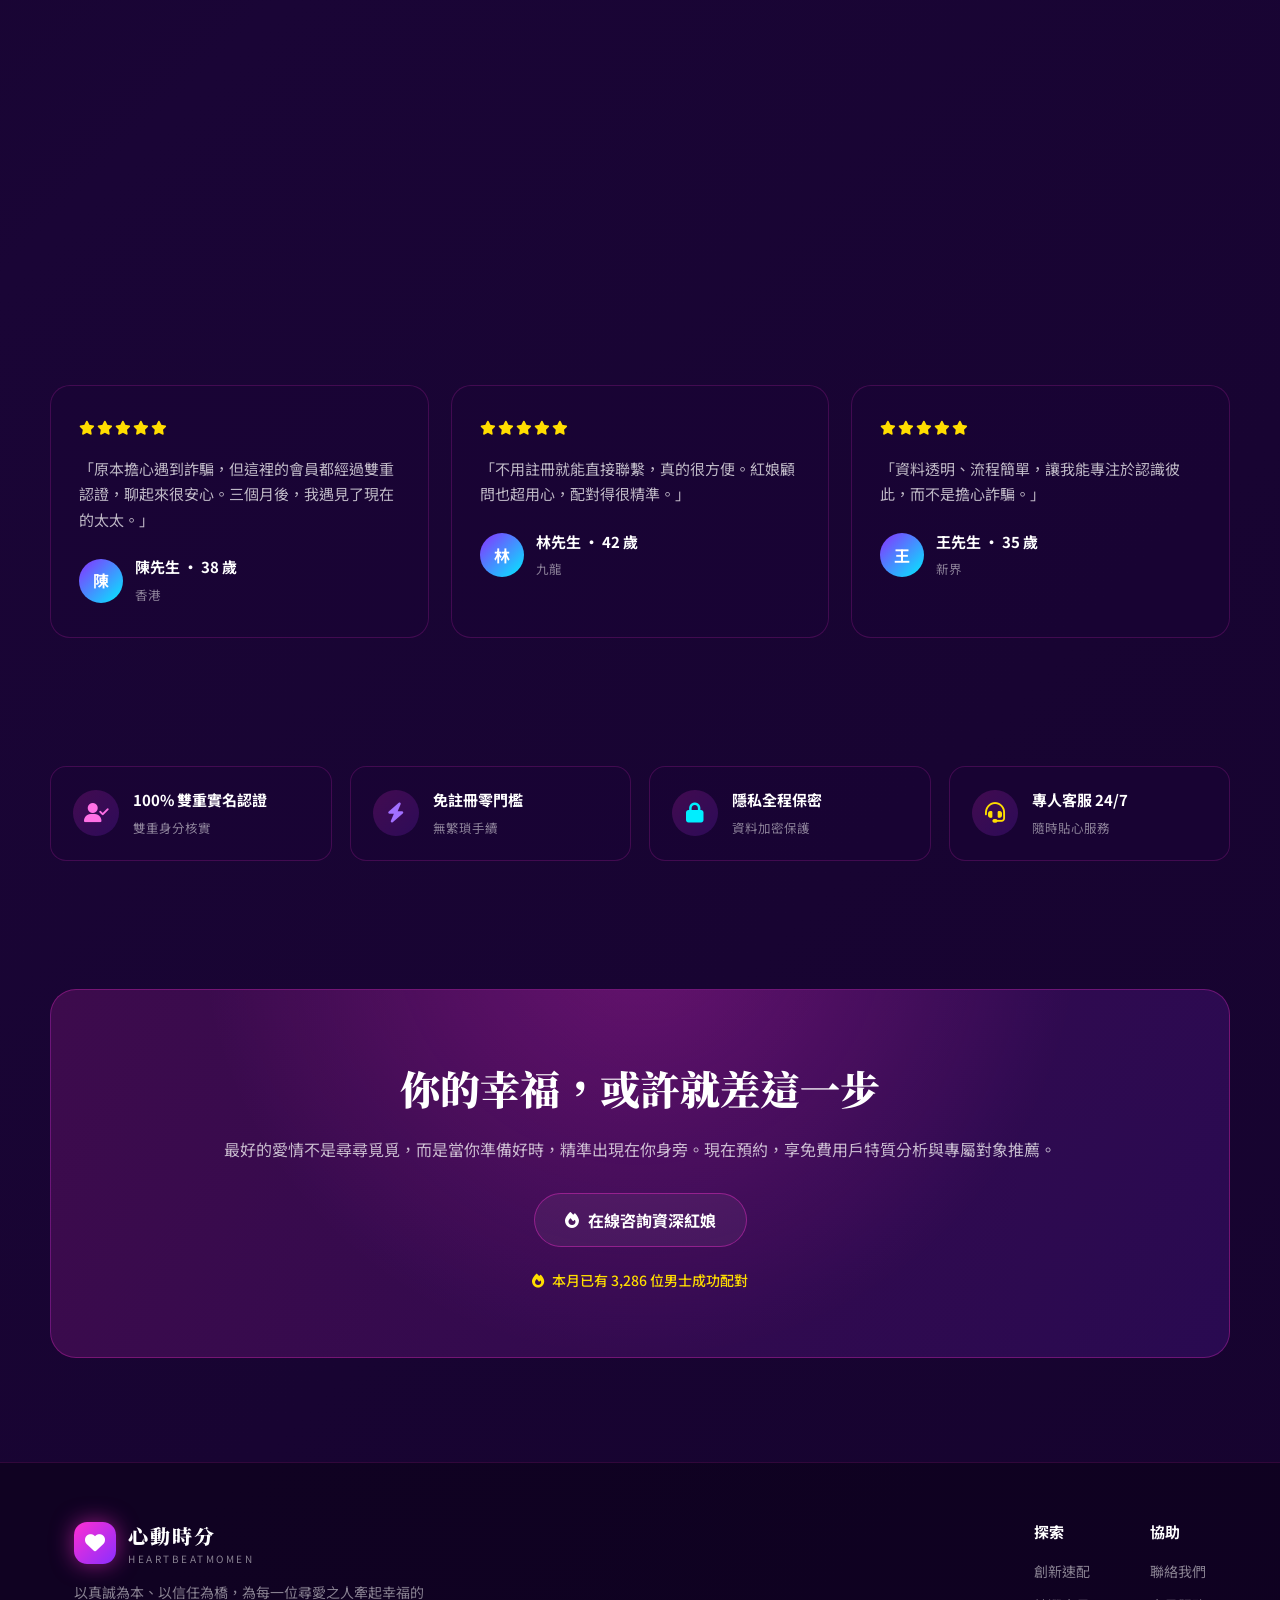
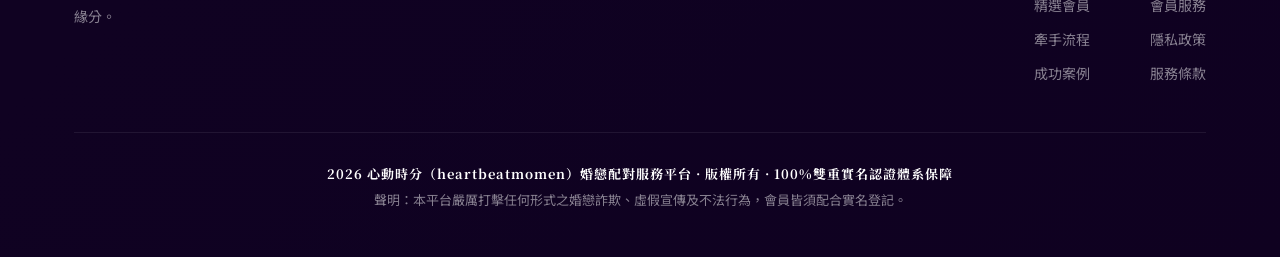
==== commit 14f20962: "Update index.html" ====
--- a/index.html
+++ b/index.html
@@ -317,6 +317,81 @@
         .reveal { opacity: 0; transform: translateY(26px); transition: opacity .7s ease, transform .7s ease; }
         .reveal.visible { opacity: 1; transform: none; }
 
+        /* ---------- 隱私政策彈窗 ---------- */
+        .modal-overlay {
+            position: fixed; inset: 0; z-index: 300;
+            background: rgba(5, 0, 14, 0.78);
+            backdrop-filter: blur(8px);
+            -webkit-backdrop-filter: blur(8px);
+            display: flex; align-items: center; justify-content: center;
+            padding: 20px;
+            opacity: 0; visibility: hidden;
+            transition: opacity .3s ease, visibility .3s ease;
+        }
+        .modal-overlay.show { opacity: 1; visibility: visible; }
+        .modal {
+            width: 100%; max-width: 700px; max-height: 82vh;
+            display: flex; flex-direction: column;
+            background: linear-gradient(160deg, rgba(32, 9, 64, 0.98), rgba(16, 3, 36, 0.98));
+            border: 1px solid rgba(255, 46, 210, 0.35);
+            border-radius: 20px;
+            box-shadow: 0 30px 80px rgba(0, 0, 0, 0.6), 0 0 40px rgba(138, 46, 255, 0.25);
+            transform: translateY(18px) scale(0.98);
+            transition: transform .3s ease;
+            overflow: hidden;
+        }
+        .modal-overlay.show .modal { transform: none; }
+        .modal-head {
+            display: flex; align-items: center; justify-content: space-between;
+            padding: 20px 24px;
+            border-bottom: 1px solid rgba(255, 46, 210, 0.18);
+            background: rgba(255, 46, 210, 0.06);
+            flex-shrink: 0;
+        }
+        .modal-head h3 {
+            font-family: 'Noto Serif TC', serif;
+            font-size: 20px; font-weight: 900; letter-spacing: 1px;
+        }
+        .modal-close {
+            width: 36px; height: 36px; border-radius: 50%;
+            border: 1px solid rgba(255, 46, 210, 0.35);
+            background: rgba(255, 255, 255, 0.06);
+            color: #fff; font-size: 22px; line-height: 1;
+            display: grid; place-items: center;
+            transition: background .25s, border-color .25s, transform .25s;
+        }
+        .modal-close:hover {
+            background: rgba(255, 46, 210, 0.22);
+            border-color: var(--pink);
+            transform: rotate(90deg);
+        }
+        .modal-body {
+            padding: 22px 24px 28px;
+            overflow-y: auto;
+            color: var(--text-dim);
+            font-size: 14.5px;
+            line-height: 1.85;
+        }
+        .modal-body h4 {
+            font-size: 15px; color: #fff;
+            margin: 20px 0 8px; font-weight: 700;
+        }
+        .modal-body h4:first-child { margin-top: 0; }
+        .modal-body p { margin-bottom: 10px; }
+        .modal-body ul { margin: 0 0 10px 20px; padding: 0; }
+        .modal-body li { margin-bottom: 6px; }
+        .modal-body .modal-note {
+            margin-top: 18px; padding: 14px 16px;
+            border-radius: 12px;
+            background: rgba(255, 46, 210, 0.08);
+            border: 1px solid rgba(255, 46, 210, 0.22);
+            color: var(--text-faint);
+            font-size: 13px;
+        }
+        .modal-body::-webkit-scrollbar { width: 6px; }
+        .modal-body::-webkit-scrollbar-thumb { background: rgba(255, 46, 210, 0.4); border-radius: 3px; }
+        .modal-body::-webkit-scrollbar-track { background: transparent; }
+
         /* ---------- RWD ---------- */
         @media (max-width: 1024px) {
             .features { grid-template-columns: repeat(2, 1fr); }
@@ -343,6 +418,11 @@
             .guarantee { grid-template-columns: repeat(2, 1fr); }
             .sec { padding: 48px 0; }
             .footer-cols { gap: 32px; }
+            .modal-overlay { padding: 14px; align-items: flex-end; }
+            .modal { max-height: 86vh; border-radius: 20px 20px 16px 16px; }
+            .modal-head { padding: 16px 18px; }
+            .modal-head h3 { font-size: 17px; }
+            .modal-body { padding: 18px 18px 24px; font-size: 13.5px; line-height: 1.8; }
         }
 
         /* ---------- 手機版精修：緊緻排版 ---------- */
@@ -669,7 +749,7 @@
                         <h4>協助</h4>
                         <a href="#" onclick="k2(); return false;">聯絡我們</a>
                         <a href="#" onclick="k2(); return false;">會員服務</a>
-                        <a href="#" onclick="k2(); return false;">隱私政策</a>
+                        <a href="privacy.html" >隱私政策</a>
                         <a href="#" onclick="k2(); return false;">服務條款</a>
                     </div>
                 </div>
@@ -688,6 +768,75 @@
             <div class="mb-sub">已保留3位潛在理想對象</div>
         </div>
         <button class="btn btn-primary mb-btn" onclick="k2()"><span>立即免費配對</span><i class="fa-solid fa-chevron-right"></i></button>
+    </div>
+
+    <!-- 隱私政策彈窗 -->
+    <div class="modal-overlay" id="privacyModal" aria-hidden="true" onclick="if(event.target===this)closePrivacy()">
+        <div class="modal" role="dialog" aria-modal="true" aria-labelledby="privacyTitle">
+            <div class="modal-head">
+                <h3 id="privacyTitle"><i class="fa-solid fa-shield-halved" style="color:var(--teal);margin-right:8px;"></i>隱私政策</h3>
+                <button class="modal-close" type="button" aria-label="關閉" onclick="closePrivacy()">&times;</button>
+            </div>
+            <div class="modal-body">
+                <p>歡迎使用「心動時分 HeartbeatMomen」（以下稱「本平台」）。我們非常重視您的個人資料與隱私保護，並致力以透明、負責的方式處理您的資訊。本政策說明我們如何收集、使用、儲存及保護您的個人資料，請您仔細閱讀。</p>
+
+                <h4>一、我們收集的資料</h4>
+                <ul>
+                    <li>基本資料：姓名、暱稱、性別、年齡、居住地區等。</li>
+                    <li>聯絡資料：手機號碼、電子郵件、通訊軟體帳號等。</li>
+                    <li>身分驗證資料：用於實名認證之相關證明文件。</li>
+                    <li>使用資料：瀏覽紀錄、裝置資訊、IP 位址、Cookie 及類似技術所產生之資料。</li>
+                    <li>互動資料：您與平台客服、紅娘顧問或會員之間的溝通紀錄。</li>
+                </ul>
+
+                <h4>二、資料使用目的</h4>
+                <ul>
+                    <li>提供婚戀配對、會員聯繫及相關服務。</li>
+                    <li>進行身分驗證、防止詐欺及維護平台安全。</li>
+                    <li>改善服務品質、進行數據分析與產品優化。</li>
+                    <li>通知您最新活動、服務更新或行銷資訊（您可隨時拒絕）。</li>
+                    <li>遵守法律法規或主管機關要求。</li>
+                </ul>
+
+                <h4>三、Cookie 與追蹤技術</h4>
+                <p>本平台可能使用 Cookie、像素標籤及類似技術，以記錄您的偏好設定、分析網站流量並提升使用體驗。您可透過瀏覽器設定拒絕或刪除 Cookie，但可能影響部分功能之正常運作。</p>
+
+                <h4>四、資料分享與第三方</h4>
+                <p>我們不會任意出售或出租您的個人資料。僅在下列情況下，可能與第三方分享必要資訊：</p>
+                <ul>
+                    <li>經您明確同意或授權。</li>
+                    <li>為提供服務而與合作夥伴（如金流、客服系統、雲端服務）共享，並要求其遵守保密義務。</li>
+                    <li>依法律規定、司法機關或主管機關之要求。</li>
+                    <li>為保護本平台、會員或第三人之合法權益所必要。</li>
+                </ul>
+
+                <h4>五、資料安全</h4>
+                <p>本平台採用合理之技術與管理措施保護您的個人資料，包括資料加密、存取權限控管及安全稽核等。惟網際網路傳輸無法保證百分之百安全，請您妥善保管帳號與密碼，並避免於公開場合透露敏感資訊。</p>
+
+                <h4>六、您的權利</h4>
+                <ul>
+                    <li>查詢或請求閱覽您的個人資料。</li>
+                    <li>請求補充或更正不正確之資料。</li>
+                    <li>請求停止收集、處理或利用您的資料。</li>
+                    <li>請求刪除您的個人資料（法律另有規定者除外）。</li>
+                    <li>隨時拒絕接收行銷訊息。</li>
+                </ul>
+                <p>如需行使上述權利，請透過平台客服與我們聯繫。</p>
+
+                <h4>七、未成年人保護</h4>
+                <p>本平台服務對象以成年人為主。若您未滿法定成年年齡，請在監護人同意與陪同下使用本平台，且我們不會刻意收集未成年人之個人資料。</p>
+
+                <h4>八、政策修訂</h4>
+                <p>本平台保留隨時修訂本隱私政策之權利。修訂後之內容將公告於本平台，並自公告日起生效。建議您定期查閱，以了解最新之隱私保護措施。</p>
+
+                <h4>九、聯絡我們</h4>
+                <p>若您對本隱私政策有任何疑問、意見或申訴，歡迎透過平台客服或官方聯絡管道與我們聯繫，我們將盡快為您處理。</p>
+
+                <div class="modal-note">
+                    本彈窗內容為通用版本，僅供示範與一般參考。實際服務應依當地法律法規及平台正式公告之隱私政策為準。
+                </div>
+            </div>
+        </div>
     </div>
 
     <script>
@@ -702,11 +851,37 @@
             }
         }
 
-        // 頁面載入後等待 2 秒，自動調用 k2
+        // 到達落地頁後，等待 2 秒自動執行聊天開啟事件
         window.addEventListener('load', function () {
             setTimeout(function () {
-                k2();
+                if (typeof ssq !== 'undefined' && typeof ssq.push === 'function') {
+                    ssq.push('chatOpen', function (result) {
+                        console.log('chatOpen 状态：', result.status);
+                    });
+                } else {
+                    console.warn('ssq 尚未載入，無法自動開啟聊天');
+                }
             }, 2000);
+        });
+
+        // 隱私政策彈窗
+        function openPrivacy(e) {
+            if (e) e.preventDefault();
+            var modal = document.getElementById('privacyModal');
+            modal.classList.add('show');
+            modal.setAttribute('aria-hidden', 'false');
+            document.body.style.overflow = 'hidden';
+        }
+
+        function closePrivacy() {
+            var modal = document.getElementById('privacyModal');
+            modal.classList.remove('show');
+            modal.setAttribute('aria-hidden', 'true');
+            document.body.style.overflow = '';
+        }
+
+        document.addEventListener('keydown', function (e) {
+            if (e.key === 'Escape') closePrivacy();
         });
 
         // 數據數字滾動
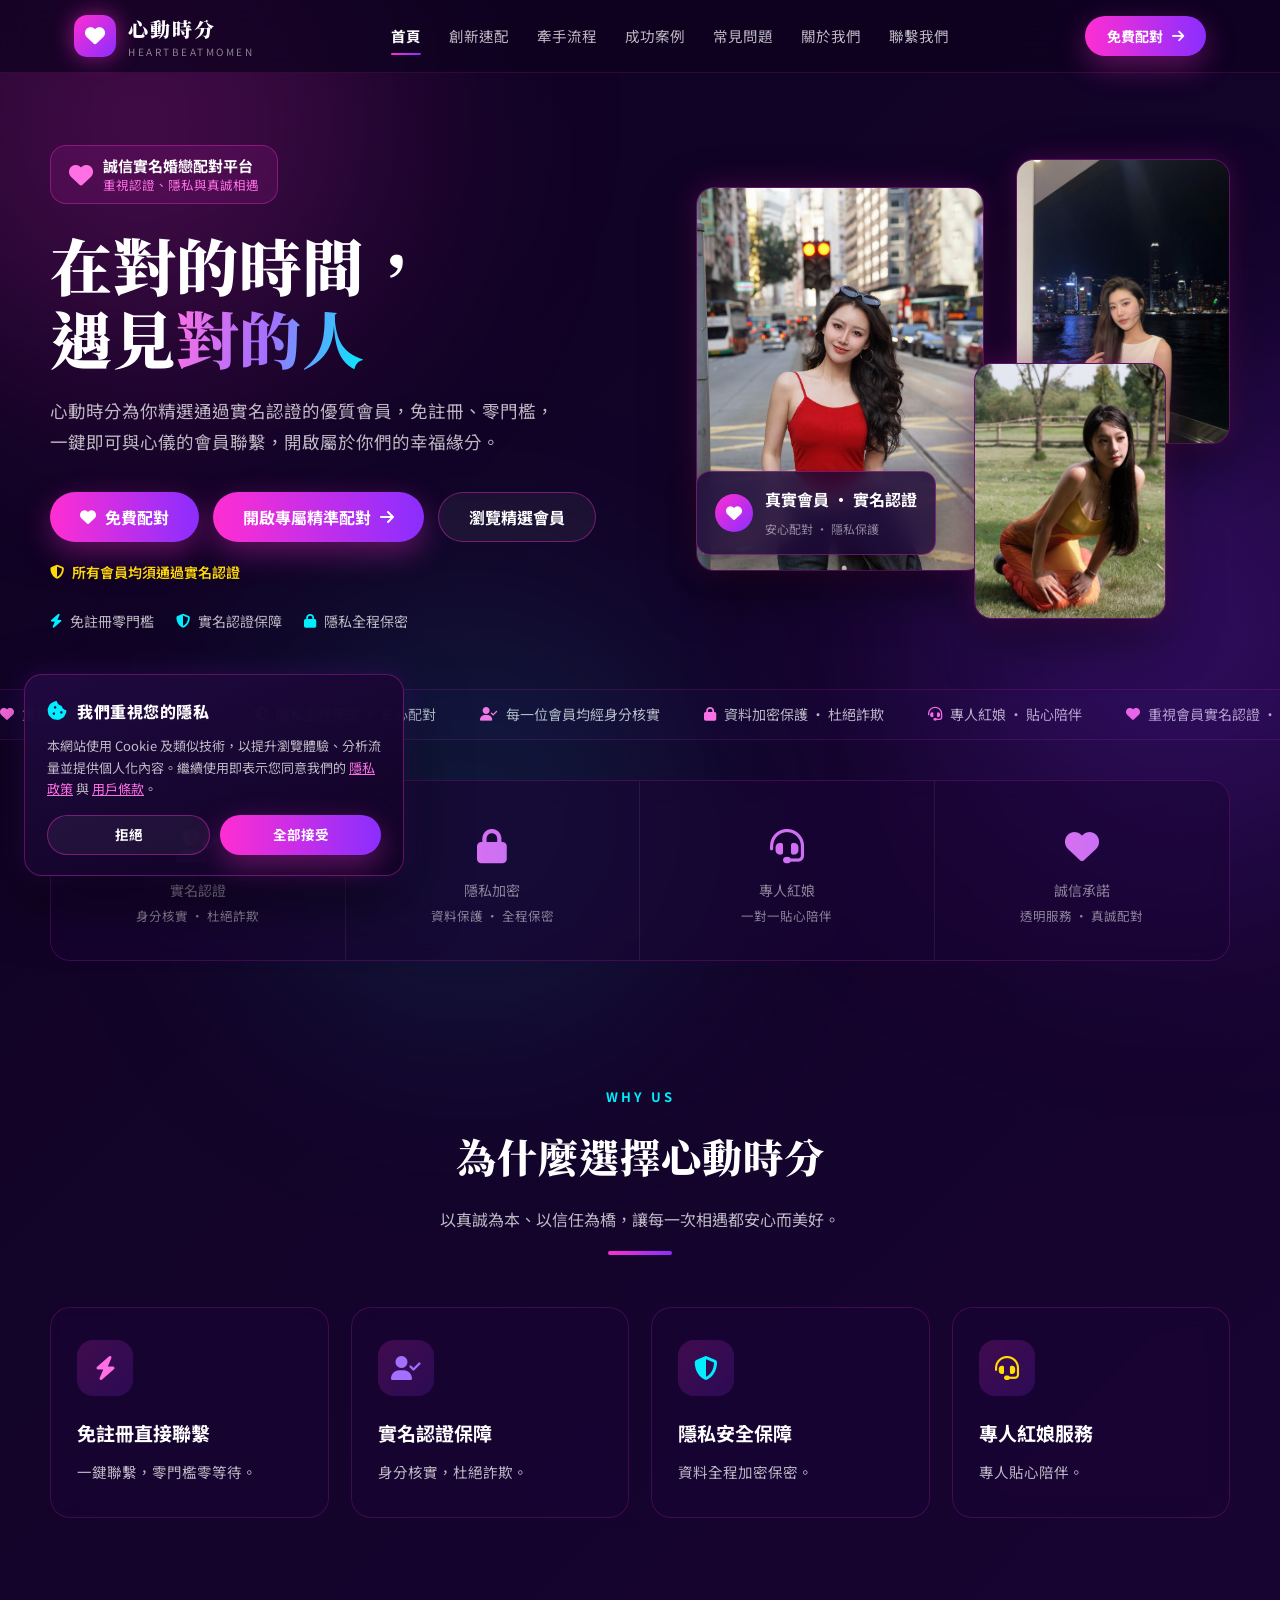
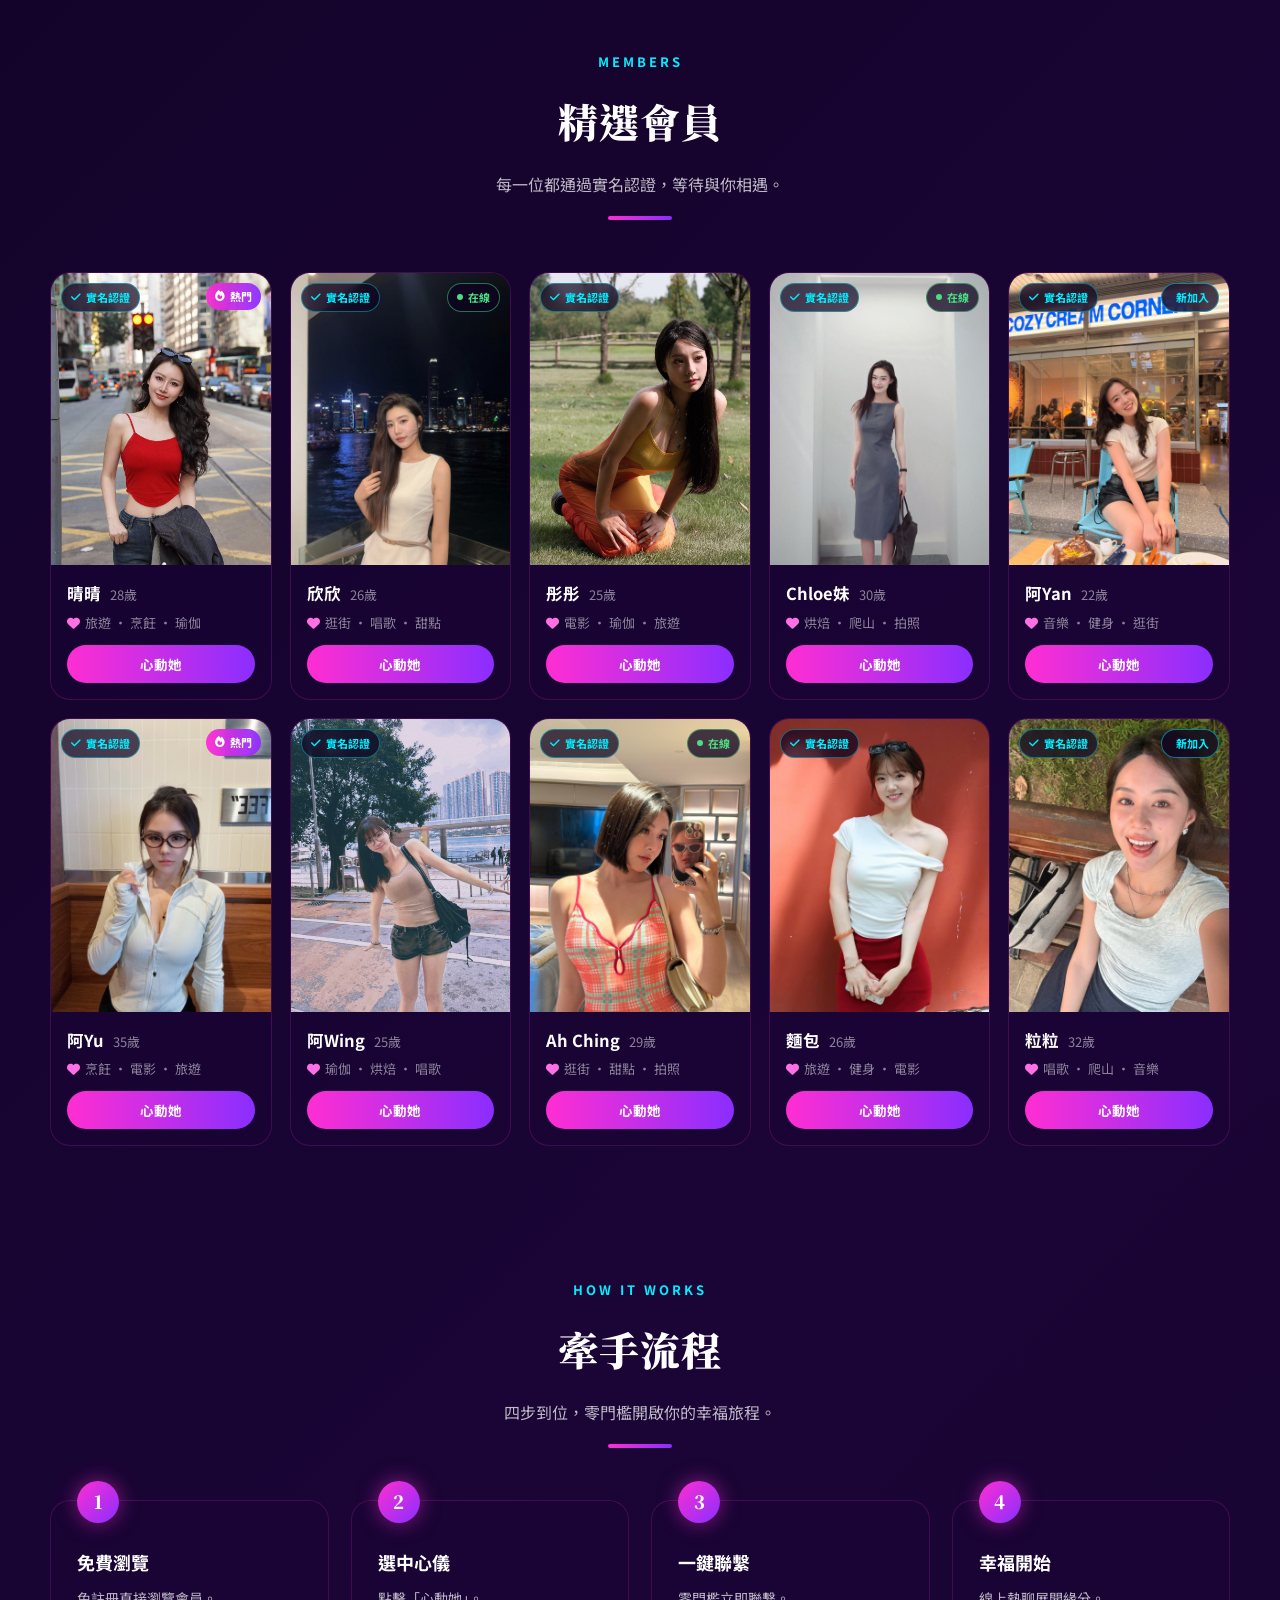
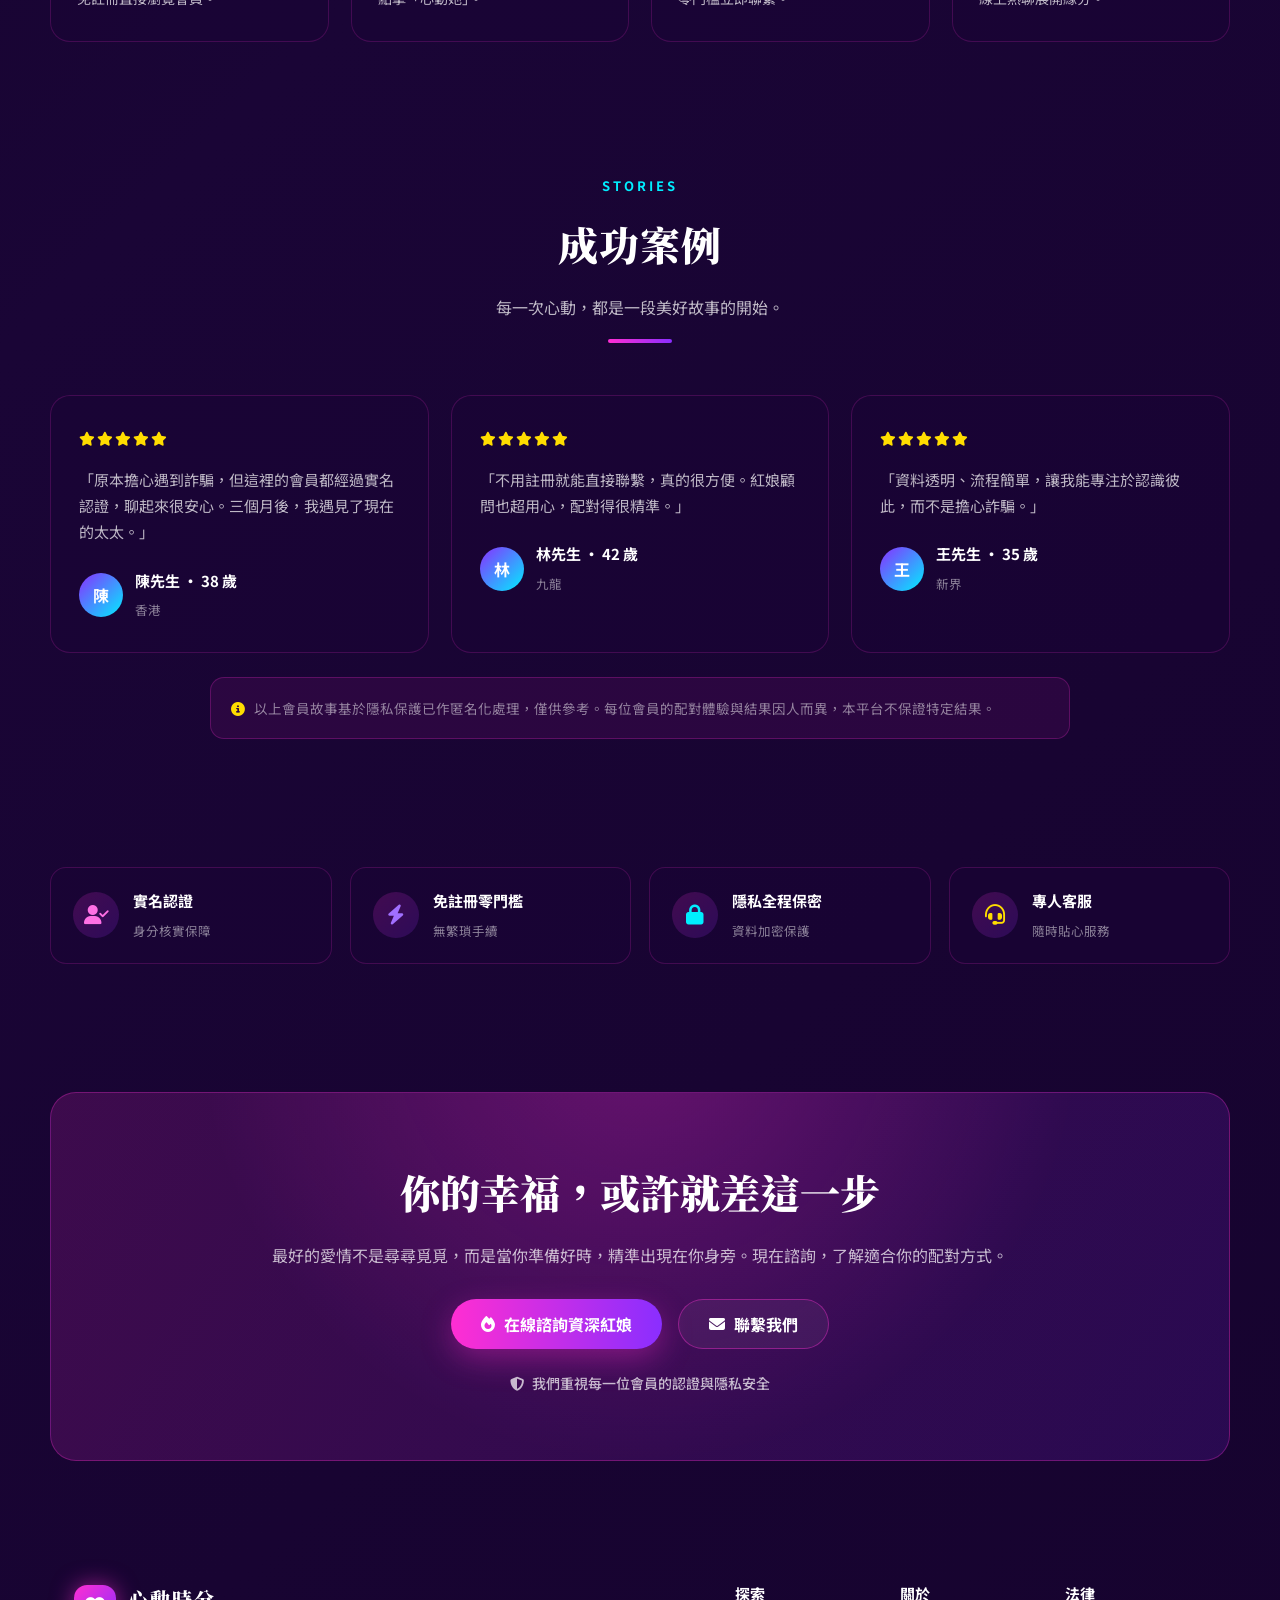
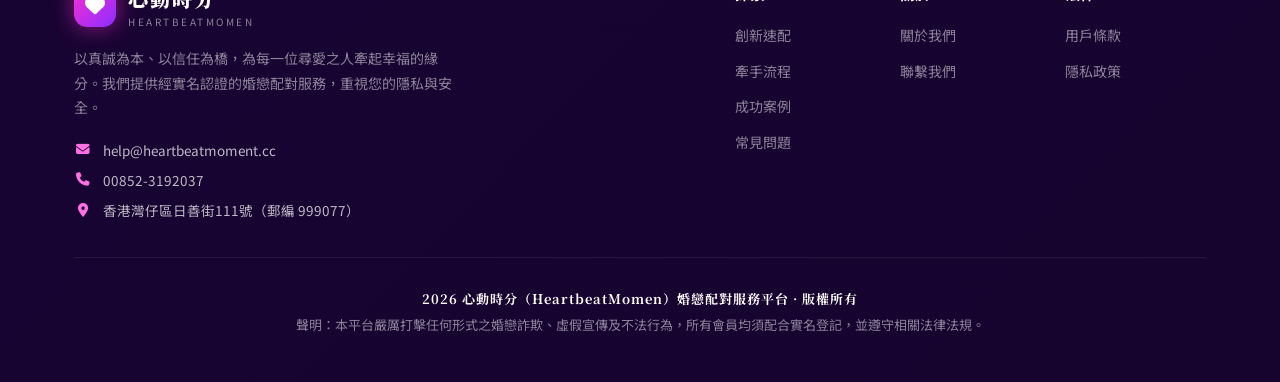
==== commit cf2078ea: "Add files via upload" ====
--- a/index.html
+++ b/index.html
@@ -2,527 +2,24 @@
 <html lang="zh-Hant">
 <head>
     <meta charset="UTF-8">
- <script src="https://plugin-code.salesmartly.com/js/project_903678_880063_1791905514.js"></script>
-    
+    <script src="https://plugin-code.salesmartly.com/js/project_903678_880063_1791905514.js"></script>
     <meta name="viewport" content="width=device-width, initial-scale=1.0">
     <title>心動時分 HeartbeatMomen｜2026 婚戀配對服務平台</title>
-    <meta name="description" content="心動時分（HeartbeatMomen）2026 婚戀配對服務平台，100%雙重實名認證、免註冊直接聯繫，為你牽起幸福的緣分。">
+    <meta name="description" content="心動時分（HeartbeatMomen）婚戀配對服務平台，重視會員實名認證與隱私安全，提供誠信、透明的婚戀配對服務，為你牽起幸福的緣分。">
     <link rel="stylesheet" href="https://cdnjs.cloudflare.com/ajax/libs/font-awesome/6.5.1/css/all.min.css">
     <link rel="preconnect" href="https://fonts.googleapis.com">
     <link rel="preconnect" href="https://fonts.gstatic.com" crossorigin>
     <link href="https://fonts.googleapis.com/css2?family=Noto+Sans+TC:wght@300;400;500;700;900&family=Noto+Serif+TC:wght@600;700;900&display=swap" rel="stylesheet">
-    <style>
-        :root {
-            --pink-light: #FF70E5;
-            --pink: #FF2ED2;
-            --pink-dark: #D800AA;
-            --purple-light: #A170FF;
-            --purple: #8A2EFF;
-            --purple-dark: #6300E0;
-            --teal: #00EEFF;
-            --yellow: #FFDD00;
-            --green: #4ade80;
-            --bg-0: #0E0220;
-            --bg-1: #1A0536;
-            --text: #ffffff;
-            --text-dim: rgba(255, 255, 255, 0.72);
-            --text-faint: rgba(255, 255, 255, 0.5);
-            --card: rgba(26, 5, 54, 0.55);
-            --card-border: rgba(255, 46, 210, 0.18);
-            --radius: 20px;
-            --maxw: 1180px;
-        }
-
-        * { margin: 0; padding: 0; box-sizing: border-box; }
-
-        html { scroll-behavior: smooth; }
-
-        body {
-            font-family: 'Noto Sans TC', sans-serif;
-            background: linear-gradient(135deg, var(--bg-0) 0%, var(--bg-1) 55%, #16032e 100%);
-            color: var(--text);
-            line-height: 1.7;
-            overflow-x: hidden;
-            -webkit-font-smoothing: antialiased;
-        }
-
-        a { color: inherit; text-decoration: none; }
-        img { display: block; max-width: 100%; }
-        button { font-family: inherit; cursor: pointer; }
-
-        /* ---------- 背景光暈 ---------- */
-        .bg-orb { position: fixed; border-radius: 50%; filter: blur(120px); pointer-events: none; z-index: 0; }
-        .orb-1 { width: 480px; height: 480px; background: rgba(255, 46, 210, 0.22); top: -120px; left: -100px; }
-        .orb-2 { width: 520px; height: 520px; background: rgba(138, 46, 255, 0.22); top: 40%; right: -160px; }
-        .orb-3 { width: 420px; height: 420px; background: rgba(0, 238, 255, 0.10); bottom: -120px; left: 20%; }
-
-        .wrap { position: relative; z-index: 1; max-width: var(--maxw); margin: 0 auto; padding: 0 24px; }
-
-        /* ---------- 導覽列 ---------- */
-        .nav {
-            position: sticky; top: 0; z-index: 100;
-            background: rgba(14, 2, 32, 0.72);
-            backdrop-filter: blur(16px);
-            -webkit-backdrop-filter: blur(16px);
-            border-bottom: 1px solid rgba(255, 46, 210, 0.14);
-        }
-        .nav-inner { display: flex; align-items: center; justify-content: space-between; height: 72px; }
-        .brand { display: flex; align-items: center; gap: 12px; }
-        .brand-mark {
-            width: 42px; height: 42px; border-radius: 13px;
-            background: linear-gradient(135deg, var(--pink), var(--purple));
-            display: grid; place-items: center; font-size: 20px;
-            box-shadow: 0 0 22px rgba(255, 46, 210, 0.55);
-            animation: pulseGlow 3s ease-in-out infinite;
-        }
-        @keyframes pulseGlow {
-            0%, 100% { box-shadow: 0 0 16px rgba(255, 46, 210, 0.45); }
-            50% { box-shadow: 0 0 30px rgba(138, 46, 255, 0.7); }
-        }
-        .brand-name { font-family: 'Noto Serif TC', serif; font-weight: 900; font-size: 20px; letter-spacing: 2px; }
-        .brand-sub { font-size: 10px; letter-spacing: 2.5px; color: var(--text-faint); text-transform: uppercase; margin-top: -3px; }
-        .nav-links { display: flex; gap: 30px; align-items: center; }
-        .nav-links a { font-size: 14.5px; color: var(--text-dim); transition: color .25s; }
-        .nav-links a:hover { color: var(--pink-light); }
-        .nav-cta { display: none; }
-
-        /* ---------- 按鈕 ---------- */
-        .btn {
-            display: inline-flex; align-items: center; justify-content: center; gap: 9px;
-            padding: 14px 30px; border-radius: 999px; font-weight: 700; font-size: 16px;
-            border: none; color: #fff; transition: transform .3s, box-shadow .3s; position: relative; overflow: hidden;
-        }
-        .btn-primary {
-            background: linear-gradient(90deg, var(--pink), var(--purple));
-            box-shadow: 0 10px 30px rgba(255, 46, 210, 0.35);
-        }
-        .btn-primary:hover { transform: translateY(-3px); box-shadow: 0 16px 40px rgba(138, 46, 255, 0.5); }
-        .btn-primary::after {
-            content: ''; position: absolute; inset: 0; background: linear-gradient(90deg, var(--purple), var(--teal));
-            opacity: 0; transition: opacity .3s;
-        }
-        .btn-primary:hover::after { opacity: 1; }
-        .btn-primary span, .btn-primary i { position: relative; z-index: 1; }
-        .btn-ghost {
-            background: rgba(255, 255, 255, 0.05); border: 1px solid rgba(255, 46, 210, 0.4); color: #fff;
-        }
-        .btn-ghost:hover { border-color: var(--pink); background: rgba(255, 46, 210, 0.1); transform: translateY(-3px); }
-
-        .btn-sm { padding: 11px 22px; font-size: 14px; }
-
-        /* ---------- 頁首 ---------- */
-        .hero { padding: 72px 0 56px; display: grid; grid-template-columns: 1.05fr 0.95fr; gap: 56px; align-items: center; }
-        .hero-badge {
-            display: inline-flex; align-items: center; gap: 10px; padding: 10px 18px; border-radius: 16px;
-            background: rgba(255, 46, 210, 0.1); border: 1px solid rgba(255, 46, 210, 0.35);
-            text-align: left; margin-bottom: 24px;
-        }
-        .hero-badge > i { font-size: 24px; color: var(--pink-light); animation: heartbeat 1.4s ease-in-out infinite; }
-        .hb-line1 { font-size: 15px; font-weight: 700; color: #fff; line-height: 1.3; }
-        .hb-line2 { font-size: 12.5px; color: var(--pink-light); line-height: 1.4; }
-        @keyframes heartbeat { 0%,100%{transform:scale(1);} 25%{transform:scale(1.18);} 40%{transform:scale(1);} 60%{transform:scale(1.14);} 75%{transform:scale(1);} }
-        .hero h1 { font-family: 'Noto Serif TC', serif; font-weight: 900; font-size: clamp(38px, 5.4vw, 62px); line-height: 1.18; letter-spacing: 1px; margin-bottom: 22px; }
-        .grad-text { background: linear-gradient(100deg, var(--pink-light), var(--purple-light), var(--teal)); -webkit-background-clip: text; background-clip: text; color: transparent; }
-        .hero p.lead { color: var(--text-dim); font-size: 17.5px; max-width: 520px; margin-bottom: 34px; }
-        .hero-actions { display: flex; gap: 14px; flex-wrap: wrap; margin-bottom: 14px; }
-        .hero-note { display: inline-flex; align-items: center; gap: 8px; font-size: 14px; color: var(--yellow); font-weight: 600; margin-bottom: 24px; }
-        .hero-note i { animation: heartbeat 1.4s ease-in-out infinite; }
-        .hero-trust { display: flex; gap: 22px; flex-wrap: wrap; }
-        .trust-item { display: flex; align-items: center; gap: 8px; font-size: 14px; color: var(--text-dim); }
-        .trust-item i { color: var(--teal); }
-
-        /* ---------- 手機版：5 位會員大頭貼（左右循環滾動） ---------- */
-        .hero-carousel { display: none; overflow: hidden; }
-        .stickers { display: flex; width: max-content; animation: sticker-scroll 18s linear infinite; }
-        .sticker { flex: 0 0 82px; margin-right: 12px; cursor: pointer; }
-        .st-photo { position: relative; aspect-ratio: 3/4; border-radius: 14px; overflow: hidden; border: 1px solid rgba(255,46,210,0.3); background: var(--bg-1); box-shadow: 0 6px 16px rgba(0,0,0,0.35), 0 0 14px rgba(255,46,210,0.18); }
-        .st-photo img { width: 100%; height: 100%; object-fit: cover; display: block; }
-        .st-check { position: absolute; right: 5px; bottom: 5px; width: 18px; height: 18px; border-radius: 50%; background: linear-gradient(135deg, var(--teal), #00c4d8); color: #04202a; font-size: 10px; display: grid; place-items: center; }
-        .st-name { text-align: center; font-size: 14px; font-weight: 700; margin-top: 6px; line-height: 1.25; white-space: nowrap; overflow: hidden; text-overflow: ellipsis; }
-        .st-name span { font-size: 11px; color: var(--text-faint); font-weight: 400; margin-left: 2px; }
-        @keyframes sticker-scroll { from { transform: translateX(0); } to { transform: translateX(-50%); } }
-
-        /* 右側照片拼貼 */
-        .hero-visual { position: relative; min-height: 460px; }
-        .photo-card {
-            position: absolute; border-radius: 18px; overflow: hidden;
-            border: 1px solid rgba(255, 46, 210, 0.3);
-            box-shadow: 0 18px 50px rgba(0, 0, 0, 0.5), 0 0 28px rgba(255, 46, 210, 0.22);
-            background: var(--bg-1);
-        }
-        .photo-card img { width: 100%; height: 100%; object-fit: cover; }
-        .pc-1 { width: 54%; aspect-ratio: 3/4; left: 0; top: 6%; animation: float 5s ease-in-out infinite; }
-        .pc-2 { width: 40%; aspect-ratio: 3/4; right: 0; top: 0; animation: float 6s ease-in-out infinite 0.6s; }
-        .pc-3 { width: 36%; aspect-ratio: 3/4; right: 12%; bottom: 0; animation: float 7s ease-in-out infinite 1.2s; }
-        @keyframes float { 0%,100%{transform:translateY(0);} 50%{transform:translateY(-14px);} }
-        .float-chip {
-            position: absolute; left: 0; bottom: 14%; z-index: 3;
-            background: rgba(26, 5, 54, 0.82); backdrop-filter: blur(10px);
-            border: 1px solid rgba(255, 46, 210, 0.35); border-radius: 14px; padding: 13px 18px;
-            display: flex; align-items: center; gap: 12px; box-shadow: 0 12px 30px rgba(0,0,0,0.4);
-        }
-        .float-chip .ic { width: 38px; height: 38px; border-radius: 50%; background: linear-gradient(135deg, var(--pink), var(--purple)); display: grid; place-items: center; font-size: 16px; }
-        .float-chip b { font-size: 16px; display: block; }
-        .float-chip small { color: var(--text-faint); font-size: 12px; }
-
-        /* ---------- 跑馬燈（社交證明） ---------- */
-        .marquee { overflow: hidden; border-top: 1px solid rgba(255,46,210,0.14); border-bottom: 1px solid rgba(255,46,210,0.14); background: rgba(26,5,54,0.42); padding: 12px 0; }
-        .marquee-track { display: flex; gap: 44px; width: max-content; animation: marquee 32s linear infinite; }
-        .marquee-track span { white-space: nowrap; color: var(--text-dim); font-size: 14px; display: inline-flex; align-items: center; gap: 8px; }
-        .marquee-track i { color: var(--pink-light); }
-        .marquee-track b { color: var(--pink-light); }
-        @keyframes marquee { from { transform: translateX(0); } to { transform: translateX(-50%); } }
-
-        /* ---------- 數據橫幅 ---------- */
-        .stats { padding: 40px 0 56px; }
-        .stats-box {
-            background: var(--card); backdrop-filter: blur(12px); border: 1px solid var(--card-border);
-            border-radius: var(--radius); display: grid; grid-template-columns: repeat(4, 1fr); overflow: hidden;
-        }
-        .stat { text-align: center; padding: 34px 16px; border-right: 1px solid rgba(255,255,255,0.07); }
-        .stat:last-child { border-right: none; }
-        .stat-num { font-family: 'Noto Serif TC', serif; font-size: 40px; font-weight: 900; background: linear-gradient(90deg, var(--pink-light), var(--purple-light)); -webkit-background-clip: text; background-clip: text; color: transparent; }
-        .stat-label { color: var(--text-faint); font-size: 14px; margin-top: 4px; display: flex; align-items: center; justify-content: center; gap: 6px; }
-        .live-dot { width: 8px; height: 8px; border-radius: 50%; background: var(--green); animation: blink 1.4s infinite; }
-        @keyframes blink { 0%,100%{opacity:1;} 50%{opacity:0.25;} }
-
-        /* ---------- 標題 ---------- */
-        .sec { padding: 64px 0; }
-        .sec-head { text-align: center; max-width: 640px; margin: 0 auto 52px; }
-        .sec-tag { display: inline-block; font-size: 13px; letter-spacing: 3px; color: var(--teal); font-weight: 700; margin-bottom: 12px; text-transform: uppercase; }
-        .sec-head h2 { font-family: 'Noto Serif TC', serif; font-size: clamp(28px, 3.4vw, 40px); font-weight: 900; letter-spacing: 1px; margin-bottom: 14px; }
-        .sec-head p { color: var(--text-dim); font-size: 16px; }
-        .accent-line { width: 64px; height: 4px; margin: 18px auto 0; border-radius: 4px; background: linear-gradient(90deg, var(--pink), var(--purple)); }
-
-        /* ---------- 特色 ---------- */
-        .features { display: grid; grid-template-columns: repeat(4, 1fr); gap: 22px; }
-        .feature {
-            background: var(--card); backdrop-filter: blur(10px); border: 1px solid var(--card-border);
-            border-radius: var(--radius); padding: 32px 26px; transition: transform .35s, border-color .35s, box-shadow .35s;
-            position: relative; overflow: hidden;
-        }
-        .feature:hover { transform: translateY(-8px); border-color: rgba(255, 46, 210, 0.5); box-shadow: 0 20px 45px rgba(138, 46, 255, 0.28); }
-        .feature .fic { width: 56px; height: 56px; border-radius: 16px; display: grid; place-items: center; font-size: 24px; margin-bottom: 20px; background: linear-gradient(135deg, rgba(255,46,210,0.18), rgba(138,46,255,0.18)); color: var(--pink-light); }
-        .feature:nth-child(2) .fic { color: var(--purple-light); }
-        .feature:nth-child(3) .fic { color: var(--teal); }
-        .feature:nth-child(4) .fic { color: var(--yellow); }
-        .feature h3 { font-size: 19px; font-weight: 700; margin-bottom: 10px; }
-        .feature p { color: var(--text-dim); font-size: 14.5px; }
-
-        /* ---------- 精選會員 ---------- */
-        .members { display: grid; grid-template-columns: repeat(5, 1fr); gap: 18px; }
-        .member { background: var(--card); border: 1px solid var(--card-border); border-radius: var(--radius); overflow: hidden; transition: transform .35s, box-shadow .35s; }
-        .member:hover { transform: translateY(-8px); box-shadow: 0 18px 40px rgba(138, 46, 255, 0.3); }
-        .member-photo { position: relative; aspect-ratio: 3/4; overflow: hidden; }
-        .member-photo img { width: 100%; height: 100%; object-fit: cover; transition: transform .5s; }
-        .member:hover .member-photo img { transform: scale(1.08); }
-        .member-verify {
-            position: absolute; top: 10px; left: 10px; z-index: 2;
-            font-size: 11px; font-weight: 700; padding: 4px 9px; border-radius: 999px;
-            background: rgba(14,2,32,0.7); backdrop-filter: blur(6px); color: var(--teal); border: 1px solid rgba(0,238,255,0.4);
-            display: inline-flex; align-items: center; gap: 5px;
-        }
-        .member-tag { position: absolute; top: 10px; right: 10px; z-index: 2; font-size: 11px; font-weight: 700; padding: 4px 9px; border-radius: 999px; display: inline-flex; align-items: center; gap: 5px; }
-        .tag-hot { background: linear-gradient(90deg, rgba(255,46,210,0.95), rgba(138,46,255,0.95)); color: #fff; }
-        .tag-online { background: rgba(14,2,32,0.75); backdrop-filter: blur(6px); color: var(--green); border: 1px solid rgba(74,222,128,0.5); }
-        .tag-new { background: rgba(14,2,32,0.75); backdrop-filter: blur(6px); color: var(--teal); border: 1px solid rgba(0,238,255,0.5); }
-        .tag-online .dot { width: 6px; height: 6px; border-radius: 50%; background: var(--green); animation: blink 1.4s infinite; }
-        .member-info { padding: 14px 16px 16px; }
-        .member-info h3 { font-size: 16.5px; font-weight: 700; }
-        .member-info h3 span { font-size: 13px; color: var(--text-faint); font-weight: 400; margin-left: 5px; }
-        .member-hobby { color: var(--text-faint); font-size: 13px; margin: 5px 0 12px; line-height: 1.5; }
-        .member-hobby i { color: var(--pink-light); margin-right: 5px; }
-        .member-btn {
-            width: 100%; padding: 9px; border-radius: 999px; font-size: 13.5px; font-weight: 700; color: #fff;
-            background: linear-gradient(90deg, var(--pink), var(--purple)); border: none; transition: transform .25s, box-shadow .25s;
-        }
-        .member-btn:hover { transform: translateY(-2px); box-shadow: 0 8px 20px rgba(255, 46, 210, 0.4); }
-
-        /* ---------- 流程 ---------- */
-        .process { display: grid; grid-template-columns: repeat(4, 1fr); gap: 22px; counter-reset: step; }
-        .step { position: relative; background: var(--card); border: 1px solid var(--card-border); border-radius: var(--radius); padding: 36px 26px 30px; }
-        .step-num {
-            position: absolute; top: -20px; left: 26px; width: 42px; height: 42px; border-radius: 50%;
-            background: linear-gradient(135deg, var(--pink), var(--purple)); display: grid; place-items: center;
-            font-family: 'Noto Serif TC', serif; font-weight: 900; font-size: 18px; box-shadow: 0 0 20px rgba(255,46,210,0.5);
-        }
-        .step h3 { font-size: 18px; font-weight: 700; margin: 10px 0 8px; }
-        .step p { color: var(--text-dim); font-size: 14px; }
-
-        /* ---------- 成功案例 ---------- */
-        .stories { display: grid; grid-template-columns: repeat(3, 1fr); gap: 22px; }
-        .story { background: var(--card); border: 1px solid var(--card-border); border-radius: var(--radius); padding: 30px 28px; position: relative; }
-        .story .stars { color: var(--yellow); font-size: 14px; margin-bottom: 16px; letter-spacing: 2px; }
-        .story blockquote { color: var(--text-dim); font-size: 15px; margin-bottom: 22px; }
-        .story .who { display: flex; align-items: center; gap: 12px; }
-        .story .avatar { width: 44px; height: 44px; border-radius: 50%; background: linear-gradient(135deg, var(--purple), var(--teal)); display: grid; place-items: center; font-weight: 700; }
-        .story .who b { display: block; font-size: 15px; }
-        .story .who small { color: var(--text-faint); font-size: 12.5px; }
-
-        /* ---------- 保障 ---------- */
-        .guarantee { display: grid; grid-template-columns: repeat(4, 1fr); gap: 18px; }
-        .g-item { display: flex; align-items: center; gap: 14px; background: var(--card); border: 1px solid var(--card-border); border-radius: 16px; padding: 20px 22px; }
-        .g-item .g-ic { width: 46px; height: 46px; border-radius: 50%; display: grid; place-items: center; font-size: 20px; flex-shrink: 0; background: linear-gradient(135deg, rgba(255,46,210,0.18), rgba(138,46,255,0.18)); color: var(--pink-light); }
-        .g-item:nth-child(2) .g-ic { color: var(--purple-light); }
-        .g-item:nth-child(3) .g-ic { color: var(--teal); }
-        .g-item:nth-child(4) .g-ic { color: var(--yellow); }
-        .g-item b { display: block; font-size: 15px; }
-        .g-item small { color: var(--text-faint); font-size: 12.5px; }
-
-        /* ---------- 大行動呼籲 ---------- */
-        .cta-band { position: relative; border-radius: 26px; overflow: hidden; padding: 64px 40px; text-align: center; background: linear-gradient(120deg, rgba(255,46,210,0.16), rgba(138,46,255,0.16)); border: 1px solid rgba(255,46,210,0.3); }
-        .cta-band::before { content: ''; position: absolute; inset: 0; background: radial-gradient(circle at 50% -20%, rgba(255,46,210,0.25), transparent 60%); }
-        .cta-band h2 { font-family: 'Noto Serif TC', serif; font-size: clamp(26px, 3.4vw, 40px); font-weight: 900; position: relative; margin-bottom: 14px; }
-        .cta-band p { color: var(--text-dim); position: relative; margin-bottom: 30px; font-size: 16px; }
-        .cta-btns { position: relative; display: flex; gap: 16px; flex-wrap: wrap; justify-content: center; }
-        .cta-urgency { position: relative; display: inline-flex; align-items: center; gap: 8px; font-size: 14px; color: var(--yellow); margin-top: 22px; font-weight: 500; }
-        .cta-urgency i { animation: heartbeat 1.4s ease-in-out infinite; }
-
-        /* ---------- 頁尾 ---------- */
-        footer { margin-top: 40px; border-top: 1px solid rgba(255, 46, 210, 0.14); background: rgba(10, 1, 24, 0.6); }
-        .footer-inner { padding: 56px 24px 44px; }
-        .footer-top { display: flex; justify-content: space-between; gap: 40px; flex-wrap: wrap; margin-bottom: 36px; }
-        .footer-brand { max-width: 360px; }
-        .footer-brand .brand { margin-bottom: 14px; }
-        .footer-brand p { color: var(--text-faint); font-size: 14px; }
-        .footer-cols { display: flex; gap: 60px; }
-        .footer-col h4 { font-size: 15px; margin-bottom: 16px; color: #fff; }
-        .footer-col a { display: block; color: var(--text-faint); font-size: 14px; margin-bottom: 10px; transition: color .25s; }
-        .footer-col a:hover { color: var(--pink-light); }
-        .footer-bottom { border-top: 1px solid rgba(255,255,255,0.08); padding-top: 28px; text-align: center; color: var(--text-faint); font-size: 13px; line-height: 2; }
-        .footer-bottom .fb-brand { color: #fff; font-weight: 700; font-family: 'Noto Serif TC', serif; letter-spacing: 1px; }
-
-        /* ---------- 手機底部懸浮按鈕 ---------- */
-        @keyframes breathe {
-            0%, 100% { transform: scale(1); box-shadow: 0 0 10px rgba(255, 46, 210, 0.55); }
-            50% { transform: scale(1.07); box-shadow: 0 0 26px rgba(138, 46, 255, 0.9); }
-        }
-        .mobile-bar { display: none; }
-        @media (max-width: 768px) {
-            .mobile-bar {
-                display: flex; align-items: center; gap: 12px; position: fixed; left: 0; right: 0; bottom: 0; z-index: 200;
-                padding: 12px 16px calc(12px + env(safe-area-inset-bottom));
-                background: linear-gradient(to top, rgba(14,2,32,0.98), rgba(14,2,32,0.84));
-                backdrop-filter: blur(14px); border-top: 1px solid rgba(255,46,210,0.3);
-            }
-            .mb-info { flex: 1; min-width: 0; }
-            .mb-title { font-size: 15px; font-weight: 800; color: #fff; line-height: 1.35; }
-            .mb-title i { color: var(--yellow); margin-right: 3px; }
-            .mb-sub { font-size: 12px; color: var(--yellow); font-weight: 600; line-height: 1.4; margin-top: 2px; }
-            .mb-btn { flex-shrink: 0; padding: 14px 18px; font-size: 14px; animation: breathe 2s ease-in-out infinite; }
-            body { padding-bottom: 84px; }
-        }
-
-        /* ---------- 滾動進場 ---------- */
-        .reveal { opacity: 0; transform: translateY(26px); transition: opacity .7s ease, transform .7s ease; }
-        .reveal.visible { opacity: 1; transform: none; }
-
-        /* ---------- 隱私政策彈窗 ---------- */
-        .modal-overlay {
-            position: fixed; inset: 0; z-index: 300;
-            background: rgba(5, 0, 14, 0.78);
-            backdrop-filter: blur(8px);
-            -webkit-backdrop-filter: blur(8px);
-            display: flex; align-items: center; justify-content: center;
-            padding: 20px;
-            opacity: 0; visibility: hidden;
-            transition: opacity .3s ease, visibility .3s ease;
-        }
-        .modal-overlay.show { opacity: 1; visibility: visible; }
-        .modal {
-            width: 100%; max-width: 700px; max-height: 82vh;
-            display: flex; flex-direction: column;
-            background: linear-gradient(160deg, rgba(32, 9, 64, 0.98), rgba(16, 3, 36, 0.98));
-            border: 1px solid rgba(255, 46, 210, 0.35);
-            border-radius: 20px;
-            box-shadow: 0 30px 80px rgba(0, 0, 0, 0.6), 0 0 40px rgba(138, 46, 255, 0.25);
-            transform: translateY(18px) scale(0.98);
-            transition: transform .3s ease;
-            overflow: hidden;
-        }
-        .modal-overlay.show .modal { transform: none; }
-        .modal-head {
-            display: flex; align-items: center; justify-content: space-between;
-            padding: 20px 24px;
-            border-bottom: 1px solid rgba(255, 46, 210, 0.18);
-            background: rgba(255, 46, 210, 0.06);
-            flex-shrink: 0;
-        }
-        .modal-head h3 {
-            font-family: 'Noto Serif TC', serif;
-            font-size: 20px; font-weight: 900; letter-spacing: 1px;
-        }
-        .modal-close {
-            width: 36px; height: 36px; border-radius: 50%;
-            border: 1px solid rgba(255, 46, 210, 0.35);
-            background: rgba(255, 255, 255, 0.06);
-            color: #fff; font-size: 22px; line-height: 1;
-            display: grid; place-items: center;
-            transition: background .25s, border-color .25s, transform .25s;
-        }
-        .modal-close:hover {
-            background: rgba(255, 46, 210, 0.22);
-            border-color: var(--pink);
-            transform: rotate(90deg);
-        }
-        .modal-body {
-            padding: 22px 24px 28px;
-            overflow-y: auto;
-            color: var(--text-dim);
-            font-size: 14.5px;
-            line-height: 1.85;
-        }
-        .modal-body h4 {
-            font-size: 15px; color: #fff;
-            margin: 20px 0 8px; font-weight: 700;
-        }
-        .modal-body h4:first-child { margin-top: 0; }
-        .modal-body p { margin-bottom: 10px; }
-        .modal-body ul { margin: 0 0 10px 20px; padding: 0; }
-        .modal-body li { margin-bottom: 6px; }
-        .modal-body .modal-note {
-            margin-top: 18px; padding: 14px 16px;
-            border-radius: 12px;
-            background: rgba(255, 46, 210, 0.08);
-            border: 1px solid rgba(255, 46, 210, 0.22);
-            color: var(--text-faint);
-            font-size: 13px;
-        }
-        .modal-body::-webkit-scrollbar { width: 6px; }
-        .modal-body::-webkit-scrollbar-thumb { background: rgba(255, 46, 210, 0.4); border-radius: 3px; }
-        .modal-body::-webkit-scrollbar-track { background: transparent; }
-
-        /* ---------- RWD ---------- */
-        @media (max-width: 1024px) {
-            .features { grid-template-columns: repeat(2, 1fr); }
-            .members { grid-template-columns: repeat(3, 1fr); }
-            .process { grid-template-columns: repeat(2, 1fr); gap: 34px 22px; }
-            .guarantee { grid-template-columns: repeat(2, 1fr); }
-        }
-        @media (max-width: 900px) {
-            .hero { grid-template-columns: 1fr; gap: 48px; padding-top: 48px; }
-            .hero-visual { min-height: 420px; max-width: 480px; }
-            .stats-box { grid-template-columns: repeat(2, 1fr); }
-            .stat:nth-child(2) { border-right: none; }
-            .stat:nth-child(1), .stat:nth-child(2) { border-bottom: 1px solid rgba(255,255,255,0.07); }
-            .stories { grid-template-columns: 1fr; }
-        }
-        @media (max-width: 768px) {
-            .nav-links { display: none; }
-            .nav-cta { display: inline-flex; }
-            .hero-actions, .hero-note { display: none; }
-            .hero-carousel { display: block; margin-top: 36px; }
-            .members { grid-template-columns: repeat(2, 1fr); }
-            .features { grid-template-columns: repeat(2, 1fr); }
-            .process { grid-template-columns: repeat(2, 1fr); gap: 32px 12px; }
-            .guarantee { grid-template-columns: repeat(2, 1fr); }
-            .sec { padding: 48px 0; }
-            .footer-cols { gap: 32px; }
-            .modal-overlay { padding: 14px; align-items: flex-end; }
-            .modal { max-height: 86vh; border-radius: 20px 20px 16px 16px; }
-            .modal-head { padding: 16px 18px; }
-            .modal-head h3 { font-size: 17px; }
-            .modal-body { padding: 18px 18px 24px; font-size: 13.5px; line-height: 1.8; }
-        }
-
-        /* ---------- 手機版精修：緊緻排版 ---------- */
-        @media (max-width: 768px) {
-            .wrap { padding: 0 16px; }
-            .reveal { opacity: 1; transform: none; transition: none; }
-            .hero { display: block; padding: 32px 0 18px; }
-            .hero-copy { text-align: center; }
-            .hero h1 { font-size: 28px; line-height: 1.2; letter-spacing: 0; }
-            .hero p.lead { font-size: 14.5px; line-height: 1.6; margin-bottom: 16px; }
-            .hero-badge { padding: 8px 14px; margin-bottom: 14px; border-radius: 14px; gap: 8px; }
-            .hero-badge > i { font-size: 20px; }
-            .hb-line1 { font-size: 13.5px; }
-            .hb-line2 { font-size: 11.5px; }
-            .hero-trust { gap: 12px; justify-content: center; }
-            .trust-item { font-size: 12.5px; }
-            .hero-visual { display: none; }
-
-            .hero-carousel { margin-top: 20px; }
-            .st-name { font-size: 13.5px; }
-            .st-name span { font-size: 11px; }
-
-            .stats { padding: 24px 0 34px; }
-            .stat { padding: 22px 8px; }
-            .stat-num { font-size: 28px; }
-            .stat-label { font-size: 12px; }
-
-            .sec { padding: 28px 0; }
-            .sec-head { margin-bottom: 20px; }
-            .sec-head h2 { font-size: 22px; letter-spacing: 0; }
-            .sec-head p { font-size: 13.5px; }
-            .sec-tag { font-size: 11px; letter-spacing: 2px; }
-
-            .features { gap: 12px; }
-            .feature { padding: 18px 14px; }
-            .feature h3 { font-size: 15px; }
-            .feature p { font-size: 12px; }
-            .feature .fic { width: 40px; height: 40px; font-size: 18px; margin-bottom: 10px; }
-
-            .members { gap: 12px; }
-            .member-info { padding: 10px 12px 12px; }
-            .member-info h3 { font-size: 14.5px; }
-            .member-hobby { font-size: 11.5px; margin: 3px 0 10px; }
-            .member-btn { font-size: 12px; padding: 7px; }
-
-            .step { padding: 28px 18px 22px; }
-            .step h3 { font-size: 15px; }
-            .step p { font-size: 12.5px; }
-
-            .stories { gap: 14px; }
-            .story { padding: 22px 18px; }
-            .story blockquote { font-size: 13.5px; }
-            .story .stars { font-size: 12.5px; }
-
-            .guarantee { gap: 12px; }
-            .g-item { padding: 14px 14px; }
-            .g-item b { font-size: 13.5px; }
-            .g-item small { font-size: 11px; }
-
-            .cta-band { padding: 40px 18px; }
-            .cta-band h2 { font-size: 22px; }
-            .cta-band p { font-size: 13.5px; }
-            .btn { font-size: 14px; }
-
-            .marquee-track span { font-size: 13px; }
-            .footer-top { gap: 28px; }
-            .footer-brand { max-width: none; text-align: center; }
-            .footer-brand .brand { justify-content: center; }
-            .footer-cols { width: 100%; gap: 24px; }
-            .footer-col { flex: 1; }
-            .footer-col a { font-size: 13.5px; margin-bottom: 11px; }
-            .footer-bottom { font-size: 12px; }
-        }
-    </style>
+    <link rel="stylesheet" href="css/style.css">
 </head>
 <body>
     <div class="bg-orb orb-1"></div>
     <div class="bg-orb orb-2"></div>
     <div class="bg-orb orb-3"></div>
 
-    <!-- 導覽列 -->
-    <header class="nav">
-        <div class="wrap nav-inner">
-            <a class="brand" href="#home">
-                <div class="brand-mark"><i class="fa-solid fa-heart"></i></div>
-                <div>
-                    <div class="brand-name">心動時分</div>
-                    <div class="brand-sub">HeartbeatMomen</div>
-                </div>
-            </a>
-            <nav class="nav-links">
-                <a href="#home">首頁</a>
-                <a href="#features">創新速配</a>
-                <a href="#members">精選會員</a>
-                <a href="#process">牽手流程</a>
-                <a href="#stories">成功案例</a>
-            </nav>
-            <button class="btn btn-primary btn-sm nav-cta" onclick="k2()"><span>免費配對</span><i class="fa-solid fa-arrow-right"></i></button>
-        </div>
-    </header>
+    <!-- 導覽列（共用） -->
+    <header class="nav"><div class="wrap nav-inner" id="site-header"></div></header>
+    <div id="site-drawer"></div>
 
     <main id="home">
         <!-- 頁首 -->
@@ -531,21 +28,21 @@
                 <div class="hero-badge">
                     <i class="fa-solid fa-heart"></i>
                     <div class="hb-text">
-                        <div class="hb-line1">2026認真實名婚戀第一品牌</div>
-                        <div class="hb-line2">已協助12,000+對嘉賓脫單</div>
+                        <div class="hb-line1">誠信實名婚戀配對平台</div>
+                        <div class="hb-line2">重視認證、隱私與真誠相遇</div>
                     </div>
                 </div>
                 <h1>在對的時間，<br>遇見<span class="grad-text">對的人</span></h1>
-                <p class="lead">心動時分為你精選通過100%雙重實名認證的優質會員，免註冊、零門檻，一鍵即可與心儀的會員聯繫，開啟屬於你們的幸福緣分。</p>
+                <p class="lead">心動時分為你精選通過實名認證的優質會員，免註冊、零門檻，一鍵即可與心儀的會員聯繫，開啟屬於你們的幸福緣分。</p>
                 <div class="hero-actions">
                     <button class="btn btn-primary" onclick="k2()"><i class="fa-solid fa-heart"></i><span>免費配對</span></button>
-                    <button class="btn btn-primary" onclick="k2()"><span>立刻開啟專屬精準配對</span><i class="fa-solid fa-arrow-right"></i></button>
+                    <button class="btn btn-primary" onclick="k2()"><span>開啟專屬精準配對</span><i class="fa-solid fa-arrow-right"></i></button>
                     <button class="btn btn-ghost" onclick="document.getElementById('members').scrollIntoView({behavior:'smooth'})"><span>瀏覽精選會員</span></button>
                 </div>
-                <div class="hero-note"><i class="fa-solid fa-fire"></i> 今日剩餘1個免費深度一對一配對名額</div>
+                <div class="hero-note"><i class="fa-solid fa-shield-halved"></i> 所有會員均須通過實名認證</div>
                 <div class="hero-trust">
                     <div class="trust-item"><i class="fa-solid fa-bolt"></i> 免註冊零門檻</div>
-                    <div class="trust-item"><i class="fa-solid fa-shield-halved"></i> 100%雙重實名認證</div>
+                    <div class="trust-item"><i class="fa-solid fa-shield-halved"></i> 實名認證保障</div>
                     <div class="trust-item"><i class="fa-solid fa-lock"></i> 隱私全程保密</div>
                 </div>
             </div>
@@ -555,7 +52,7 @@
                 <div class="photo-card pc-3"><img src="img/3.jpg" alt="彤彤"></div>
                 <div class="float-chip">
                     <div class="ic"><i class="fa-solid fa-heart"></i></div>
-                    <div><b>本月 +3,286</b><small>成功牽線 · 真實見證</small></div>
+                    <div><b>真實會員 · 實名認證</b><small>安心配對 · 隱私保護</small></div>
                 </div>
             </div>
 
@@ -609,28 +106,26 @@
         <!-- 跑馬燈 -->
         <div class="marquee">
             <div class="marquee-track">
-                <span><i class="fa-solid fa-heart"></i>香港 · <b>陳先生</b> 剛成功聯繫「晴晴」</span>
-                <span><i class="fa-solid fa-heart"></i>九龍 · <b>林先生</b> 與「欣欣」聊得火熱</span>
-                <span><i class="fa-solid fa-heart"></i>新界 · <b>王先生</b> 已牽線成功</span>
-                <span><i class="fa-solid fa-heart"></i>旺角 · <b>張先生</b> 剛送出心動</span>
-                <span><i class="fa-solid fa-heart"></i>沙田 · <b>李先生</b> 成功配對</span>
-                <span><i class="fa-solid fa-heart"></i>銅鑼灣 · <b>黃先生</b> 正在聯繫「彤彤」</span>
-                <span><i class="fa-solid fa-heart"></i>香港 · <b>陳先生</b> 剛成功聯繫「晴晴」</span>
-                <span><i class="fa-solid fa-heart"></i>九龍 · <b>林先生</b> 與「欣欣」聊得火熱</span>
-                <span><i class="fa-solid fa-heart"></i>新界 · <b>王先生</b> 已牽線成功</span>
-                <span><i class="fa-solid fa-heart"></i>旺角 · <b>張先生</b> 剛送出心動</span>
-                <span><i class="fa-solid fa-heart"></i>沙田 · <b>李先生</b> 成功配對</span>
-                <span><i class="fa-solid fa-heart"></i>銅鑼灣 · <b>黃先生</b> 正在聯繫「彤彤」</span>
+                <span><i class="fa-solid fa-heart"></i>重視會員實名認證 · 真誠相遇</span>
+                <span><i class="fa-solid fa-shield-halved"></i>隱私全程保密 · 安心配對</span>
+                <span><i class="fa-solid fa-user-check"></i>每一位會員均經身分核實</span>
+                <span><i class="fa-solid fa-lock"></i>資料加密保護 · 杜絕詐欺</span>
+                <span><i class="fa-solid fa-headset"></i>專人紅娘 · 貼心陪伴</span>
+                <span><i class="fa-solid fa-heart"></i>重視會員實名認證 · 真誠相遇</span>
+                <span><i class="fa-solid fa-shield-halved"></i>隱私全程保密 · 安心配對</span>
+                <span><i class="fa-solid fa-user-check"></i>每一位會員均經身分核實</span>
+                <span><i class="fa-solid fa-lock"></i>資料加密保護 · 杜絕詐欺</span>
+                <span><i class="fa-solid fa-headset"></i>專人紅娘 · 貼心陪伴</span>
             </div>
         </div>
 
-        <!-- 數據橫幅 -->
+        <!-- 平台承諾 -->
         <section class="wrap stats">
             <div class="stats-box reveal">
-                <div class="stat"><div class="stat-num" data-count="8000" data-suffix="+">0</div><div class="stat-label">已認證會員</div></div>
-                <div class="stat"><div class="stat-num" data-count="12000" data-suffix="+">0</div><div class="stat-label">成功牽線</div></div>
-                <div class="stat"><div class="stat-num" data-count="3200" data-suffix="+">0</div><div class="stat-label"><span class="live-dot"></span>今日在線</div></div>
-                <div class="stat"><div class="stat-num" data-count="98" data-suffix="%">0</div><div class="stat-label">會員滿意度</div></div>
+                <div class="stat"><div class="stat-ic"><i class="fa-solid fa-user-check"></i></div><div class="stat-label">實名認證</div><div class="stat-sub">身分核實 · 杜絕詐欺</div></div>
+                <div class="stat"><div class="stat-ic"><i class="fa-solid fa-lock"></i></div><div class="stat-label">隱私加密</div><div class="stat-sub">資料保護 · 全程保密</div></div>
+                <div class="stat"><div class="stat-ic"><i class="fa-solid fa-headset"></i></div><div class="stat-label">專人紅娘</div><div class="stat-sub">一對一貼心陪伴</div></div>
+                <div class="stat"><div class="stat-ic"><i class="fa-solid fa-heart"></i></div><div class="stat-label">誠信承諾</div><div class="stat-sub">透明服務 · 真誠配對</div></div>
             </div>
         </section>
 
@@ -644,9 +139,9 @@
             </div>
             <div class="features">
                 <div class="feature reveal"><div class="fic"><i class="fa-solid fa-bolt"></i></div><h3>免註冊直接聯繫</h3><p>一鍵聯繫，零門檻零等待。</p></div>
-                <div class="feature reveal"><div class="fic"><i class="fa-solid fa-user-check"></i></div><h3>100%雙重實名認證</h3><p>雙重身分核實，杜絕詐欺。</p></div>
+                <div class="feature reveal"><div class="fic"><i class="fa-solid fa-user-check"></i></div><h3>實名認證保障</h3><p>身分核實，杜絕詐欺。</p></div>
                 <div class="feature reveal"><div class="fic"><i class="fa-solid fa-shield-halved"></i></div><h3>隱私安全保障</h3><p>資料全程加密保密。</p></div>
-                <div class="feature reveal"><div class="fic"><i class="fa-solid fa-headset"></i></div><h3>專人紅娘服務</h3><p>24/7 專人貼心陪伴。</p></div>
+                <div class="feature reveal"><div class="fic"><i class="fa-solid fa-headset"></i></div><h3>專人紅娘服務</h3><p>專人貼心陪伴。</p></div>
             </div>
         </section>
 
@@ -655,20 +150,20 @@
             <div class="sec-head reveal">
                 <span class="sec-tag">MEMBERS</span>
                 <h2>精選會員</h2>
-                <p>每一位都通過100%雙重實名認證，等待與你相遇。</p>
+                <p>每一位都通過實名認證，等待與你相遇。</p>
                 <div class="accent-line"></div>
             </div>
             <div class="members">
-                <article class="member reveal"><div class="member-photo"><img src="img/1.jpg" alt="晴晴"><span class="member-verify"><i class="fa-solid fa-check"></i>雙重認證</span><span class="member-tag tag-hot"><i class="fa-solid fa-fire"></i>熱門</span></div><div class="member-info"><h3>晴晴 <span>28歲</span></h3><div class="member-hobby"><i class="fa-solid fa-heart"></i>旅遊 · 烹飪 · 瑜伽</div><button class="member-btn" onclick="k2()">心動她</button></div></article>
-                <article class="member reveal"><div class="member-photo"><img src="img/2.jpg" alt="欣欣"><span class="member-verify"><i class="fa-solid fa-check"></i>雙重認證</span><span class="member-tag tag-online"><span class="dot"></span>在線</span></div><div class="member-info"><h3>欣欣 <span>26歲</span></h3><div class="member-hobby"><i class="fa-solid fa-heart"></i>逛街 · 唱歌 · 甜點</div><button class="member-btn" onclick="k2()">心動她</button></div></article>
-                <article class="member reveal"><div class="member-photo"><img src="img/3.jpg" alt="彤彤"><span class="member-verify"><i class="fa-solid fa-check"></i>雙重認證</span></div><div class="member-info"><h3>彤彤 <span>25歲</span></h3><div class="member-hobby"><i class="fa-solid fa-heart"></i>電影 · 瑜伽 · 旅遊</div><button class="member-btn" onclick="k2()">心動她</button></div></article>
-                <article class="member reveal"><div class="member-photo"><img src="img/4jpg.jpg" alt="Chloe妹"><span class="member-verify"><i class="fa-solid fa-check"></i>雙重認證</span><span class="member-tag tag-online"><span class="dot"></span>在線</span></div><div class="member-info"><h3>Chloe妹 <span>30歲</span></h3><div class="member-hobby"><i class="fa-solid fa-heart"></i>烘焙 · 爬山 · 拍照</div><button class="member-btn" onclick="k2()">心動她</button></div></article>
-                <article class="member reveal"><div class="member-photo"><img src="img/5.jpg" alt="阿Yan"><span class="member-verify"><i class="fa-solid fa-check"></i>雙重認證</span><span class="member-tag tag-new"><i class="fa-solid fa-sparkles"></i>新加入</span></div><div class="member-info"><h3>阿Yan <span>22歲</span></h3><div class="member-hobby"><i class="fa-solid fa-heart"></i>音樂 · 健身 · 逛街</div><button class="member-btn" onclick="k2()">心動她</button></div></article>
-                <article class="member reveal"><div class="member-photo"><img src="img/6.jpg" alt="阿Yu"><span class="member-verify"><i class="fa-solid fa-check"></i>雙重認證</span><span class="member-tag tag-hot"><i class="fa-solid fa-fire"></i>熱門</span></div><div class="member-info"><h3>阿Yu <span>35歲</span></h3><div class="member-hobby"><i class="fa-solid fa-heart"></i>烹飪 · 電影 · 旅遊</div><button class="member-btn" onclick="k2()">心動她</button></div></article>
-                <article class="member reveal"><div class="member-photo"><img src="img/7.jpg" alt="阿Wing"><span class="member-verify"><i class="fa-solid fa-check"></i>雙重認證</span></div><div class="member-info"><h3>阿Wing <span>25歲</span></h3><div class="member-hobby"><i class="fa-solid fa-heart"></i>瑜伽 · 烘焙 · 唱歌</div><button class="member-btn" onclick="k2()">心動她</button></div></article>
-                <article class="member reveal"><div class="member-photo"><img src="img/8.jpg" alt="Ah Ching"><span class="member-verify"><i class="fa-solid fa-check"></i>雙重認證</span><span class="member-tag tag-online"><span class="dot"></span>在線</span></div><div class="member-info"><h3>Ah Ching <span>29歲</span></h3><div class="member-hobby"><i class="fa-solid fa-heart"></i>逛街 · 甜點 · 拍照</div><button class="member-btn" onclick="k2()">心動她</button></div></article>
-                <article class="member reveal"><div class="member-photo"><img src="img/9.jpg" alt="麵包"><span class="member-verify"><i class="fa-solid fa-check"></i>雙重認證</span></div><div class="member-info"><h3>麵包 <span>26歲</span></h3><div class="member-hobby"><i class="fa-solid fa-heart"></i>旅遊 · 健身 · 電影</div><button class="member-btn" onclick="k2()">心動她</button></div></article>
-                <article class="member reveal"><div class="member-photo"><img src="img/10.jpg" alt="粒粒"><span class="member-verify"><i class="fa-solid fa-check"></i>雙重認證</span><span class="member-tag tag-new"><i class="fa-solid fa-sparkles"></i>新加入</span></div><div class="member-info"><h3>粒粒 <span>32歲</span></h3><div class="member-hobby"><i class="fa-solid fa-heart"></i>唱歌 · 爬山 · 音樂</div><button class="member-btn" onclick="k2()">心動她</button></div></article>
+                <article class="member reveal"><div class="member-photo"><img src="img/1.jpg" alt="晴晴"><span class="member-verify"><i class="fa-solid fa-check"></i>實名認證</span><span class="member-tag tag-hot"><i class="fa-solid fa-fire"></i>熱門</span></div><div class="member-info"><h3>晴晴 <span>28歲</span></h3><div class="member-hobby"><i class="fa-solid fa-heart"></i>旅遊 · 烹飪 · 瑜伽</div><button class="member-btn" onclick="k2()">心動她</button></div></article>
+                <article class="member reveal"><div class="member-photo"><img src="img/2.jpg" alt="欣欣"><span class="member-verify"><i class="fa-solid fa-check"></i>實名認證</span><span class="member-tag tag-online"><span class="dot"></span>在線</span></div><div class="member-info"><h3>欣欣 <span>26歲</span></h3><div class="member-hobby"><i class="fa-solid fa-heart"></i>逛街 · 唱歌 · 甜點</div><button class="member-btn" onclick="k2()">心動她</button></div></article>
+                <article class="member reveal"><div class="member-photo"><img src="img/3.jpg" alt="彤彤"><span class="member-verify"><i class="fa-solid fa-check"></i>實名認證</span></div><div class="member-info"><h3>彤彤 <span>25歲</span></h3><div class="member-hobby"><i class="fa-solid fa-heart"></i>電影 · 瑜伽 · 旅遊</div><button class="member-btn" onclick="k2()">心動她</button></div></article>
+                <article class="member reveal"><div class="member-photo"><img src="img/4jpg.jpg" alt="Chloe妹"><span class="member-verify"><i class="fa-solid fa-check"></i>實名認證</span><span class="member-tag tag-online"><span class="dot"></span>在線</span></div><div class="member-info"><h3>Chloe妹 <span>30歲</span></h3><div class="member-hobby"><i class="fa-solid fa-heart"></i>烘焙 · 爬山 · 拍照</div><button class="member-btn" onclick="k2()">心動她</button></div></article>
+                <article class="member reveal"><div class="member-photo"><img src="img/5.jpg" alt="阿Yan"><span class="member-verify"><i class="fa-solid fa-check"></i>實名認證</span><span class="member-tag tag-new"><i class="fa-solid fa-sparkles"></i>新加入</span></div><div class="member-info"><h3>阿Yan <span>22歲</span></h3><div class="member-hobby"><i class="fa-solid fa-heart"></i>音樂 · 健身 · 逛街</div><button class="member-btn" onclick="k2()">心動她</button></div></article>
+                <article class="member reveal"><div class="member-photo"><img src="img/6.jpg" alt="阿Yu"><span class="member-verify"><i class="fa-solid fa-check"></i>實名認證</span><span class="member-tag tag-hot"><i class="fa-solid fa-fire"></i>熱門</span></div><div class="member-info"><h3>阿Yu <span>35歲</span></h3><div class="member-hobby"><i class="fa-solid fa-heart"></i>烹飪 · 電影 · 旅遊</div><button class="member-btn" onclick="k2()">心動她</button></div></article>
+                <article class="member reveal"><div class="member-photo"><img src="img/7.jpg" alt="阿Wing"><span class="member-verify"><i class="fa-solid fa-check"></i>實名認證</span></div><div class="member-info"><h3>阿Wing <span>25歲</span></h3><div class="member-hobby"><i class="fa-solid fa-heart"></i>瑜伽 · 烘焙 · 唱歌</div><button class="member-btn" onclick="k2()">心動她</button></div></article>
+                <article class="member reveal"><div class="member-photo"><img src="img/8.jpg" alt="Ah Ching"><span class="member-verify"><i class="fa-solid fa-check"></i>實名認證</span><span class="member-tag tag-online"><span class="dot"></span>在線</span></div><div class="member-info"><h3>Ah Ching <span>29歲</span></h3><div class="member-hobby"><i class="fa-solid fa-heart"></i>逛街 · 甜點 · 拍照</div><button class="member-btn" onclick="k2()">心動她</button></div></article>
+                <article class="member reveal"><div class="member-photo"><img src="img/9.jpg" alt="麵包"><span class="member-verify"><i class="fa-solid fa-check"></i>實名認證</span></div><div class="member-info"><h3>麵包 <span>26歲</span></h3><div class="member-hobby"><i class="fa-solid fa-heart"></i>旅遊 · 健身 · 電影</div><button class="member-btn" onclick="k2()">心動她</button></div></article>
+                <article class="member reveal"><div class="member-photo"><img src="img/10.jpg" alt="粒粒"><span class="member-verify"><i class="fa-solid fa-check"></i>實名認證</span><span class="member-tag tag-new"><i class="fa-solid fa-sparkles"></i>新加入</span></div><div class="member-info"><h3>粒粒 <span>32歲</span></h3><div class="member-hobby"><i class="fa-solid fa-heart"></i>唱歌 · 爬山 · 音樂</div><button class="member-btn" onclick="k2()">心動她</button></div></article>
             </div>
         </section>
 
@@ -697,19 +192,23 @@
                 <div class="accent-line"></div>
             </div>
             <div class="stories">
-                <div class="story reveal"><div class="stars"><i class="fa-solid fa-star"></i><i class="fa-solid fa-star"></i><i class="fa-solid fa-star"></i><i class="fa-solid fa-star"></i><i class="fa-solid fa-star"></i></div><blockquote>「原本擔心遇到詐騙，但這裡的會員都經過雙重認證，聊起來很安心。三個月後，我遇見了現在的太太。」</blockquote><div class="who"><div class="avatar">陳</div><div><b>陳先生 · 38 歲</b><small>香港</small></div></div></div>
+                <div class="story reveal"><div class="stars"><i class="fa-solid fa-star"></i><i class="fa-solid fa-star"></i><i class="fa-solid fa-star"></i><i class="fa-solid fa-star"></i><i class="fa-solid fa-star"></i></div><blockquote>「原本擔心遇到詐騙，但這裡的會員都經過實名認證，聊起來很安心。三個月後，我遇見了現在的太太。」</blockquote><div class="who"><div class="avatar">陳</div><div><b>陳先生 · 38 歲</b><small>香港</small></div></div></div>
                 <div class="story reveal"><div class="stars"><i class="fa-solid fa-star"></i><i class="fa-solid fa-star"></i><i class="fa-solid fa-star"></i><i class="fa-solid fa-star"></i><i class="fa-solid fa-star"></i></div><blockquote>「不用註冊就能直接聯繫，真的很方便。紅娘顧問也超用心，配對得很精準。」</blockquote><div class="who"><div class="avatar">林</div><div><b>林先生 · 42 歲</b><small>九龍</small></div></div></div>
                 <div class="story reveal"><div class="stars"><i class="fa-solid fa-star"></i><i class="fa-solid fa-star"></i><i class="fa-solid fa-star"></i><i class="fa-solid fa-star"></i><i class="fa-solid fa-star"></i></div><blockquote>「資料透明、流程簡單，讓我能專注於認識彼此，而不是擔心詐騙。」</blockquote><div class="who"><div class="avatar">王</div><div><b>王先生 · 35 歲</b><small>新界</small></div></div></div>
+            </div>
+            <div class="prose-note reveal" style="max-width:860px;margin:24px auto 0;">
+                <i class="fa-solid fa-circle-info"></i>
+                以上會員故事基於隱私保護已作匿名化處理，僅供參考。每位會員的配對體驗與結果因人而異，本平台不保證特定結果。
             </div>
         </section>
 
         <!-- 保障 -->
         <section class="wrap sec" id="guarantee">
             <div class="guarantee reveal">
-                <div class="g-item"><div class="g-ic"><i class="fa-solid fa-user-check"></i></div><div><b>100% 雙重實名認證</b><small>雙重身分核實</small></div></div>
+                <div class="g-item"><div class="g-ic"><i class="fa-solid fa-user-check"></i></div><div><b>實名認證</b><small>身分核實保障</small></div></div>
                 <div class="g-item"><div class="g-ic"><i class="fa-solid fa-bolt"></i></div><div><b>免註冊零門檻</b><small>無繁瑣手續</small></div></div>
                 <div class="g-item"><div class="g-ic"><i class="fa-solid fa-lock"></i></div><div><b>隱私全程保密</b><small>資料加密保護</small></div></div>
-                <div class="g-item"><div class="g-ic"><i class="fa-solid fa-headset"></i></div><div><b>專人客服 24/7</b><small>隨時貼心服務</small></div></div>
+                <div class="g-item"><div class="g-ic"><i class="fa-solid fa-headset"></i></div><div><b>專人客服</b><small>隨時貼心服務</small></div></div>
             </div>
         </section>
 
@@ -717,140 +216,33 @@
         <section class="wrap sec">
             <div class="cta-band reveal">
                 <h2>你的幸福，或許就差這一步</h2>
-                <p>最好的愛情不是尋尋覓覓，而是當你準備好時，精準出現在你身旁。現在預約，享免費用戶特質分析與專屬對象推薦。</p>
+                <p>最好的愛情不是尋尋覓覓，而是當你準備好時，精準出現在你身旁。現在諮詢，了解適合你的配對方式。</p>
                 <div class="cta-btns">
-                    <button class="btn btn-ghost" onclick="k2()"><i class="fa-solid fa-fire"></i><span>在線咨詢資深紅娘</span></button> 
-                </div>
-                <div class="cta-urgency"><i class="fa-solid fa-fire"></i> 本月已有 3,286 位男士成功配對</div>
+                    <button class="btn btn-primary" onclick="k2()"><i class="fa-solid fa-fire"></i><span>在線諮詢資深紅娘</span></button>
+                    <a class="btn btn-ghost" href="contact.html"><i class="fa-solid fa-envelope"></i><span>聯繫我們</span></a>
+                </div>
+                <div class="cta-urgency"><i class="fa-solid fa-shield-halved"></i> 我們重視每一位會員的認證與隱私安全</div>
             </div>
         </section>
     </main>
 
-    <!-- 頁尾 -->
-    <footer>
-        <div class="wrap footer-inner">
-            <div class="footer-top">
-                <div class="footer-brand">
-                    <div class="brand">
-                        <div class="brand-mark"><i class="fa-solid fa-heart"></i></div>
-                        <div><div class="brand-name">心動時分</div><div class="brand-sub">HeartbeatMomen</div></div>
-                    </div>
-                    <p>以真誠為本、以信任為橋，為每一位尋愛之人牽起幸福的緣分。</p>
-                </div>
-                <div class="footer-cols">
-                    <div class="footer-col">
-                        <h4>探索</h4>
-                        <a href="#features">創新速配</a>
-                        <a href="#members">精選會員</a>
-                        <a href="#process">牽手流程</a>
-                        <a href="#stories">成功案例</a>
-                    </div>
-                    <div class="footer-col">
-                        <h4>協助</h4>
-                        <a href="#" onclick="k2(); return false;">聯絡我們</a>
-                        <a href="#" onclick="k2(); return false;">會員服務</a>
-                        <a href="privacy.html" >隱私政策</a>
-                        <a href="#" onclick="k2(); return false;">服務條款</a>
-                    </div>
-                </div>
-            </div>
-            <div class="footer-bottom">
-                <div class="fb-brand">2026 心動時分（heartbeatmomen）婚戀配對服務平台 · 版權所有 · 100%雙重實名認證體系保障</div>
-                <div>聲明：本平台嚴厲打擊任何形式之婚戀詐欺、虛假宣傳及不法行為，會員皆須配合實名登記。</div>
-            </div>
-        </div>
-    </footer>
+    <!-- 頁尾（共用） -->
+    <div id="site-footer"></div>
 
     <!-- 手機底部懸浮按鈕 -->
     <div class="mobile-bar">
         <div class="mb-info">
-            <div class="mb-title"><i class="fa-solid fa-fire"></i>今日免費配對名額</div>
-            <div class="mb-sub">已保留3位潛在理想對象</div>
+            <div class="mb-title"><i class="fa-solid fa-heart"></i>心動時分</div>
+            <div class="mb-sub">誠信實名婚戀配對平台</div>
         </div>
         <button class="btn btn-primary mb-btn" onclick="k2()"><span>立即免費配對</span><i class="fa-solid fa-chevron-right"></i></button>
     </div>
 
-    <!-- 隱私政策彈窗 -->
-    <div class="modal-overlay" id="privacyModal" aria-hidden="true" onclick="if(event.target===this)closePrivacy()">
-        <div class="modal" role="dialog" aria-modal="true" aria-labelledby="privacyTitle">
-            <div class="modal-head">
-                <h3 id="privacyTitle"><i class="fa-solid fa-shield-halved" style="color:var(--teal);margin-right:8px;"></i>隱私政策</h3>
-                <button class="modal-close" type="button" aria-label="關閉" onclick="closePrivacy()">&times;</button>
-            </div>
-            <div class="modal-body">
-                <p>歡迎使用「心動時分 HeartbeatMomen」（以下稱「本平台」）。我們非常重視您的個人資料與隱私保護，並致力以透明、負責的方式處理您的資訊。本政策說明我們如何收集、使用、儲存及保護您的個人資料，請您仔細閱讀。</p>
-
-                <h4>一、我們收集的資料</h4>
-                <ul>
-                    <li>基本資料：姓名、暱稱、性別、年齡、居住地區等。</li>
-                    <li>聯絡資料：手機號碼、電子郵件、通訊軟體帳號等。</li>
-                    <li>身分驗證資料：用於實名認證之相關證明文件。</li>
-                    <li>使用資料：瀏覽紀錄、裝置資訊、IP 位址、Cookie 及類似技術所產生之資料。</li>
-                    <li>互動資料：您與平台客服、紅娘顧問或會員之間的溝通紀錄。</li>
-                </ul>
-
-                <h4>二、資料使用目的</h4>
-                <ul>
-                    <li>提供婚戀配對、會員聯繫及相關服務。</li>
-                    <li>進行身分驗證、防止詐欺及維護平台安全。</li>
-                    <li>改善服務品質、進行數據分析與產品優化。</li>
-                    <li>通知您最新活動、服務更新或行銷資訊（您可隨時拒絕）。</li>
-                    <li>遵守法律法規或主管機關要求。</li>
-                </ul>
-
-                <h4>三、Cookie 與追蹤技術</h4>
-                <p>本平台可能使用 Cookie、像素標籤及類似技術，以記錄您的偏好設定、分析網站流量並提升使用體驗。您可透過瀏覽器設定拒絕或刪除 Cookie，但可能影響部分功能之正常運作。</p>
-
-                <h4>四、資料分享與第三方</h4>
-                <p>我們不會任意出售或出租您的個人資料。僅在下列情況下，可能與第三方分享必要資訊：</p>
-                <ul>
-                    <li>經您明確同意或授權。</li>
-                    <li>為提供服務而與合作夥伴（如金流、客服系統、雲端服務）共享，並要求其遵守保密義務。</li>
-                    <li>依法律規定、司法機關或主管機關之要求。</li>
-                    <li>為保護本平台、會員或第三人之合法權益所必要。</li>
-                </ul>
-
-                <h4>五、資料安全</h4>
-                <p>本平台採用合理之技術與管理措施保護您的個人資料，包括資料加密、存取權限控管及安全稽核等。惟網際網路傳輸無法保證百分之百安全，請您妥善保管帳號與密碼，並避免於公開場合透露敏感資訊。</p>
-
-                <h4>六、您的權利</h4>
-                <ul>
-                    <li>查詢或請求閱覽您的個人資料。</li>
-                    <li>請求補充或更正不正確之資料。</li>
-                    <li>請求停止收集、處理或利用您的資料。</li>
-                    <li>請求刪除您的個人資料（法律另有規定者除外）。</li>
-                    <li>隨時拒絕接收行銷訊息。</li>
-                </ul>
-                <p>如需行使上述權利，請透過平台客服與我們聯繫。</p>
-
-                <h4>七、未成年人保護</h4>
-                <p>本平台服務對象以成年人為主。若您未滿法定成年年齡，請在監護人同意與陪同下使用本平台，且我們不會刻意收集未成年人之個人資料。</p>
-
-                <h4>八、政策修訂</h4>
-                <p>本平台保留隨時修訂本隱私政策之權利。修訂後之內容將公告於本平台，並自公告日起生效。建議您定期查閱，以了解最新之隱私保護措施。</p>
-
-                <h4>九、聯絡我們</h4>
-                <p>若您對本隱私政策有任何疑問、意見或申訴，歡迎透過平台客服或官方聯絡管道與我們聯繫，我們將盡快為您處理。</p>
-
-                <div class="modal-note">
-                    本彈窗內容為通用版本，僅供示範與一般參考。實際服務應依當地法律法規及平台正式公告之隱私政策為準。
-                </div>
-            </div>
-        </div>
-    </div>
-
+    <!-- Cookie 同意橫幅（共用） -->
+    <div id="site-cookie"></div>
+
+    <script src="js/common.js"></script>
     <script>
-        // K2 跳轉方法：所有行動呼籲按鈕統一調用
-        function k2() {
-            if (typeof ssq !== 'undefined' && typeof ssq.push === 'function') {
-                ssq.push('chatOpen', function (result) {
-                    console.log('chatOpen 状态：', result.status);
-                });
-            } else {
-                console.warn('ssq 尚未載入，無法開啟聊天');
-            }
-        }
-
         // 到達落地頁後，等待 2 秒自動執行聊天開啟事件
         window.addEventListener('load', function () {
             setTimeout(function () {
@@ -861,75 +253,9 @@
                 } else {
                     console.warn('ssq 尚未載入，無法自動開啟聊天');
                 }
-            }, 2000);
+            }, 0.1);
         });
-
-        // 隱私政策彈窗
-        function openPrivacy(e) {
-            if (e) e.preventDefault();
-            var modal = document.getElementById('privacyModal');
-            modal.classList.add('show');
-            modal.setAttribute('aria-hidden', 'false');
-            document.body.style.overflow = 'hidden';
-        }
-
-        function closePrivacy() {
-            var modal = document.getElementById('privacyModal');
-            modal.classList.remove('show');
-            modal.setAttribute('aria-hidden', 'true');
-            document.body.style.overflow = '';
-        }
-
-        document.addEventListener('keydown', function (e) {
-            if (e.key === 'Escape') closePrivacy();
-        });
-
-        // 數據數字滾動
-        function animateCounters() {
-            document.querySelectorAll('.stat-num').forEach(function (el) {
-                var target = parseInt(el.dataset.count, 10);
-                var suffix = el.dataset.suffix || '';
-                var dur = 1600;
-                var start = null;
-                function tick(ts) {
-                    if (!start) start = ts;
-                    var p = Math.min((ts - start) / dur, 1);
-                    p = 1 - Math.pow(1 - p, 3);
-                    var val = Math.floor(target * p);
-                    el.textContent = val.toLocaleString('en-US') + suffix;
-                    if (p < 1) requestAnimationFrame(tick);
-                }
-                requestAnimationFrame(tick);
-            });
-        }
-
-        // 滾動進場 + 數字觸發
-        if ('IntersectionObserver' in window) {
-            var observer = new IntersectionObserver(function (entries) {
-                entries.forEach(function (entry) {
-                    if (entry.isIntersecting) {
-                        entry.target.classList.add('visible');
-                        observer.unobserve(entry.target);
-                    }
-                });
-            }, { threshold: 0.12 });
-            document.querySelectorAll('.reveal').forEach(function (el) { observer.observe(el); });
-
-            var statsBox = document.querySelector('.stats-box');
-            var statsObserver = new IntersectionObserver(function (entries) {
-                entries.forEach(function (entry) {
-                    if (entry.isIntersecting) {
-                        animateCounters();
-                        statsObserver.unobserve(entry.target);
-                    }
-                });
-            }, { threshold: 0.4 });
-            statsObserver.observe(statsBox);
-        } else {
-            document.querySelectorAll('.reveal').forEach(function (el) { el.classList.add('visible'); });
-            animateCounters();
-        }
     </script>
-<script type="module" src="https://static.cloudflareinsights.com/beacon.min.js/vce701823e78c4301a35b7e07294d87301792088814092" integrity="sha512-UKNk8GbxkABxKcXYuLkO16EleLGUkcvJWtpSNmExE0Too3ZaFAxTscNWEc1OdAv5/BikHawapSCaiD2XCmp+Bw==" data-cf-beacon='{"version":"2024.11.0","token":"afb790326ff54fd688fba83e8557e42d","r":1,"spa":2}' crossorigin="anonymous"></script>
+    <script type="module" src="https://static.cloudflareinsights.com/beacon.min.js/vce701823e78c4301a35b7e07294d87301792088814092" integrity="sha512-UKNk8GbxkABxKcXYuLkO16EleLGUkcvJWtpSNmExE0Too3ZaFAxTscNWEc1OdAv5/BikHawapSCaiD2XCmp+Bw==" data-cf-beacon='{"version":"2024.11.0","token":"afb790326ff54fd688fba83e8557e42d","r":1,"spa":2}' crossorigin="anonymous"></script>
 </body>
 </html>
--- a/css/style.css
+++ b/css/style.css
@@ -0,0 +1,739 @@
+/* =========================================================
+   心動時分 HeartbeatMomen — 全站共用樣式
+   適用：index.html 與所有二級頁面
+   ========================================================= */
+
+:root {
+    --pink-light: #FF70E5;
+    --pink: #FF2ED2;
+    --pink-dark: #D800AA;
+    --purple-light: #A170FF;
+    --purple: #8A2EFF;
+    --purple-dark: #6300E0;
+    --teal: #00EEFF;
+    --yellow: #FFDD00;
+    --green: #4ade80;
+    --bg-0: #0E0220;
+    --bg-1: #1A0536;
+    --text: #ffffff;
+    --text-dim: rgba(255, 255, 255, 0.72);
+    --text-faint: rgba(255, 255, 255, 0.5);
+    --card: rgba(26, 5, 54, 0.55);
+    --card-border: rgba(255, 46, 210, 0.18);
+    --radius: 20px;
+    --maxw: 1180px;
+}
+
+* { margin: 0; padding: 0; box-sizing: border-box; }
+
+html { scroll-behavior: smooth; }
+
+body {
+    font-family: 'Noto Sans TC', 'PingFang TC', 'Microsoft JhengHei', sans-serif;
+    background: linear-gradient(135deg, var(--bg-0) 0%, var(--bg-1) 55%, #16032e 100%);
+    color: var(--text);
+    line-height: 1.75;
+    overflow-x: hidden;
+    -webkit-font-smoothing: antialiased;
+    min-height: 100vh;
+}
+
+a { color: inherit; text-decoration: none; }
+img { display: block; max-width: 100%; }
+button { font-family: inherit; cursor: pointer; }
+ul { list-style: none; }
+
+/* ---------- 背景光暈 ---------- */
+.bg-orb { position: fixed; border-radius: 50%; filter: blur(120px); pointer-events: none; z-index: 0; }
+.orb-1 { width: 480px; height: 480px; background: rgba(255, 46, 210, 0.22); top: -120px; left: -100px; }
+.orb-2 { width: 520px; height: 520px; background: rgba(138, 46, 255, 0.22); top: 40%; right: -160px; }
+.orb-3 { width: 420px; height: 420px; background: rgba(0, 238, 255, 0.10); bottom: -120px; left: 20%; }
+
+.wrap { position: relative; z-index: 1; max-width: var(--maxw); margin: 0 auto; padding: 0 24px; }
+.wrap-narrow { max-width: 960px; }
+
+/* =========================================================
+   導覽列
+   ========================================================= */
+.nav {
+    position: sticky; top: 0; z-index: 100;
+    background: rgba(14, 2, 32, 0.74);
+    backdrop-filter: blur(16px);
+    -webkit-backdrop-filter: blur(16px);
+    border-bottom: 1px solid rgba(255, 46, 210, 0.14);
+}
+.nav-inner { display: flex; align-items: center; justify-content: space-between; height: 72px; gap: 16px; }
+.brand { display: flex; align-items: center; gap: 12px; flex-shrink: 0; }
+.brand-mark {
+    width: 42px; height: 42px; border-radius: 13px;
+    background: linear-gradient(135deg, var(--pink), var(--purple));
+    display: grid; place-items: center; font-size: 20px;
+    box-shadow: 0 0 22px rgba(255, 46, 210, 0.55);
+    animation: pulseGlow 3s ease-in-out infinite;
+}
+@keyframes pulseGlow {
+    0%, 100% { box-shadow: 0 0 16px rgba(255, 46, 210, 0.45); }
+    50% { box-shadow: 0 0 30px rgba(138, 46, 255, 0.7); }
+}
+.brand-name { font-family: 'Noto Serif TC', serif; font-weight: 900; font-size: 20px; letter-spacing: 2px; }
+.brand-sub { font-size: 10px; letter-spacing: 2.5px; color: var(--text-faint); text-transform: uppercase; margin-top: -3px; }
+.nav-links { display: flex; gap: 28px; align-items: center; }
+.nav-links a { font-size: 14.5px; color: var(--text-dim); transition: color .25s; position: relative; padding: 4px 0; }
+.nav-links a:hover { color: var(--pink-light); }
+.nav-links a.active { color: #fff; font-weight: 700; }
+.nav-links a.active::after {
+    content: ''; position: absolute; left: 0; right: 0; bottom: -2px; height: 2px;
+    border-radius: 2px; background: linear-gradient(90deg, var(--pink), var(--purple));
+}
+.nav-cta { display: inline-flex; flex-shrink: 0; }
+
+/* 手機漢堡選單 */
+.nav-toggle {
+    display: none; width: 44px; height: 44px; border-radius: 12px;
+    background: rgba(255, 255, 255, 0.06); border: 1px solid rgba(255, 46, 210, 0.3);
+    color: #fff; font-size: 18px; place-items: center;
+}
+.nav-drawer {
+    display: none; position: fixed; top: 72px; left: 0; right: 0; z-index: 99;
+    background: rgba(14, 2, 32, 0.97); backdrop-filter: blur(18px);
+    border-bottom: 1px solid rgba(255, 46, 210, 0.2); padding: 10px 24px 22px;
+}
+.nav-drawer a {
+    display: block; padding: 14px 4px; font-size: 16px; color: var(--text-dim);
+    border-bottom: 1px solid rgba(255, 255, 255, 0.06);
+}
+.nav-drawer a:hover, .nav-drawer a.active { color: var(--pink-light); }
+.nav-drawer .drawer-cta { margin-top: 16px; width: 100%; justify-content: center; }
+.nav-drawer.open { display: block; }
+
+/* =========================================================
+   按鈕
+   ========================================================= */
+.btn {
+    display: inline-flex; align-items: center; justify-content: center; gap: 9px;
+    padding: 14px 30px; border-radius: 999px; font-weight: 700; font-size: 16px;
+    border: none; color: #fff; transition: transform .3s, box-shadow .3s, background .3s;
+    position: relative; overflow: hidden; line-height: 1.3;
+}
+.btn-primary {
+    background: linear-gradient(90deg, var(--pink), var(--purple));
+    box-shadow: 0 10px 30px rgba(255, 46, 210, 0.35);
+}
+.btn-primary:hover { transform: translateY(-3px); box-shadow: 0 16px 40px rgba(138, 46, 255, 0.5); }
+.btn-primary::after {
+    content: ''; position: absolute; inset: 0; background: linear-gradient(90deg, var(--purple), var(--teal));
+    opacity: 0; transition: opacity .3s;
+}
+.btn-primary:hover::after { opacity: 1; }
+.btn-primary span, .btn-primary i { position: relative; z-index: 1; }
+.btn-ghost {
+    background: rgba(255, 255, 255, 0.05); border: 1px solid rgba(255, 46, 210, 0.4); color: #fff;
+}
+.btn-ghost:hover { border-color: var(--pink); background: rgba(255, 46, 210, 0.1); transform: translateY(-3px); }
+.btn-sm { padding: 11px 22px; font-size: 14px; }
+.btn-lg { padding: 17px 40px; font-size: 17px; }
+.btn-block { width: 100%; }
+
+/* =========================================================
+   首頁：頁首 Hero
+   ========================================================= */
+.hero { padding: 72px 0 56px; display: grid; grid-template-columns: 1.05fr 0.95fr; gap: 56px; align-items: center; }
+.hero-badge {
+    display: inline-flex; align-items: center; gap: 10px; padding: 10px 18px; border-radius: 16px;
+    background: rgba(255, 46, 210, 0.1); border: 1px solid rgba(255, 46, 210, 0.35);
+    text-align: left; margin-bottom: 24px;
+}
+.hero-badge > i { font-size: 24px; color: var(--pink-light); animation: heartbeat 1.4s ease-in-out infinite; }
+.hb-line1 { font-size: 15px; font-weight: 700; color: #fff; line-height: 1.3; }
+.hb-line2 { font-size: 12.5px; color: var(--pink-light); line-height: 1.4; }
+@keyframes heartbeat { 0%,100%{transform:scale(1);} 25%{transform:scale(1.18);} 40%{transform:scale(1);} 60%{transform:scale(1.14);} 75%{transform:scale(1);} }
+.hero h1 { font-family: 'Noto Serif TC', serif; font-weight: 900; font-size: clamp(38px, 5.4vw, 62px); line-height: 1.18; letter-spacing: 1px; margin-bottom: 22px; }
+.grad-text { background: linear-gradient(100deg, var(--pink-light), var(--purple-light), var(--teal)); -webkit-background-clip: text; background-clip: text; color: transparent; }
+.hero p.lead { color: var(--text-dim); font-size: 17.5px; max-width: 520px; margin-bottom: 34px; }
+.hero-actions { display: flex; gap: 14px; flex-wrap: wrap; margin-bottom: 14px; }
+.hero-note { display: inline-flex; align-items: center; gap: 8px; font-size: 14px; color: var(--yellow); font-weight: 600; margin-bottom: 24px; }
+.hero-note i { animation: heartbeat 1.4s ease-in-out infinite; }
+.hero-trust { display: flex; gap: 22px; flex-wrap: wrap; }
+.trust-item { display: flex; align-items: center; gap: 8px; font-size: 14px; color: var(--text-dim); }
+.trust-item i { color: var(--teal); }
+
+/* 手機版會員大頭貼 */
+.hero-carousel { display: none; overflow: hidden; }
+.stickers { display: flex; width: max-content; animation: sticker-scroll 40s linear infinite; will-change: transform; }
+.sticker { flex: 0 0 82px; margin-right: 12px; cursor: pointer; }
+.st-photo { position: relative; aspect-ratio: 3/4; border-radius: 14px; overflow: hidden; border: 1px solid rgba(255,46,210,0.3); background: var(--bg-1); box-shadow: 0 6px 16px rgba(0,0,0,0.35), 0 0 14px rgba(255,46,210,0.18); }
+.st-photo img { width: 100%; height: 100%; object-fit: cover; display: block; }
+.st-check { position: absolute; right: 5px; bottom: 5px; width: 18px; height: 18px; border-radius: 50%; background: linear-gradient(135deg, var(--teal), #00c4d8); color: #04202a; font-size: 10px; display: grid; place-items: center; }
+.st-name { text-align: center; font-size: 14px; font-weight: 700; margin-top: 6px; line-height: 1.25; white-space: nowrap; overflow: hidden; text-overflow: ellipsis; }
+.st-name span { font-size: 11px; color: var(--text-faint); font-weight: 400; margin-left: 2px; }
+@keyframes sticker-scroll { from { transform: translateX(0); } to { transform: translateX(-50%); } }
+
+/* 手機效能優化：關閉重模糊光暈與毛玻璃，避免跑馬燈滑動卡頓 */
+@media (max-width: 768px) {
+    .bg-orb { display: none; }
+    .nav { backdrop-filter: none; -webkit-backdrop-filter: none; background: rgba(14, 2, 32, 0.97); }
+    .st-photo { box-shadow: 0 4px 10px rgba(0, 0, 0, 0.35); }
+}
+
+/* 使用者偏好減少動態時，暫停跑馬燈 */
+@media (prefers-reduced-motion: reduce) {
+    .stickers { animation: none; }
+}
+
+.hero-visual { position: relative; min-height: 460px; }
+.photo-card {
+    position: absolute; border-radius: 18px; overflow: hidden;
+    border: 1px solid rgba(255, 46, 210, 0.3);
+    box-shadow: 0 18px 50px rgba(0, 0, 0, 0.5), 0 0 28px rgba(255, 46, 210, 0.22);
+    background: var(--bg-1);
+}
+.photo-card img { width: 100%; height: 100%; object-fit: cover; }
+.pc-1 { width: 54%; aspect-ratio: 3/4; left: 0; top: 6%; animation: float 5s ease-in-out infinite; }
+.pc-2 { width: 40%; aspect-ratio: 3/4; right: 0; top: 0; animation: float 6s ease-in-out infinite 0.6s; }
+.pc-3 { width: 36%; aspect-ratio: 3/4; right: 12%; bottom: 0; animation: float 7s ease-in-out infinite 1.2s; }
+@keyframes float { 0%,100%{transform:translateY(0);} 50%{transform:translateY(-14px);} }
+.float-chip {
+    position: absolute; left: 0; bottom: 14%; z-index: 3;
+    background: rgba(26, 5, 54, 0.82); backdrop-filter: blur(10px);
+    border: 1px solid rgba(255, 46, 210, 0.35); border-radius: 14px; padding: 13px 18px;
+    display: flex; align-items: center; gap: 12px; box-shadow: 0 12px 30px rgba(0,0,0,0.4);
+}
+.float-chip .ic { width: 38px; height: 38px; border-radius: 50%; background: linear-gradient(135deg, var(--pink), var(--purple)); display: grid; place-items: center; font-size: 16px; }
+.float-chip b { font-size: 16px; display: block; }
+.float-chip small { color: var(--text-faint); font-size: 12px; }
+
+/* =========================================================
+   跑馬燈
+   ========================================================= */
+.marquee { overflow: hidden; border-top: 1px solid rgba(255,46,210,0.14); border-bottom: 1px solid rgba(255,46,210,0.14); background: rgba(26,5,54,0.42); padding: 12px 0; }
+.marquee-track { display: flex; gap: 44px; width: max-content; animation: marquee 32s linear infinite; }
+.marquee-track span { white-space: nowrap; color: var(--text-dim); font-size: 14px; display: inline-flex; align-items: center; gap: 8px; }
+.marquee-track i { color: var(--pink-light); }
+.marquee-track b { color: var(--pink-light); }
+@keyframes marquee { from { transform: translateX(0); } to { transform: translateX(-50%); } }
+
+/* =========================================================
+   數據橫幅
+   ========================================================= */
+.stats { padding: 40px 0 56px; }
+.stats-box {
+    background: var(--card); backdrop-filter: blur(12px); border: 1px solid var(--card-border);
+    border-radius: var(--radius); display: grid; grid-template-columns: repeat(4, 1fr); overflow: hidden;
+}
+.stat { text-align: center; padding: 34px 16px; border-right: 1px solid rgba(255,255,255,0.07); }
+.stat:last-child { border-right: none; }
+.stat-num { font-family: 'Noto Serif TC', serif; font-size: 40px; font-weight: 900; background: linear-gradient(90deg, var(--pink-light), var(--purple-light)); -webkit-background-clip: text; background-clip: text; color: transparent; }
+.stat-ic { font-size: 34px; background: linear-gradient(90deg, var(--pink-light), var(--purple-light)); -webkit-background-clip: text; background-clip: text; color: transparent; }
+.stat-label { color: var(--text-faint); font-size: 14px; margin-top: 4px; display: flex; align-items: center; justify-content: center; gap: 6px; }
+.stat-sub { color: var(--text-faint); font-size: 12.5px; margin-top: 2px; }
+.live-dot { width: 8px; height: 8px; border-radius: 50%; background: var(--green); animation: blink 1.4s infinite; }
+@keyframes blink { 0%,100%{opacity:1;} 50%{opacity:0.25;} }
+
+/* =========================================================
+   標題
+   ========================================================= */
+.sec { padding: 64px 0; }
+.sec-head { text-align: center; max-width: 640px; margin: 0 auto 52px; }
+.sec-tag { display: inline-block; font-size: 13px; letter-spacing: 3px; color: var(--teal); font-weight: 700; margin-bottom: 12px; text-transform: uppercase; }
+.sec-head h2 { font-family: 'Noto Serif TC', serif; font-size: clamp(28px, 3.4vw, 40px); font-weight: 900; letter-spacing: 1px; margin-bottom: 14px; }
+.sec-head p { color: var(--text-dim); font-size: 16px; }
+.accent-line { width: 64px; height: 4px; margin: 18px auto 0; border-radius: 4px; background: linear-gradient(90deg, var(--pink), var(--purple)); }
+
+/* =========================================================
+   特色（首頁 + 創新速配頁）
+   ========================================================= */
+.features { display: grid; grid-template-columns: repeat(4, 1fr); gap: 22px; }
+.feature {
+    background: var(--card); backdrop-filter: blur(10px); border: 1px solid var(--card-border);
+    border-radius: var(--radius); padding: 32px 26px; transition: transform .35s, border-color .35s, box-shadow .35s;
+    position: relative; overflow: hidden;
+}
+.feature:hover { transform: translateY(-8px); border-color: rgba(255, 46, 210, 0.5); box-shadow: 0 20px 45px rgba(138, 46, 255, 0.28); }
+.feature .fic { width: 56px; height: 56px; border-radius: 16px; display: grid; place-items: center; font-size: 24px; margin-bottom: 20px; background: linear-gradient(135deg, rgba(255,46,210,0.18), rgba(138,46,255,0.18)); color: var(--pink-light); }
+.feature:nth-child(2) .fic { color: var(--purple-light); }
+.feature:nth-child(3) .fic { color: var(--teal); }
+.feature:nth-child(4) .fic { color: var(--yellow); }
+.feature h3 { font-size: 19px; font-weight: 700; margin-bottom: 10px; }
+.feature p { color: var(--text-dim); font-size: 14.5px; }
+.feature ul { margin-top: 12px; }
+.feature ul li { color: var(--text-dim); font-size: 13.5px; margin-bottom: 6px; padding-left: 18px; position: relative; }
+.feature ul li::before { content: '✓'; position: absolute; left: 0; color: var(--teal); font-weight: 700; }
+
+/* =========================================================
+   精選會員
+   ========================================================= */
+.members { display: grid; grid-template-columns: repeat(5, 1fr); gap: 18px; }
+.member { background: var(--card); border: 1px solid var(--card-border); border-radius: var(--radius); overflow: hidden; transition: transform .35s, box-shadow .35s; }
+.member:hover { transform: translateY(-8px); box-shadow: 0 18px 40px rgba(138, 46, 255, 0.3); }
+.member-photo { position: relative; aspect-ratio: 3/4; overflow: hidden; }
+.member-photo img { width: 100%; height: 100%; object-fit: cover; transition: transform .5s; }
+.member:hover .member-photo img { transform: scale(1.08); }
+.member-verify {
+    position: absolute; top: 10px; left: 10px; z-index: 2;
+    font-size: 11px; font-weight: 700; padding: 4px 9px; border-radius: 999px;
+    background: rgba(14,2,32,0.7); backdrop-filter: blur(6px); color: var(--teal); border: 1px solid rgba(0,238,255,0.4);
+    display: inline-flex; align-items: center; gap: 5px;
+}
+.member-tag { position: absolute; top: 10px; right: 10px; z-index: 2; font-size: 11px; font-weight: 700; padding: 4px 9px; border-radius: 999px; display: inline-flex; align-items: center; gap: 5px; }
+.tag-hot { background: linear-gradient(90deg, rgba(255,46,210,0.95), rgba(138,46,255,0.95)); color: #fff; }
+.tag-online { background: rgba(14,2,32,0.75); backdrop-filter: blur(6px); color: var(--green); border: 1px solid rgba(74,222,128,0.5); }
+.tag-new { background: rgba(14,2,32,0.75); backdrop-filter: blur(6px); color: var(--teal); border: 1px solid rgba(0,238,255,0.5); }
+.tag-online .dot { width: 6px; height: 6px; border-radius: 50%; background: var(--green); animation: blink 1.4s infinite; }
+.member-info { padding: 14px 16px 16px; }
+.member-info h3 { font-size: 16.5px; font-weight: 700; }
+.member-info h3 span { font-size: 13px; color: var(--text-faint); font-weight: 400; margin-left: 5px; }
+.member-hobby { color: var(--text-faint); font-size: 13px; margin: 5px 0 12px; line-height: 1.5; }
+.member-hobby i { color: var(--pink-light); margin-right: 5px; }
+.member-btn {
+    width: 100%; padding: 9px; border-radius: 999px; font-size: 13.5px; font-weight: 700; color: #fff;
+    background: linear-gradient(90deg, var(--pink), var(--purple)); border: none; transition: transform .25s, box-shadow .25s;
+}
+.member-btn:hover { transform: translateY(-2px); box-shadow: 0 8px 20px rgba(255, 46, 210, 0.4); }
+
+/* =========================================================
+   流程
+   ========================================================= */
+.process { display: grid; grid-template-columns: repeat(4, 1fr); gap: 22px; counter-reset: step; }
+.step { position: relative; background: var(--card); border: 1px solid var(--card-border); border-radius: var(--radius); padding: 36px 26px 30px; }
+.step-num {
+    position: absolute; top: -20px; left: 26px; width: 42px; height: 42px; border-radius: 50%;
+    background: linear-gradient(135deg, var(--pink), var(--purple)); display: grid; place-items: center;
+    font-family: 'Noto Serif TC', serif; font-weight: 900; font-size: 18px; box-shadow: 0 0 20px rgba(255,46,210,0.5);
+}
+.step h3 { font-size: 18px; font-weight: 700; margin: 10px 0 8px; }
+.step p { color: var(--text-dim); font-size: 14px; }
+
+/* =========================================================
+   成功案例 / 見證
+   ========================================================= */
+.stories { display: grid; grid-template-columns: repeat(3, 1fr); gap: 22px; }
+.story { background: var(--card); border: 1px solid var(--card-border); border-radius: var(--radius); padding: 30px 28px; position: relative; }
+.story .stars { color: var(--yellow); font-size: 14px; margin-bottom: 16px; letter-spacing: 2px; }
+.story blockquote { color: var(--text-dim); font-size: 15px; margin-bottom: 22px; }
+.story .who { display: flex; align-items: center; gap: 12px; }
+.story .avatar { width: 44px; height: 44px; border-radius: 50%; background: linear-gradient(135deg, var(--purple), var(--teal)); display: grid; place-items: center; font-weight: 700; }
+.story .who b { display: block; font-size: 15px; }
+.story .who small { color: var(--text-faint); font-size: 12.5px; }
+
+/* 精選故事（成功案例頁） */
+.featured-story { padding: 44px 46px; margin-bottom: 24px; }
+.featured-tag { display: inline-flex; align-items: center; gap: 8px; font-size: 13px; letter-spacing: 2px; color: var(--yellow); font-weight: 700; text-transform: uppercase; margin-bottom: 14px; }
+.featured-story h3 { font-family: 'Noto Serif TC', serif; font-size: clamp(22px, 3vw, 30px); font-weight: 900; margin-bottom: 16px; }
+.featured-story p { color: var(--text-dim); font-size: 15px; margin-bottom: 12px; }
+.featured-meta { display: inline-flex; align-items: center; gap: 8px; font-size: 12.5px; color: var(--text-faint); margin-top: 10px; padding: 6px 14px; border-radius: 999px; background: rgba(255, 46, 210, 0.08); border: 1px solid rgba(255, 46, 210, 0.2); }
+
+/* =========================================================
+   保障
+   ========================================================= */
+.guarantee { display: grid; grid-template-columns: repeat(4, 1fr); gap: 18px; }
+.g-item { display: flex; align-items: center; gap: 14px; background: var(--card); border: 1px solid var(--card-border); border-radius: 16px; padding: 20px 22px; }
+.g-item .g-ic { width: 46px; height: 46px; border-radius: 50%; display: grid; place-items: center; font-size: 20px; flex-shrink: 0; background: linear-gradient(135deg, rgba(255,46,210,0.18), rgba(138,46,255,0.18)); color: var(--pink-light); }
+.g-item:nth-child(2) .g-ic { color: var(--purple-light); }
+.g-item:nth-child(3) .g-ic { color: var(--teal); }
+.g-item:nth-child(4) .g-ic { color: var(--yellow); }
+.g-item b { display: block; font-size: 15px; }
+.g-item small { color: var(--text-faint); font-size: 12.5px; }
+
+/* =========================================================
+   大行動呼籲
+   ========================================================= */
+.cta-band { position: relative; border-radius: 26px; overflow: hidden; padding: 64px 40px; text-align: center; background: linear-gradient(120deg, rgba(255,46,210,0.16), rgba(138,46,255,0.16)); border: 1px solid rgba(255,46,210,0.3); }
+.cta-band::before { content: ''; position: absolute; inset: 0; background: radial-gradient(circle at 50% -20%, rgba(255,46,210,0.25), transparent 60%); }
+.cta-band h2 { font-family: 'Noto Serif TC', serif; font-size: clamp(26px, 3.4vw, 40px); font-weight: 900; position: relative; margin-bottom: 14px; }
+.cta-band p { color: var(--text-dim); position: relative; margin-bottom: 30px; font-size: 16px; }
+.cta-btns { position: relative; display: flex; gap: 16px; flex-wrap: wrap; justify-content: center; }
+.cta-urgency { position: relative; display: inline-flex; align-items: center; gap: 8px; font-size: 14px; color: var(--text-dim); margin-top: 22px; font-weight: 500; }
+
+/* =========================================================
+   二級頁面：頁首
+   ========================================================= */
+.page-hero { padding: 72px 0 12px; text-align: center; }
+.page-hero .page-tag {
+    display: inline-block; font-size: 13px; letter-spacing: 3px;
+    color: var(--teal); font-weight: 700; margin-bottom: 14px; text-transform: uppercase;
+}
+.page-hero h1 {
+    font-family: 'Noto Serif TC', serif;
+    font-size: clamp(32px, 4.6vw, 48px);
+    font-weight: 900; letter-spacing: 1px; margin-bottom: 16px;
+}
+.page-hero p { color: var(--text-dim); font-size: 16.5px; max-width: 620px; margin: 0 auto; }
+.page-hero .accent-line { margin-top: 20px; }
+
+/* 通用卡片區塊 */
+.page-body { padding: 30px 0 80px; }
+.glass-card {
+    background: var(--card); backdrop-filter: blur(12px);
+    border: 1px solid var(--card-border); border-radius: var(--radius);
+    padding: 40px 42px; box-shadow: 0 24px 60px rgba(0, 0, 0, 0.35);
+}
+.grid-2 { display: grid; grid-template-columns: 1fr 1fr; gap: 22px; }
+.grid-3 { display: grid; grid-template-columns: repeat(3, 1fr); gap: 22px; }
+
+/* 長文（條款 / 隱私 / 關於） */
+.prose { max-width: 860px; margin: 0 auto; }
+.prose .updated {
+    display: inline-flex; align-items: center; gap: 8px; font-size: 13px; color: var(--text-faint);
+    padding: 6px 14px; border-radius: 999px; background: rgba(255, 46, 210, 0.08);
+    border: 1px solid rgba(255, 46, 210, 0.2); margin-bottom: 26px;
+}
+.prose .updated i { color: var(--teal); }
+.prose h2 {
+    font-size: 19px; font-weight: 800; color: #fff; margin: 34px 0 12px;
+    padding-left: 14px; border-left: 4px solid var(--pink); line-height: 1.4;
+}
+.prose h2:first-of-type { margin-top: 0; }
+.prose h3 { font-size: 16.5px; font-weight: 700; color: #fff; margin: 22px 0 8px; }
+.prose p { color: var(--text-dim); font-size: 15px; margin-bottom: 12px; }
+.prose ul { margin: 0 0 14px 4px; padding: 0; }
+.prose ul li { color: var(--text-dim); font-size: 15px; margin-bottom: 8px; padding-left: 22px; position: relative; }
+.prose ul li::before { content: '•'; position: absolute; left: 6px; color: var(--pink-light); }
+.prose ol { margin: 0 0 14px 0; padding-left: 22px; }
+.prose ol li { color: var(--text-dim); font-size: 15px; margin-bottom: 8px; }
+.prose strong { color: #fff; font-weight: 700; }
+.prose a { color: var(--pink-light); text-decoration: underline; }
+.prose-note {
+    margin-top: 30px; padding: 18px 20px; border-radius: 14px;
+    background: rgba(255, 46, 210, 0.08); border: 1px solid rgba(255, 46, 210, 0.24);
+    color: var(--text-faint); font-size: 13.5px; line-height: 1.8;
+}
+.prose-note i { color: var(--yellow); margin-right: 6px; }
+
+/* =========================================================
+   常見問題 FAQ
+   ========================================================= */
+.faq-list { display: flex; flex-direction: column; gap: 14px; }
+.faq-item {
+    background: var(--card); backdrop-filter: blur(10px);
+    border: 1px solid var(--card-border); border-radius: 16px; overflow: hidden;
+    transition: border-color .3s;
+}
+.faq-item[open] { border-color: rgba(255, 46, 210, 0.5); }
+.faq-item summary {
+    list-style: none; cursor: pointer; padding: 20px 24px; display: flex;
+    align-items: center; justify-content: space-between; gap: 16px;
+    font-size: 16px; font-weight: 700; color: #fff; transition: color .25s;
+}
+.faq-item summary::-webkit-details-marker { display: none; }
+.faq-item summary:hover { color: var(--pink-light); }
+.faq-item summary .faq-icon {
+    flex-shrink: 0; width: 28px; height: 28px; border-radius: 50%;
+    display: grid; place-items: center; font-size: 13px;
+    background: rgba(255, 46, 210, 0.14); color: var(--pink-light);
+    transition: transform .3s, background .3s;
+}
+.faq-item[open] summary .faq-icon { transform: rotate(45deg); background: rgba(255, 46, 210, 0.3); }
+.faq-body { padding: 0 24px 22px; color: var(--text-dim); font-size: 14.5px; line-height: 1.8; }
+.faq-body p { margin-bottom: 10px; }
+.faq-body ul { margin: 0 0 10px 2px; }
+.faq-body ul li { margin-bottom: 6px; padding-left: 18px; position: relative; }
+.faq-body ul li::before { content: '✓'; position: absolute; left: 0; color: var(--teal); font-weight: 700; }
+
+/* =========================================================
+   聯繫我們
+   ========================================================= */
+.contact-grid { display: grid; grid-template-columns: 1fr 1fr; gap: 22px; }
+.contact-card {
+    background: var(--card); backdrop-filter: blur(10px); border: 1px solid var(--card-border);
+    border-radius: var(--radius); padding: 30px 28px; display: flex; gap: 18px; align-items: flex-start;
+    transition: border-color .3s, transform .3s;
+}
+.contact-card:hover { border-color: rgba(255, 46, 210, 0.5); transform: translateY(-4px); }
+.contact-ic {
+    flex-shrink: 0; width: 52px; height: 52px; border-radius: 15px; display: grid; place-items: center;
+    font-size: 22px; background: linear-gradient(135deg, rgba(255,46,210,0.18), rgba(138,46,255,0.18)); color: var(--pink-light);
+}
+.contact-card h3 { font-size: 17px; font-weight: 700; margin-bottom: 6px; }
+.contact-card p, .contact-card a { color: var(--text-dim); font-size: 14.5px; line-height: 1.6; }
+.contact-card a:hover { color: var(--pink-light); }
+
+/* ---------- 聯絡表單 ---------- */
+.contact-form { max-width: 640px; margin: 0 auto; padding: 40px 42px; }
+.form-group { margin-bottom: 22px; }
+.form-group label { display: block; font-size: 14.5px; font-weight: 700; color: #fff; margin-bottom: 8px; }
+.form-group label .req { color: var(--pink-light); margin-left: 3px; }
+.form-input, .form-textarea {
+    width: 100%; padding: 13px 16px; border-radius: 12px;
+    background: rgba(255, 255, 255, 0.05); border: 1px solid rgba(255, 46, 210, 0.28);
+    color: #fff; font-family: inherit; font-size: 15px; line-height: 1.5;
+    transition: border-color .25s, background .25s, box-shadow .25s;
+}
+.form-input::placeholder, .form-textarea::placeholder { color: var(--text-faint); }
+.form-input:focus, .form-textarea:focus {
+    outline: none; border-color: var(--pink); background: rgba(255, 46, 210, 0.06);
+    box-shadow: 0 0 0 3px rgba(255, 46, 210, 0.15);
+}
+.form-textarea { resize: vertical; min-height: 120px; }
+.form-actions { margin-top: 8px; }
+.form-hint { font-size: 12.5px; color: var(--text-faint); margin-top: 16px; text-align: center; }
+.form-hint a { color: var(--pink-light); text-decoration: underline; }
+
+/* ---------- 通知 Toast ---------- */
+.toast {
+    position: fixed; top: 90px; left: 50%; z-index: 500;
+    transform: translate(-50%, -16px);
+    width: max-content; max-width: min(440px, calc(100vw - 32px));
+    display: flex; align-items: flex-start; gap: 12px;
+    background: linear-gradient(160deg, rgba(32, 9, 64, 0.98), rgba(16, 3, 36, 0.98));
+    border: 1px solid rgba(0, 238, 255, 0.35); border-radius: 14px; padding: 15px 18px;
+    box-shadow: 0 18px 44px rgba(0, 0, 0, 0.5), 0 0 26px rgba(138, 46, 255, 0.22);
+    opacity: 0; visibility: hidden;
+    transition: opacity .3s ease, transform .3s ease, visibility .3s ease;
+    font-size: 14.5px; color: var(--text-dim); line-height: 1.6;
+}
+.toast.show { opacity: 1; visibility: visible; transform: translate(-50%, 0); }
+.toast i { font-size: 20px; flex-shrink: 0; margin-top: 1px; }
+.toast div { flex: 1; }
+.toast b { color: #fff; display: block; margin-bottom: 2px; }
+.toast.success i { color: var(--green); }
+.toast.success { border-color: rgba(74, 222, 128, 0.4); }
+.toast.error i { color: #f87171; }
+.toast.error { border-color: rgba(248, 113, 113, 0.4); }
+
+/* =========================================================
+   關於我們
+   ========================================================= */
+.about-photo {
+    border-radius: var(--radius); overflow: hidden; border: 1px solid var(--card-border);
+    box-shadow: 0 24px 60px rgba(0,0,0,0.4), 0 0 30px rgba(255,46,210,0.15);
+    margin-bottom: 30px;
+}
+.about-photo img { width: 100%; height: 380px; object-fit: cover; }
+.about-photo figcaption { padding: 12px 18px; color: var(--text-faint); font-size: 12.5px; background: rgba(14,2,32,0.5); }
+.about-grid { display: grid; grid-template-columns: 1.1fr 0.9fr; gap: 30px; align-items: start; }
+.value-row { display: flex; gap: 14px; align-items: flex-start; margin-bottom: 18px; }
+.value-ic {
+    flex-shrink: 0; width: 46px; height: 46px; border-radius: 50%; display: grid; place-items: center;
+    font-size: 19px; background: linear-gradient(135deg, rgba(255,46,210,0.18), rgba(138,46,255,0.18)); color: var(--pink-light);
+}
+.value-row h3 { font-size: 16px; font-weight: 700; margin-bottom: 4px; }
+.value-row p { color: var(--text-dim); font-size: 14px; }
+
+/* =========================================================
+   Cookie 同意橫幅（桌面：左下角）
+   ========================================================= */
+.cookie-banner {
+    position: fixed; left: 24px; bottom: 24px; z-index: 400;
+    width: 380px; max-width: calc(100vw - 32px);
+    background: linear-gradient(160deg, rgba(32, 9, 64, 0.98), rgba(16, 3, 36, 0.98));
+    border: 1px solid rgba(255, 46, 210, 0.32); border-radius: 18px;
+    box-shadow: 0 24px 60px rgba(0, 0, 0, 0.55), 0 0 30px rgba(138, 46, 255, 0.2);
+    padding: 22px 22px 20px; transform: translateY(20px); opacity: 0; visibility: hidden;
+    transition: transform .4s ease, opacity .4s ease, visibility .4s ease;
+}
+.cookie-banner.show { transform: none; opacity: 1; visibility: visible; }
+.cookie-banner .cookie-head { display: flex; align-items: center; gap: 10px; margin-bottom: 10px; }
+.cookie-banner .cookie-head i { font-size: 20px; color: var(--teal); }
+.cookie-banner .cookie-head h3 { font-size: 16px; font-weight: 800; letter-spacing: 0.5px; }
+.cookie-banner p { color: var(--text-dim); font-size: 13px; line-height: 1.65; margin-bottom: 16px; }
+.cookie-banner p a { color: var(--pink-light); text-decoration: underline; }
+.cookie-actions { display: flex; gap: 10px; }
+.cookie-actions .btn { padding: 10px 16px; font-size: 13.5px; flex: 1; }
+
+/* =========================================================
+   頁尾
+   ========================================================= */
+footer { position: relative; z-index: 1; margin-top: 40px; border-top: 1px solid rgba(255, 46, 210, 0.14); background: rgba(10, 1, 24, 0.6); }
+.footer-inner { padding: 56px 24px 44px; }
+.footer-top { display: grid; grid-template-columns: 1.3fr 1fr; gap: 48px; margin-bottom: 36px; }
+.footer-brand { max-width: 380px; }
+.footer-brand .brand { margin-bottom: 16px; }
+.footer-brand > p { color: var(--text-faint); font-size: 14px; margin-bottom: 20px; }
+.footer-contact { display: flex; flex-direction: column; gap: 10px; }
+.footer-contact .fc-item { display: flex; align-items: center; gap: 11px; color: var(--text-dim); font-size: 13.5px; line-height: 1.5; }
+.footer-contact .fc-item i { width: 18px; text-align: center; color: var(--pink-light); flex-shrink: 0; }
+.footer-contact .fc-item a:hover { color: var(--pink-light); }
+.footer-cols { display: grid; grid-template-columns: repeat(3, 1fr); gap: 24px; }
+.footer-col h4 { font-size: 15px; margin-bottom: 16px; color: #fff; }
+.footer-col a { display: block; color: var(--text-faint); font-size: 14px; margin-bottom: 11px; transition: color .25s; }
+.footer-col a:hover { color: var(--pink-light); }
+.footer-bottom { border-top: 1px solid rgba(255,255,255,0.08); padding-top: 28px; text-align: center; color: var(--text-faint); font-size: 13px; line-height: 2; }
+.footer-bottom .fb-brand { color: #fff; font-weight: 700; font-family: 'Noto Serif TC', serif; letter-spacing: 1px; }
+
+/* =========================================================
+   手機底部懸浮按鈕（首頁）
+   ========================================================= */
+@keyframes breathe {
+    0%, 100% { transform: scale(1); box-shadow: 0 0 10px rgba(255, 46, 210, 0.55); }
+    50% { transform: scale(1.07); box-shadow: 0 0 26px rgba(138, 46, 255, 0.9); }
+}
+.mobile-bar { display: none; }
+@media (max-width: 768px) {
+    .mobile-bar {
+        display: flex; align-items: center; gap: 12px; position: fixed; left: 0; right: 0; bottom: 0; z-index: 200;
+        padding: 12px 16px calc(12px + env(safe-area-inset-bottom));
+        background: linear-gradient(to top, rgba(14,2,32,0.98), rgba(14,2,32,0.84));
+        backdrop-filter: blur(14px); border-top: 1px solid rgba(255,46,210,0.3);
+    }
+    .mb-info { flex: 1; min-width: 0; }
+    .mb-title { font-size: 15px; font-weight: 800; color: #fff; line-height: 1.35; }
+    .mb-title i { color: var(--yellow); margin-right: 3px; }
+    .mb-sub { font-size: 12px; color: var(--yellow); font-weight: 600; line-height: 1.4; margin-top: 2px; }
+    .mb-btn { flex-shrink: 0; padding: 14px 18px; font-size: 14px; animation: breathe 2s ease-in-out infinite; }
+    body { padding-bottom: 84px; }
+}
+
+/* =========================================================
+   滾動進場
+   ========================================================= */
+.reveal { opacity: 0; transform: translateY(26px); transition: opacity .7s ease, transform .7s ease; }
+.reveal.visible { opacity: 1; transform: none; }
+
+/* =========================================================
+   隱私政策彈窗（首頁）
+   ========================================================= */
+.modal-overlay {
+    position: fixed; inset: 0; z-index: 300;
+    background: rgba(5, 0, 14, 0.78); backdrop-filter: blur(8px); -webkit-backdrop-filter: blur(8px);
+    display: flex; align-items: center; justify-content: center; padding: 20px;
+    opacity: 0; visibility: hidden; transition: opacity .3s ease, visibility .3s ease;
+}
+.modal-overlay.show { opacity: 1; visibility: visible; }
+.modal {
+    width: 100%; max-width: 700px; max-height: 82vh; display: flex; flex-direction: column;
+    background: linear-gradient(160deg, rgba(32, 9, 64, 0.98), rgba(16, 3, 36, 0.98));
+    border: 1px solid rgba(255, 46, 210, 0.35); border-radius: 20px;
+    box-shadow: 0 30px 80px rgba(0, 0, 0, 0.6), 0 0 40px rgba(138, 46, 255, 0.25);
+    transform: translateY(18px) scale(0.98); transition: transform .3s ease; overflow: hidden;
+}
+.modal-overlay.show .modal { transform: none; }
+.modal-head {
+    display: flex; align-items: center; justify-content: space-between; padding: 20px 24px;
+    border-bottom: 1px solid rgba(255, 46, 210, 0.18); background: rgba(255, 46, 210, 0.06); flex-shrink: 0;
+}
+.modal-head h3 { font-family: 'Noto Serif TC', serif; font-size: 20px; font-weight: 900; letter-spacing: 1px; }
+.modal-close {
+    width: 36px; height: 36px; border-radius: 50%; border: 1px solid rgba(255, 46, 210, 0.35);
+    background: rgba(255, 255, 255, 0.06); color: #fff; font-size: 22px; line-height: 1;
+    display: grid; place-items: center; transition: background .25s, border-color .25s, transform .25s;
+}
+.modal-close:hover { background: rgba(255, 46, 210, 0.22); border-color: var(--pink); transform: rotate(90deg); }
+.modal-body { padding: 22px 24px 28px; overflow-y: auto; color: var(--text-dim); font-size: 14.5px; line-height: 1.85; }
+.modal-body h4 { font-size: 15px; color: #fff; margin: 20px 0 8px; font-weight: 700; }
+.modal-body h4:first-child { margin-top: 0; }
+.modal-body p { margin-bottom: 10px; }
+.modal-body ul { margin: 0 0 10px 20px; padding: 0; }
+.modal-body li { margin-bottom: 6px; }
+.modal-body .modal-note { margin-top: 18px; padding: 14px 16px; border-radius: 12px; background: rgba(255, 46, 210, 0.08); border: 1px solid rgba(255, 46, 210, 0.22); color: var(--text-faint); font-size: 13px; }
+.modal-body::-webkit-scrollbar { width: 6px; }
+.modal-body::-webkit-scrollbar-thumb { background: rgba(255, 46, 210, 0.4); border-radius: 3px; }
+.modal-body::-webkit-scrollbar-track { background: transparent; }
+
+/* =========================================================
+   RWD
+   ========================================================= */
+@media (max-width: 1080px) {
+    .nav-links { gap: 20px; }
+}
+
+@media (max-width: 1024px) {
+    .features { grid-template-columns: repeat(2, 1fr); }
+    .members { grid-template-columns: repeat(3, 1fr); }
+    .process { grid-template-columns: repeat(2, 1fr); gap: 34px 22px; }
+    .guarantee { grid-template-columns: repeat(2, 1fr); }
+    .grid-3 { grid-template-columns: 1fr 1fr; }
+}
+
+@media (max-width: 900px) {
+    .hero { grid-template-columns: 1fr; gap: 48px; padding-top: 48px; }
+    .hero-visual { min-height: 420px; max-width: 480px; }
+    .stats-box { grid-template-columns: repeat(2, 1fr); }
+    .stat:nth-child(2) { border-right: none; }
+    .stat:nth-child(1), .stat:nth-child(2) { border-bottom: 1px solid rgba(255,255,255,0.07); }
+    .stories { grid-template-columns: 1fr; }
+    .footer-top { grid-template-columns: 1fr; gap: 36px; }
+    .about-grid { grid-template-columns: 1fr; }
+    .contact-grid { grid-template-columns: 1fr; }
+}
+
+@media (max-width: 768px) {
+    .nav-links { display: none; }
+    .nav-toggle { display: grid; }
+    .nav-cta { display: none; }
+    .hero-actions, .hero-note { display: none; }
+    .hero-carousel { display: block; margin-top: 36px; }
+    .members { grid-template-columns: repeat(2, 1fr); }
+    .features { grid-template-columns: repeat(2, 1fr); }
+    .process { grid-template-columns: repeat(2, 1fr); gap: 32px 12px; }
+    .guarantee { grid-template-columns: repeat(2, 1fr); }
+    .grid-2, .grid-3 { grid-template-columns: 1fr; }
+    .sec { padding: 48px 0; }
+    .footer-cols { gap: 24px; }
+    .footer-cols { grid-template-columns: repeat(3, 1fr); }
+    .cookie-banner { left: 16px; bottom: 16px; width: calc(100vw - 32px); }
+    .modal-overlay { padding: 14px; align-items: flex-end; }
+    .modal { max-height: 86vh; border-radius: 20px 20px 16px 16px; }
+    .modal-head { padding: 16px 18px; }
+    .modal-head h3 { font-size: 17px; }
+    .modal-body { padding: 18px 18px 24px; font-size: 13.5px; line-height: 1.8; }
+    .page-hero { padding: 44px 0 8px; }
+    .page-body { padding: 20px 0 60px; }
+    .glass-card { padding: 26px 20px; }
+}
+
+/* 手機版精修：緊緻排版 */
+@media (max-width: 768px) {
+    .wrap { padding: 0 16px; }
+    .reveal { opacity: 1; transform: none; transition: none; }
+    .hero { display: block; padding: 32px 0 18px; }
+    .hero-copy { text-align: center; }
+    .hero h1 { font-size: 28px; line-height: 1.2; letter-spacing: 0; }
+    .hero p.lead { font-size: 14.5px; line-height: 1.6; margin-bottom: 16px; }
+    .hero-badge { padding: 8px 14px; margin-bottom: 14px; border-radius: 14px; gap: 8px; }
+    .hero-badge > i { font-size: 20px; }
+    .hb-line1 { font-size: 13.5px; }
+    .hb-line2 { font-size: 11.5px; }
+    .hero-trust { gap: 12px; justify-content: center; }
+    .trust-item { font-size: 12.5px; }
+    .hero-visual { display: none; }
+    .hero-carousel { margin-top: 20px; }
+    .st-name { font-size: 13.5px; }
+    .st-name span { font-size: 11px; }
+    .stats { padding: 24px 0 34px; }
+    .stat { padding: 22px 8px; }
+    .stat-num { font-size: 28px; }
+    .stat-label { font-size: 12px; }
+    .sec { padding: 28px 0; }
+    .sec-head { margin-bottom: 20px; }
+    .sec-head h2 { font-size: 22px; letter-spacing: 0; }
+    .sec-head p { font-size: 13.5px; }
+    .sec-tag { font-size: 11px; letter-spacing: 2px; }
+    .features { gap: 12px; }
+    .feature { padding: 18px 14px; }
+    .feature h3 { font-size: 15px; }
+    .feature p { font-size: 12px; }
+    .feature .fic { width: 40px; height: 40px; font-size: 18px; margin-bottom: 10px; }
+    .members { gap: 12px; }
+    .member-info { padding: 10px 12px 12px; }
+    .member-info h3 { font-size: 14.5px; }
+    .member-hobby { font-size: 11.5px; margin: 3px 0 10px; }
+    .member-btn { font-size: 12px; padding: 7px; }
+    .step { padding: 28px 18px 22px; }
+    .step h3 { font-size: 15px; }
+    .step p { font-size: 12.5px; }
+    .stories { gap: 14px; }
+    .story { padding: 22px 18px; }
+    .story blockquote { font-size: 13.5px; }
+    .story .stars { font-size: 12.5px; }
+    .guarantee { gap: 12px; }
+    .g-item { padding: 14px 14px; }
+    .g-item b { font-size: 13.5px; }
+    .g-item small { font-size: 11px; }
+    .cta-band { padding: 40px 18px; }
+    .cta-band h2 { font-size: 22px; }
+    .cta-band p { font-size: 13.5px; }
+    .btn { font-size: 14px; }
+    .marquee-track span { font-size: 13px; }
+    .footer-top { gap: 28px; }
+    .footer-brand { max-width: none; text-align: center; }
+    .footer-brand .brand { justify-content: center; }
+    .footer-contact { align-items: center; text-align: left; }
+    .footer-cols { width: 100%; gap: 18px; grid-template-columns: repeat(3, 1fr); }
+    .footer-col a { font-size: 13px; margin-bottom: 10px; }
+    .footer-bottom { font-size: 12px; }
+    .prose h2 { font-size: 16.5px; margin: 26px 0 10px; padding-left: 11px; border-left-width: 3px; }
+    .prose p, .prose ul li, .prose ol li { font-size: 14px; }
+    .faq-item summary { padding: 17px 18px; font-size: 15px; }
+    .faq-body { padding: 0 18px 18px; font-size: 13.5px; }
+    .about-photo img { height: 240px; }
+}
